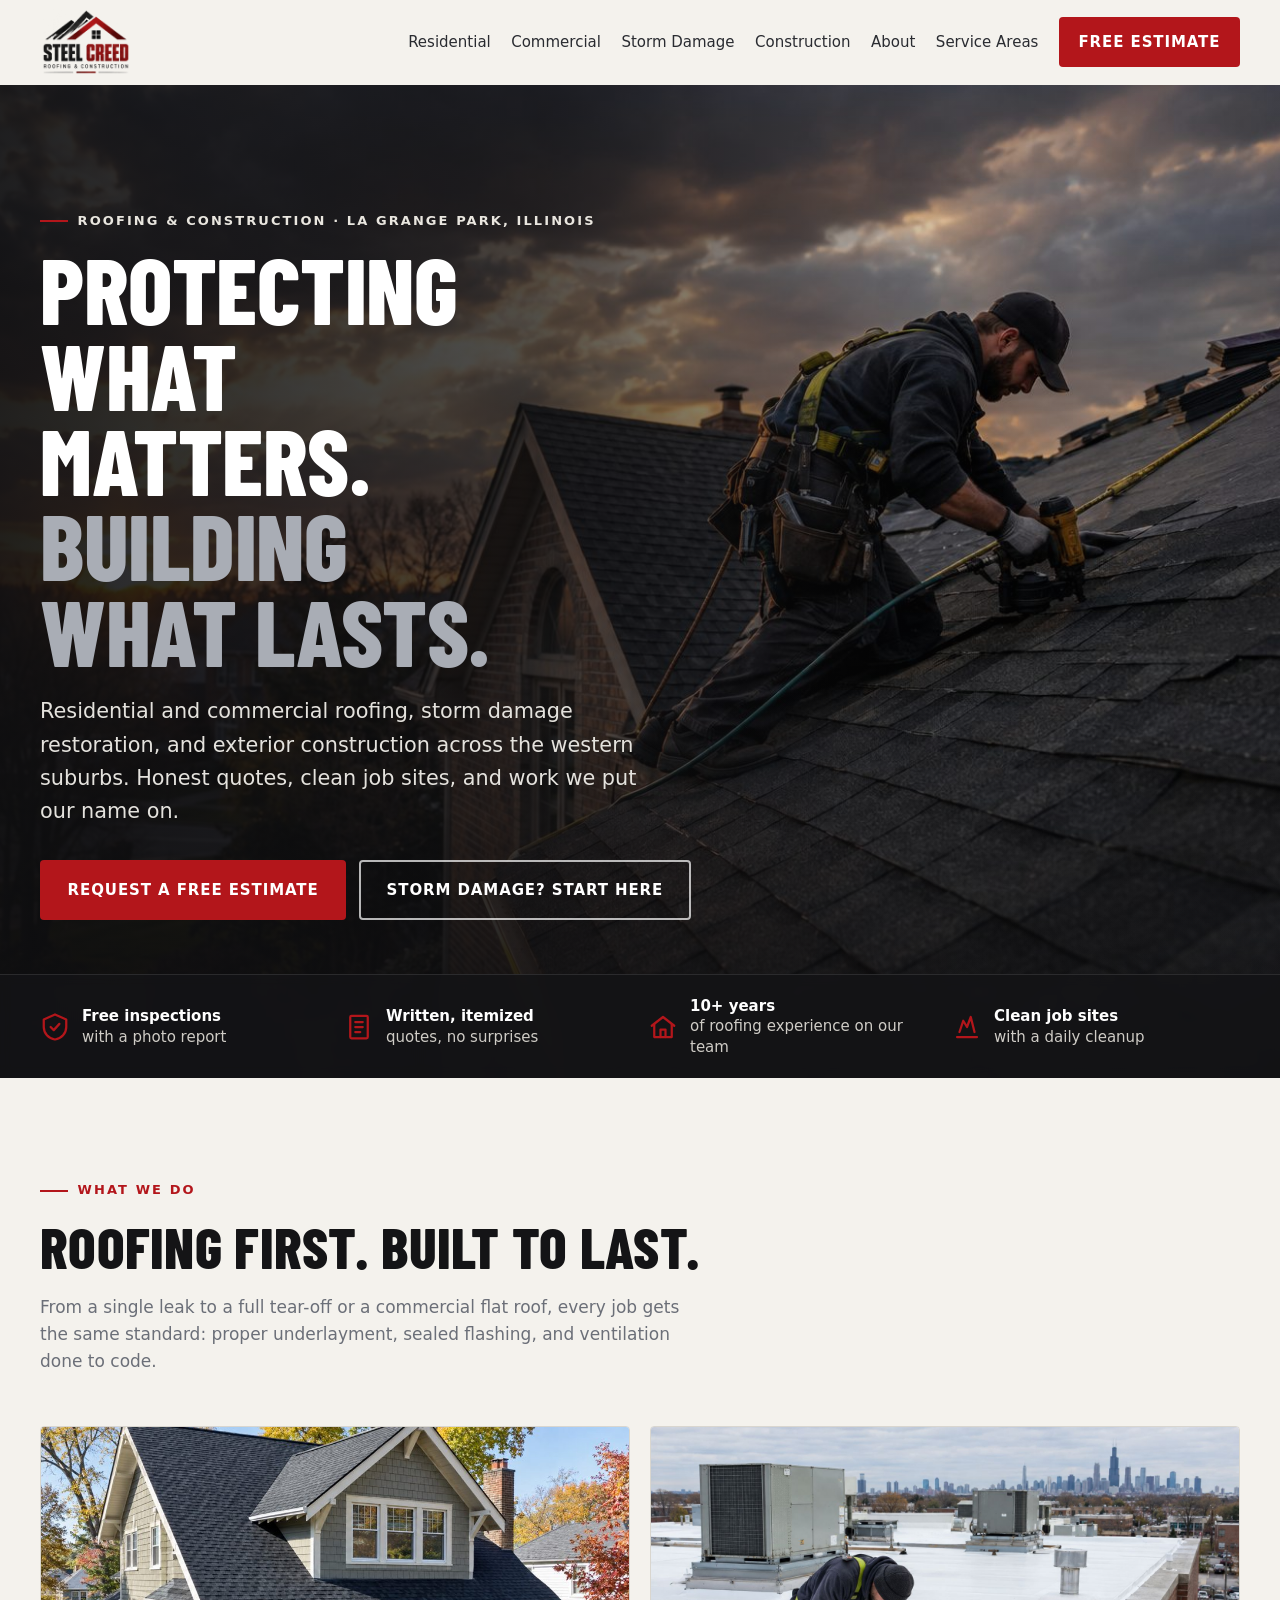
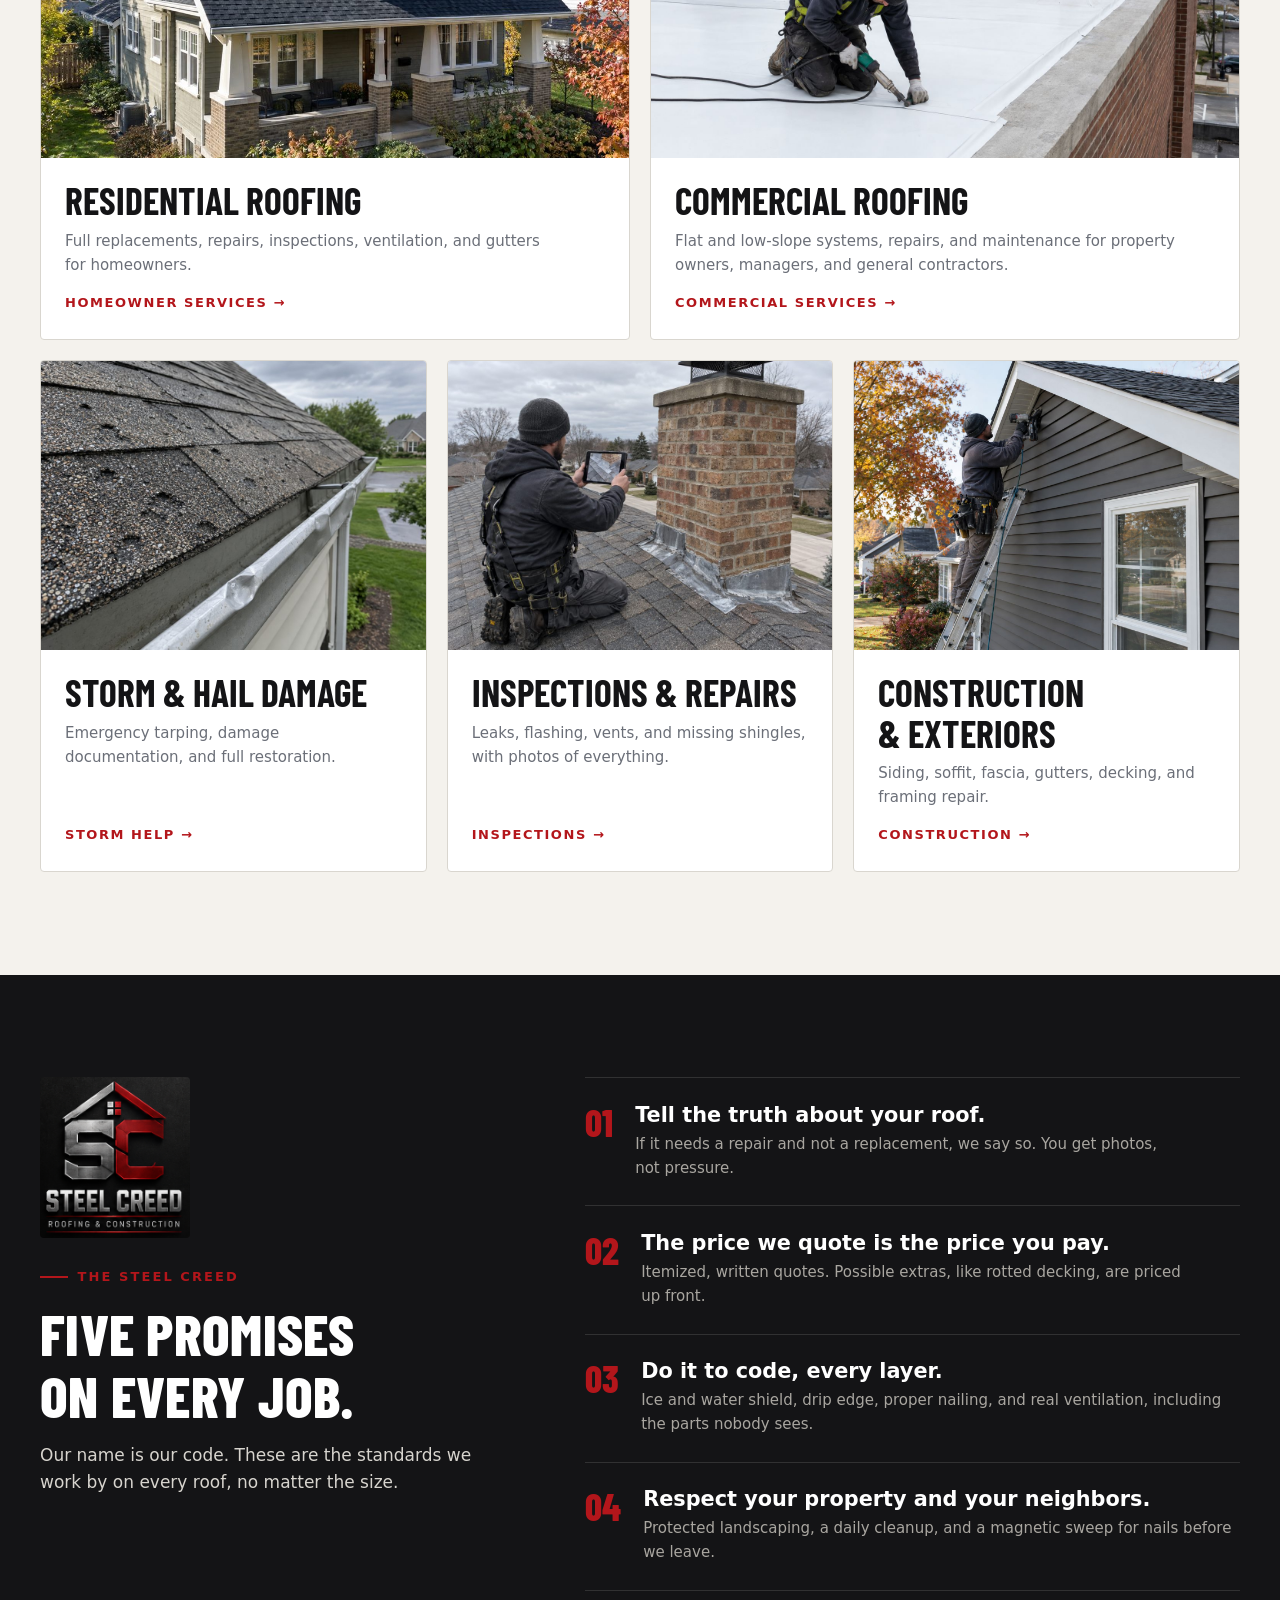
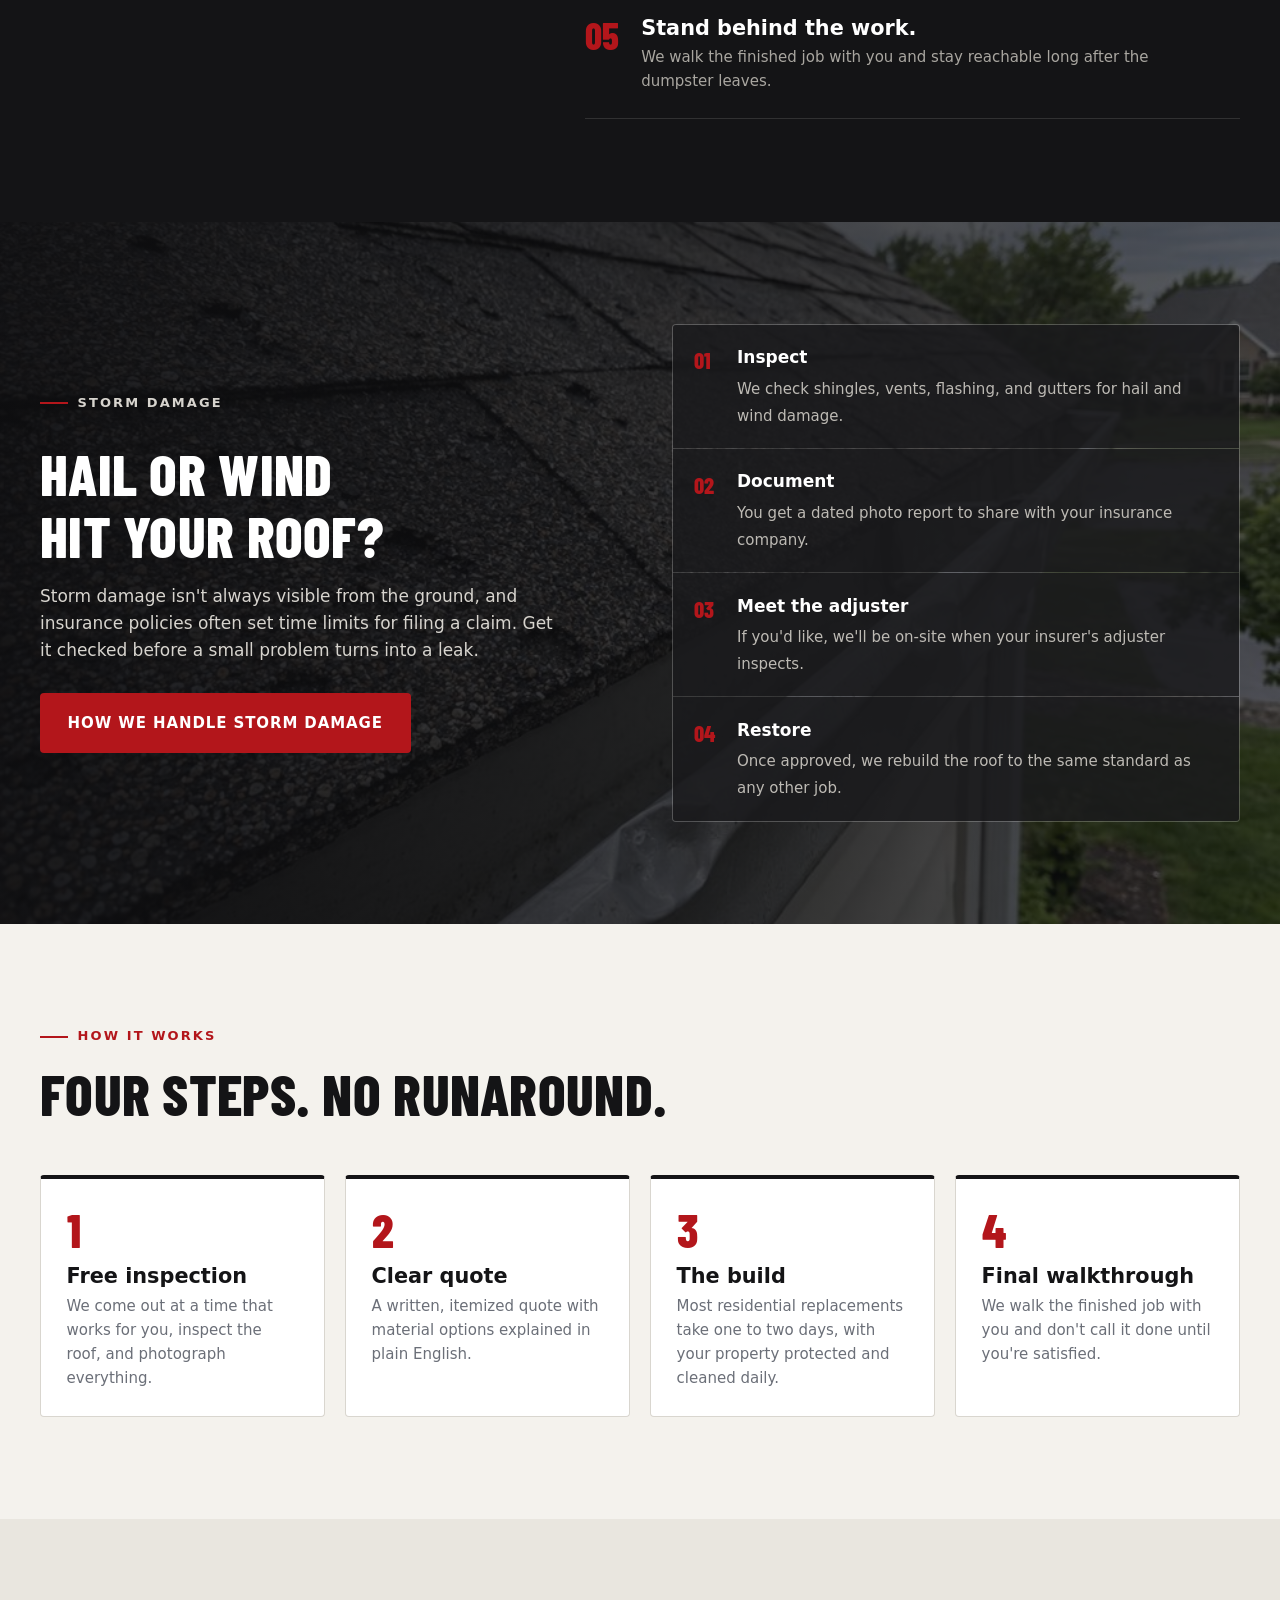
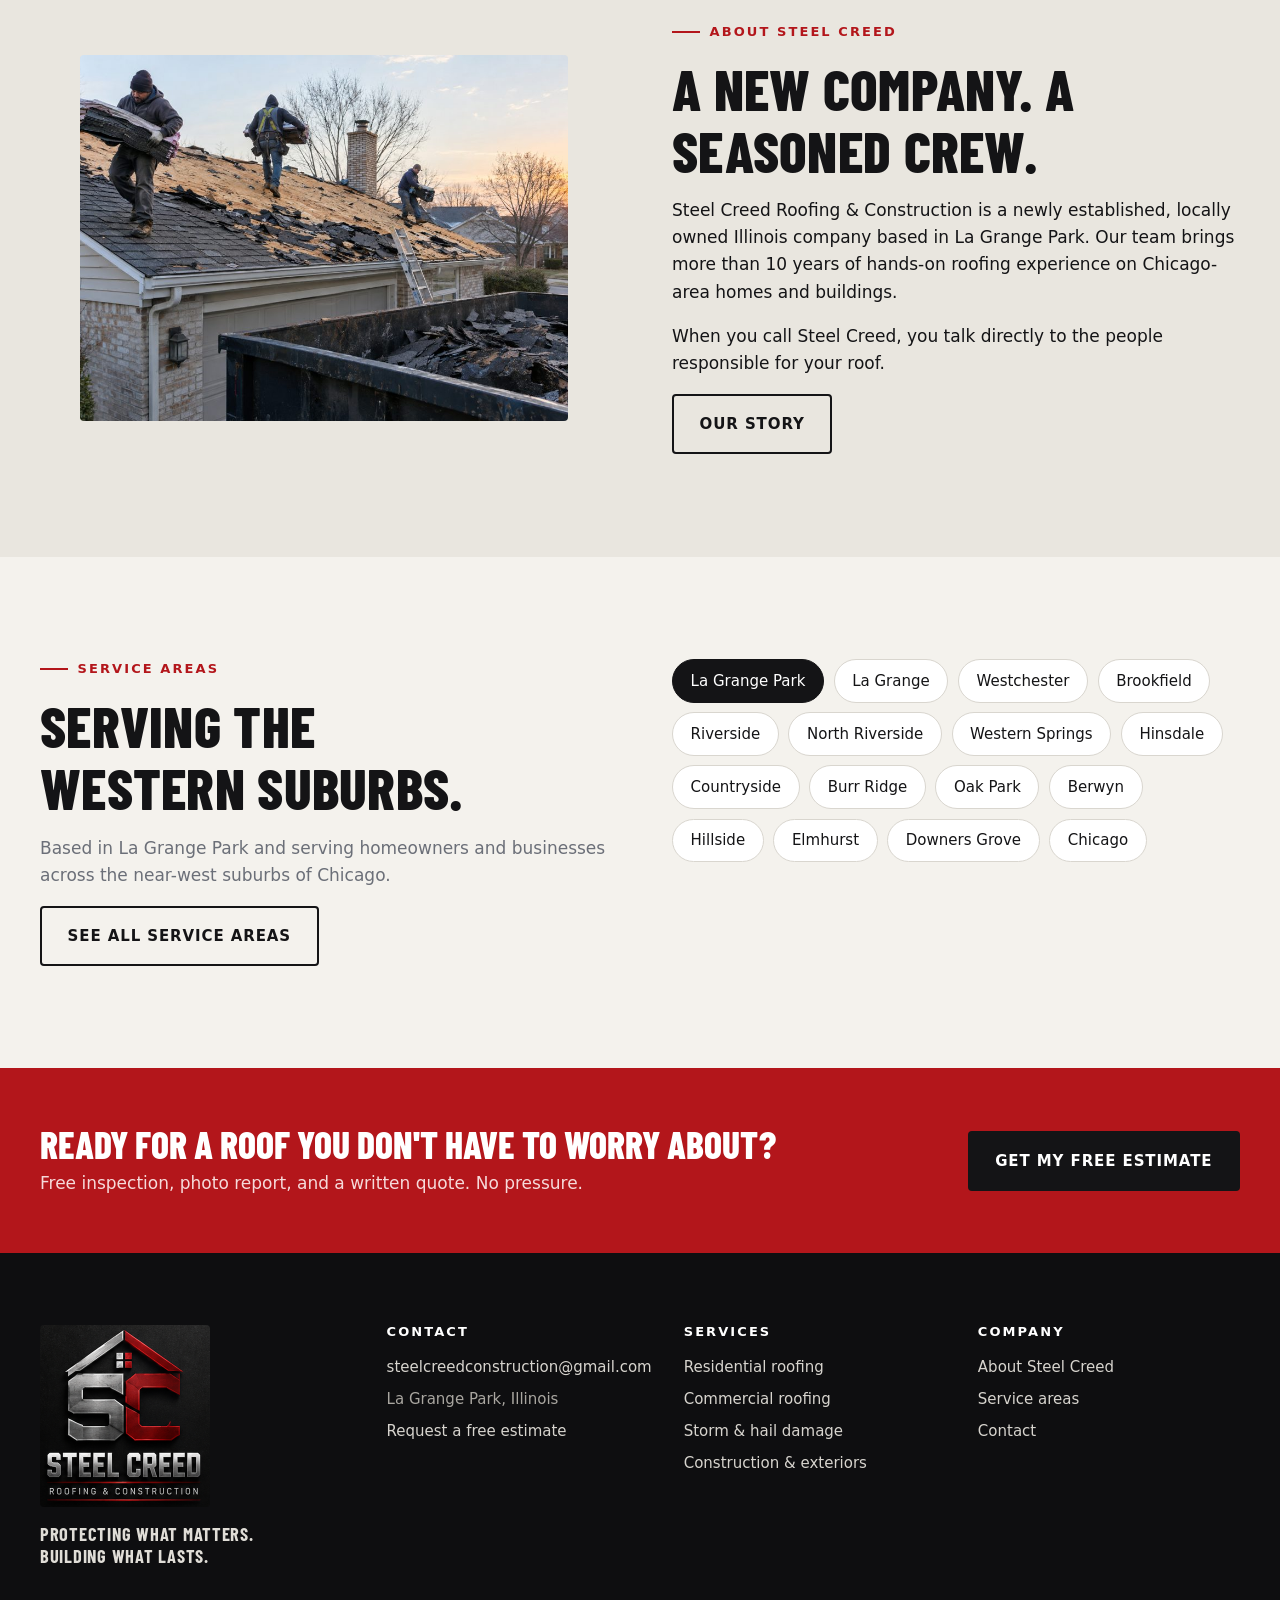
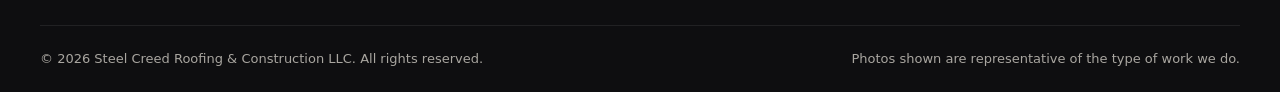
==== index.html @ a3588612 "Steel Creed multi-page site" ====
<!doctype html>
<html lang="en">
<head>
<meta charset="utf-8">
<meta name="viewport" content="width=device-width, initial-scale=1">
<title>Steel Creed Roofing & Construction | La Grange Park, IL Roofing</title>
<meta name="description" content="Residential and commercial roofing, storm damage, and exterior construction for La Grange Park and the Chicago western suburbs. Free inspections and written estimates.">
<meta property="og:title" content="Steel Creed Roofing & Construction | La Grange Park, IL Roofing">
<meta property="og:description" content="Residential and commercial roofing, storm damage, and exterior construction for La Grange Park and the Chicago western suburbs. Free inspections and written estimates.">
<meta property="og:image" content="assets/hero.jpg">
<meta name="theme-color" content="#141416">
<link rel="icon" href="assets/favicon.png">
<link rel="preconnect" href="https://fonts.googleapis.com">
<link rel="preconnect" href="https://fonts.gstatic.com" crossorigin>
<link href="https://fonts.googleapis.com/css2?family=Barlow+Condensed:wght@600;700;800&display=swap" rel="stylesheet">
<link href="https://api.fontshare.com/v2/css?f[]=satoshi@400,500,700&display=swap" rel="stylesheet">
<link rel="stylesheet" href="styles.css">
<script type="application/ld+json">
{"@context":"https://schema.org","@type":"RoofingContractor","name":"Steel Creed Roofing & Construction","slogan":"Protecting What Matters. Building What Lasts.","email":"steelcreedconstruction@gmail.com","address":{"@type":"PostalAddress","addressLocality":"La Grange Park","addressRegion":"IL","addressCountry":"US"},"areaServed":["La Grange Park", "La Grange", "Westchester", "Brookfield", "Riverside", "North Riverside", "Western Springs", "Hinsdale", "Countryside", "Burr Ridge", "Oak Park", "Berwyn", "Hillside", "Elmhurst", "Downers Grove", "Chicago"]}
</script>
</head>
<body class="no-js">
<a class="skip" href="#main">Skip to content</a>
<header class="header">
  <div class="container header__inner">
    <a href="index.html" class="brand" aria-label="Steel Creed Roofing & Construction home">
      <img src="assets/logo-wordmark.png" alt="Steel Creed Roofing & Construction" width="400" height="296">
    </a>
    <nav class="nav" aria-label="Main">
      <button class="nav__toggle" aria-expanded="false" aria-controls="nav-list" aria-label="Open menu"><span></span><span></span><span></span></button>
      <ul id="nav-list" class="nav__list">
        <li><a href="residential.html">Residential</a></li>
        <li><a href="commercial.html">Commercial</a></li>
        <li><a href="storm-damage.html">Storm Damage</a></li>
        <li><a href="construction.html">Construction</a></li>
        <li><a href="about.html">About</a></li>
        <li><a href="service-areas.html">Service Areas</a></li>
        <li><a href="contact.html" class="btn btn--red btn--sm">Free Estimate</a></li>
      </ul>
    </nav>
  </div>
</header>
<main id="main">

  <section class="hero" aria-labelledby="hero-title">
    <img class="hero__bg" src="assets/hero.jpg" alt="Roofer installing charcoal architectural shingles on a brick suburban home at sunset" width="1920" height="1280" fetchpriority="high">
    <div class="hero__shade" aria-hidden="true"></div>
    <div class="container hero__content">
      <p class="eyebrow eyebrow--light">Roofing & Construction &middot; La Grange Park, Illinois</p>
      <h1 id="hero-title" class="hero__title">Protecting what matters. <span>Building what lasts.</span></h1>
      <p class="hero__lede">Residential and commercial roofing, storm damage restoration, and exterior construction across the western suburbs. Honest quotes, clean job sites, and work we put our name on.</p>
      <div class="hero__actions">
        <a href="contact.html" class="btn btn--red">Request a Free Estimate</a>
        <a href="storm-damage.html" class="btn btn--ghost">Storm Damage? Start Here</a>
      </div>
    </div>
    <div class="trustbar">
      <div class="container trustbar__inner">
        <div class="trust"><svg aria-hidden="true" viewBox="0 0 24 24"><path d="M12 2 3 6v6c0 5 3.8 9.3 9 10 5.2-.7 9-5 9-10V6l-9-4Z"/><path d="m8.5 12 2.5 2.5 4.5-5"/></svg><span><strong>Free inspections</strong>with a photo report</span></div>
        <div class="trust"><svg aria-hidden="true" viewBox="0 0 24 24"><rect x="5" y="3" width="14" height="18" rx="1"/><path d="M9 8h6M9 12h6M9 16h4"/></svg><span><strong>Written, itemized</strong>quotes, no surprises</span></div>
        <div class="trust"><svg aria-hidden="true" viewBox="0 0 24 24"><path d="M3 11 12 4l9 7"/><path d="M5 10v10h14V10"/><path d="M10 20v-6h4v6"/></svg><span><strong>10+ years</strong>of roofing experience on our team</span></div>
        <div class="trust"><svg aria-hidden="true" viewBox="0 0 24 24"><path d="M4 20h16"/><path d="m6 16 3-9 3 5 3-8 3 12"/></svg><span><strong>Clean job sites</strong>with a daily cleanup</span></div>
      </div>
    </div>
  </section>

  <section class="section" aria-labelledby="services-title">
    <div class="container">
      <div class="section__head">
        <p class="eyebrow">What we do</p>
        <h2 id="services-title" class="h2">Roofing first. Built to last.</h2>
        <p class="section__lede">From a single leak to a full tear-off or a commercial flat roof, every job gets the same standard: proper underlayment, sealed flashing, and ventilation done to code.</p>
      </div>
      <div class="services">
        <a class="card card--feature reveal" href="residential.html">
          <img src="assets/replacement.jpg" alt="Completed black shingle roof on a two-story craftsman home" loading="lazy" width="1000" height="750">
          <div class="card__body"><h3>Residential Roofing</h3><p>Full replacements, repairs, inspections, ventilation, and gutters for homeowners.</p><span class="card__more">Homeowner services &rarr;</span></div>
        </a>
        <a class="card card--feature reveal" href="commercial.html">
          <img src="assets/commercial.jpg" alt="Roofer heat-welding a white membrane on a commercial flat roof" loading="lazy" width="1920" height="1080">
          <div class="card__body"><h3>Commercial Roofing</h3><p>Flat and low-slope systems, repairs, and maintenance for property owners, managers, and general contractors.</p><span class="card__more">Commercial services &rarr;</span></div>
        </a>
        <a class="card reveal" href="storm-damage.html">
          <img src="assets/storm.jpg" alt="Hail-damaged shingles and dented gutter after a storm" loading="lazy" width="1000" height="750">
          <div class="card__body"><h3>Storm & Hail Damage</h3><p>Emergency tarping, damage documentation, and full restoration.</p><span class="card__more">Storm help &rarr;</span></div>
        </a>
        <a class="card reveal" href="residential.html#inspections">
          <img src="assets/inspection.jpg" alt="Roofer documenting chimney flashing with a tablet" loading="lazy" width="1000" height="750">
          <div class="card__body"><h3>Inspections & Repairs</h3><p>Leaks, flashing, vents, and missing shingles, with photos of everything.</p><span class="card__more">Inspections &rarr;</span></div>
        </a>
        <a class="card reveal" href="construction.html">
          <img src="assets/siding.jpg" alt="Contractor installing gray siding and white fascia" loading="lazy" width="1000" height="750">
          <div class="card__body"><h3>Construction & Exteriors</h3><p>Siding, soffit, fascia, gutters, decking, and framing repair.</p><span class="card__more">Construction &rarr;</span></div>
        </a>
      </div>
    </div>
  </section>

  <section class="section section--dark" aria-labelledby="creed-title">
    <div class="container creed">
      <div class="creed__intro">
        <img src="assets/logo-badge.png" alt="" class="creed__badge" width="340" height="364" loading="lazy">
        <p class="eyebrow">The Steel Creed</p>
        <h2 id="creed-title" class="h2">Five promises on every job.</h2>
        <p>Our name is our code. These are the standards we work by on every roof, no matter the size.</p>
      </div>
      <ol class="creed__list">
        <li class="reveal"><span class="creed__num">01</span><div><h3>Tell the truth about your roof.</h3><p>If it needs a repair and not a replacement, we say so. You get photos, not pressure.</p></div></li>
        <li class="reveal"><span class="creed__num">02</span><div><h3>The price we quote is the price you pay.</h3><p>Itemized, written quotes. Possible extras, like rotted decking, are priced up front.</p></div></li>
        <li class="reveal"><span class="creed__num">03</span><div><h3>Do it to code, every layer.</h3><p>Ice and water shield, drip edge, proper nailing, and real ventilation, including the parts nobody sees.</p></div></li>
        <li class="reveal"><span class="creed__num">04</span><div><h3>Respect your property and your neighbors.</h3><p>Protected landscaping, a daily cleanup, and a magnetic sweep for nails before we leave.</p></div></li>
        <li class="reveal"><span class="creed__num">05</span><div><h3>Stand behind the work.</h3><p>We walk the finished job with you and stay reachable long after the dumpster leaves.</p></div></li>
      </ol>
    </div>
  </section>

  <section class="banner" aria-labelledby="storm-title">
    <img class="banner__bg" src="assets/storm.jpg" alt="" loading="lazy">
    <div class="banner__shade" aria-hidden="true"></div>
    <div class="container banner__inner">
      <div class="banner__copy">
        <p class="eyebrow eyebrow--light">Storm damage</p>
        <h2 id="storm-title" class="h2 h2--light">Hail or wind hit your roof?</h2>
        <p>Storm damage isn't always visible from the ground, and insurance policies often set time limits for filing a claim. Get it checked before a small problem turns into a leak.</p>
        <a href="storm-damage.html" class="btn btn--red">How We Handle Storm Damage</a>
      </div>
      <ol class="steps">
        <li><strong>Inspect</strong><span>We check shingles, vents, flashing, and gutters for hail and wind damage.</span></li>
        <li><strong>Document</strong><span>You get a dated photo report to share with your insurance company.</span></li>
        <li><strong>Meet the adjuster</strong><span>If you'd like, we'll be on-site when your insurer's adjuster inspects.</span></li>
        <li><strong>Restore</strong><span>Once approved, we rebuild the roof to the same standard as any other job.</span></li>
      </ol>
    </div>
  </section>

  <section class="section" aria-labelledby="process-title">
    <div class="container">
      <div class="section__head">
        <p class="eyebrow">How it works</p>
        <h2 id="process-title" class="h2">Four steps. No runaround.</h2>
      </div>
      <ol class="process">
        <li class="reveal"><span class="process__n">1</span><h3>Free inspection</h3><p>We come out at a time that works for you, inspect the roof, and photograph everything.</p></li>
        <li class="reveal"><span class="process__n">2</span><h3>Clear quote</h3><p>A written, itemized quote with material options explained in plain English.</p></li>
        <li class="reveal"><span class="process__n">3</span><h3>The build</h3><p>Most residential replacements take one to two days, with your property protected and cleaned daily.</p></li>
        <li class="reveal"><span class="process__n">4</span><h3>Final walkthrough</h3><p>We walk the finished job with you and don't call it done until you're satisfied.</p></li>
      </ol>
    </div>
  </section>

  <section class="section section--steel" aria-labelledby="about-title">
    <div class="container split">
      <figure class="figure reveal"><img src="assets/crew.jpg" alt="Roofing crew carrying shingle bundles during a tear-off" loading="lazy" width="1000" height="750"></figure>
      <div>
        <p class="eyebrow">About Steel Creed</p>
        <h2 id="about-title" class="h2">A new company. A seasoned crew.</h2>
        <p>Steel Creed Roofing & Construction is a newly established, locally owned Illinois company based in La Grange Park. Our team brings more than 10 years of hands-on roofing experience on Chicago-area homes and buildings.</p>
        <p>When you call Steel Creed, you talk directly to the people responsible for your roof.</p>
        <a href="about.html" class="btn btn--outline">Our Story</a>
      </div>
    </div>
  </section>

  <section class="section" aria-labelledby="area-title">
    <div class="container split split--top">
      <div>
        <p class="eyebrow">Service areas</p>
        <h2 id="area-title" class="h2">Serving the western suburbs.</h2>
        <p class="section__lede">Based in La Grange Park and serving homeowners and businesses across the near-west suburbs of Chicago.</p>
        <a href="service-areas.html" class="btn btn--outline">See All Service Areas</a>
      </div>
      <ul class="towns"><li>La Grange Park</li><li>La Grange</li><li>Westchester</li><li>Brookfield</li><li>Riverside</li><li>North Riverside</li><li>Western Springs</li><li>Hinsdale</li><li>Countryside</li><li>Burr Ridge</li><li>Oak Park</li><li>Berwyn</li><li>Hillside</li><li>Elmhurst</li><li>Downers Grove</li><li>Chicago</li></ul>
    </div>
  </section>

  <section class="ctaband">
    <div class="container ctaband__inner">
      <div><h2>Ready for a roof you don't have to worry about?</h2><p>Free inspection, photo report, and a written quote. No pressure.</p></div>
      <a href="contact.html" class="btn btn--dark">Get My Free Estimate</a>
    </div>
  </section>
</main>
<footer class="footer">
  <div class="container footer__inner">
    <div class="footer__brand">
      <img src="assets/logo-badge.png" alt="Steel Creed Roofing & Construction" width="340" height="364" loading="lazy">
      <p>Protecting what matters.<br>Building what lasts.</p>
    </div>
    <div>
      <h3>Contact</h3>
      <ul>
        <li><a href="mailto:steelcreedconstruction@gmail.com">steelcreedconstruction@gmail.com</a></li>
        <li>La Grange Park, Illinois</li>
        <li><a href="contact.html">Request a free estimate</a></li>
      </ul>
    </div>
    <div>
      <h3>Services</h3>
      <ul>
        <li><a href="residential.html">Residential roofing</a></li>
        <li><a href="commercial.html">Commercial roofing</a></li>
        <li><a href="storm-damage.html">Storm & hail damage</a></li>
        <li><a href="construction.html">Construction & exteriors</a></li>
      </ul>
    </div>
    <div>
      <h3>Company</h3>
      <ul>
        <li><a href="about.html">About Steel Creed</a></li>
        <li><a href="service-areas.html">Service areas</a></li>
        <li><a href="contact.html">Contact</a></li>
      </ul>
    </div>
  </div>
  <div class="container footer__legal">
    <p>&copy; 2026 Steel Creed Roofing & Construction LLC. All rights reserved.</p>
    <p>Photos shown are representative of the type of work we do.</p>
  </div>
</footer>
<div class="mobilebar" aria-label="Quick contact">
  <a href="mailto:steelcreedconstruction@gmail.com" class="mobilebar__email">Email Us</a>
  <a href="contact.html" class="mobilebar__cta">Free Estimate</a>
</div>
<script src="app.js" defer></script>
</body>
</html>
---- styles.css ----
:root{
  --ink:#141416; --char:#1c1d20; --steel:#2a2c31; --steel-2:#3a3d44; --mid:#6b6f78;
  --line:#d9d6cf; --paper:#f4f2ed; --white:#ffffff; --metal:#a9adb5;
  --red:#b3161b; --red-d:#8f1014;
  --font-display:'Barlow Condensed','Arial Narrow',sans-serif;
  --font-body:'Satoshi','Inter',system-ui,sans-serif;
  --text-xs:clamp(.75rem,.72rem + .15vw,.8125rem);
  --text-sm:clamp(.875rem,.85rem + .15vw,.9375rem);
  --text-base:clamp(1rem,.97rem + .15vw,1.0625rem);
  --text-lg:clamp(1.125rem,1.05rem + .35vw,1.3rem);
  --text-xl:clamp(1.6rem,1.3rem + 1.3vw,2.4rem);
  --text-2xl:clamp(2.2rem,1.6rem + 2.6vw,3.6rem);
  --text-hero:clamp(2.9rem,1.8rem + 5vw,6rem);
  --pad:clamp(3.5rem,8vw,7rem);
  --radius:4px;
  --ease:cubic-bezier(.16,1,.3,1);
}
*,*::before,*::after{box-sizing:border-box}
html{scroll-behavior:smooth;-webkit-text-size-adjust:100%}
@media (prefers-reduced-motion:reduce){html{scroll-behavior:auto}*{transition:none!important;animation:none!important}}
body{margin:0;font-family:var(--font-body);font-size:var(--text-base);line-height:1.6;color:var(--ink);background:var(--paper);-webkit-font-smoothing:antialiased}
img{max-width:100%;display:block;height:auto}
a{color:inherit}
h1,h2,h3{margin:0;line-height:1.08;text-wrap:balance}
p{margin:0 0 1em;text-wrap:pretty}
ul,ol{margin:0;padding:0;list-style:none}
.container{width:min(1200px,100% - 2.5rem);margin-inline:auto}
.skip{position:absolute;left:-999px;top:0;background:var(--red);color:#fff;padding:.6rem 1rem;z-index:100}
.skip:focus{left:1rem}
:focus-visible{outline:3px solid var(--red);outline-offset:3px}

/* Type */
.eyebrow{font-family:var(--font-body);font-size:var(--text-xs);font-weight:700;letter-spacing:.16em;text-transform:uppercase;color:var(--red);margin-bottom:.9rem;display:flex;align-items:center;gap:.6rem}
.eyebrow::before{content:"";width:28px;height:2px;background:currentColor}
.eyebrow--light{color:#e9e6df}
.eyebrow--light::before{background:var(--red)}
.h2{font-family:var(--font-display);font-weight:800;font-size:var(--text-2xl);text-transform:uppercase;letter-spacing:.005em;margin-bottom:1rem}
.h2--light{color:#fff}
h3{font-size:var(--text-lg);font-weight:700}

/* Buttons */
.btn{display:inline-flex;align-items:center;justify-content:center;gap:.5rem;font-family:var(--font-body);font-weight:700;font-size:var(--text-sm);letter-spacing:.06em;text-transform:uppercase;text-decoration:none;padding:1rem 1.6rem;border-radius:var(--radius);border:2px solid transparent;cursor:pointer;transition:background .25s var(--ease),color .25s var(--ease),border-color .25s var(--ease),transform .25s var(--ease)}
.btn:hover{transform:translateY(-1px)}
.btn--red{background:var(--red);color:#fff}
.btn--red:hover{background:var(--red-d)}
.btn--ghost{border-color:rgba(255,255,255,.7);color:#fff}
.btn--ghost:hover{background:#fff;color:var(--ink)}
.btn--dark{background:var(--ink);color:#fff}
.btn--dark:hover{background:var(--steel)}
.btn--outline{border-color:var(--ink);color:var(--ink)}
.btn--outline:hover{background:var(--ink);color:#fff}
.btn--sm{padding:.7rem 1.1rem}
.btn--block{width:100%}

/* Header */
.header{position:sticky;top:0;z-index:50;background:rgba(244,242,237,.94);backdrop-filter:blur(10px);border-bottom:1px solid transparent;transition:box-shadow .3s var(--ease),border-color .3s}
.header.is-scrolled{border-color:var(--line);box-shadow:0 6px 24px rgba(0,0,0,.06)}
.header__inner{display:flex;align-items:center;justify-content:space-between;height:84px;gap:1rem}
.brand img{height:68px;width:auto}
.nav__list{display:flex;align-items:center;gap:clamp(.8rem,1.6vw,1.6rem)}
.nav__list a:not(.btn){font-size:var(--text-sm);font-weight:500;text-decoration:none;color:var(--steel);position:relative;padding:.4rem 0}
.nav__list a:not(.btn)::after{content:"";position:absolute;left:0;right:0;bottom:0;height:2px;background:var(--red);transform:scaleX(0);transform-origin:left;transition:transform .3s var(--ease)}
.nav__list a:not(.btn):hover::after,.nav__list a[aria-current="page"]::after{transform:scaleX(1)}
.nav__list a[aria-current="page"]{color:var(--ink);font-weight:700}
.nav__toggle{display:none;background:none;border:0;width:44px;height:44px;cursor:pointer;padding:10px}
.nav__toggle span{display:block;height:2px;background:var(--ink);margin:6px 0;transition:transform .3s var(--ease),opacity .2s}
@media (max-width:1060px){
  .nav__toggle{display:block}
  .nav__list{position:fixed;inset:84px 0 auto 0;flex-direction:column;align-items:stretch;gap:0;background:var(--paper);border-bottom:1px solid var(--line);padding:.5rem 1.25rem 1.25rem;transform:translateY(-8px);opacity:0;visibility:hidden;transition:opacity .25s,transform .25s var(--ease),visibility .25s;max-height:calc(100vh - 84px);overflow:auto}
  .nav.is-open .nav__list{opacity:1;visibility:visible;transform:none}
  .nav__list li{border-bottom:1px solid var(--line)}
  .nav__list li:last-child{border:0;padding-top:1rem}
  .nav__list a:not(.btn){display:block;padding:1rem 0;font-size:var(--text-base)}
  .nav__list a:not(.btn)::after{display:none}
  .nav__list .btn{width:100%}
  .nav.is-open .nav__toggle span:nth-child(1){transform:translateY(8px) rotate(45deg)}
  .nav.is-open .nav__toggle span:nth-child(2){opacity:0}
  .nav.is-open .nav__toggle span:nth-child(3){transform:translateY(-8px) rotate(-45deg)}
}
@media (max-width:520px){.header__inner{height:72px}.brand img{height:56px}.nav__list{inset:72px 0 auto 0}}

/* Hero */
.hero{position:relative;color:#fff;min-height:min(88vh,860px);display:flex;flex-direction:column;justify-content:flex-end;overflow:hidden;background:var(--ink)}
.hero__bg{position:absolute;inset:0;width:100%;height:100%;object-fit:cover;object-position:62% 40%}
.hero__shade{position:absolute;inset:0;background:linear-gradient(90deg,rgba(14,14,16,.92) 0%,rgba(14,14,16,.72) 42%,rgba(14,14,16,.15) 75%),linear-gradient(0deg,rgba(14,14,16,.85) 0%,transparent 40%)}
.hero__content{position:relative;padding-block:clamp(6rem,14vh,9rem) clamp(2.5rem,6vh,4rem)}
.hero__title{font-family:var(--font-display);font-weight:800;font-size:var(--text-hero);text-transform:uppercase;line-height:.92;letter-spacing:-.005em;max-width:12ch;margin-bottom:1.4rem}
.hero__title span{color:var(--metal);display:block}
.hero__title em{font-style:normal;color:#fff}
.hero__lede{font-size:var(--text-lg);max-width:46ch;color:#e4e2dd;margin-bottom:2rem}
.hero__actions{display:flex;flex-wrap:wrap;gap:.8rem}
.hero--page{min-height:auto}
.hero--page .hero__content{padding-block:clamp(5rem,12vh,8rem) clamp(3rem,7vh,4.5rem)}
.hero--page .hero__title{font-size:var(--text-2xl);max-width:18ch;line-height:1}
.hero--page .hero__lede{font-size:var(--text-base);max-width:56ch}
.trustbar{position:relative;background:rgba(20,20,22,.88);border-top:1px solid rgba(255,255,255,.1);backdrop-filter:blur(6px)}
.trustbar__inner{display:grid;grid-template-columns:repeat(4,1fr);gap:1rem;padding-block:1.3rem}
.trust{display:flex;align-items:center;gap:.75rem;font-size:var(--text-sm);color:#cfccc6;line-height:1.35}
.trust strong{color:#fff;display:block}
.trust svg{flex:none;width:30px;height:30px;fill:none;stroke:var(--red);stroke-width:1.8;stroke-linecap:round;stroke-linejoin:round}
@media (max-width:900px){.trustbar__inner{grid-template-columns:repeat(2,1fr)}}
@media (max-width:480px){.trustbar__inner{grid-template-columns:1fr;gap:.8rem}}

/* Sections */
.section{padding-block:var(--pad)}
.section--dark{background:var(--ink);color:#d7d4ce}
.section--dark .h2{color:#fff}
.section--steel{background:#e9e6df}
.section--white{background:#fff}
.section__head{max-width:720px;margin-bottom:clamp(2rem,4vw,3.5rem)}
.section__lede{color:var(--mid);font-size:var(--text-base);max-width:60ch}
.section--dark .section__lede{color:#a9a6a0}
.split{display:grid;grid-template-columns:1fr 1fr;gap:clamp(2rem,5vw,5rem);align-items:center}
.split--top{align-items:start}
@media (max-width:860px){.split{grid-template-columns:1fr}}

/* Service cards */
.services{display:grid;grid-template-columns:repeat(6,1fr);gap:1.25rem}
.card{grid-column:span 2;background:#fff;border:1px solid var(--line);border-radius:var(--radius);overflow:hidden;display:flex;flex-direction:column;text-decoration:none;color:inherit;transition:transform .35s var(--ease),box-shadow .35s var(--ease)}
.card--feature{grid-column:span 3}
a.card:hover{transform:translateY(-4px);box-shadow:0 18px 40px rgba(0,0,0,.1)}
.card img{aspect-ratio:4/3;object-fit:cover;width:100%}
.card--feature img{aspect-ratio:16/9}
.card__body{padding:1.4rem 1.5rem 1.6rem;display:flex;flex-direction:column;flex:1}
.card__body h3{font-family:var(--font-display);font-size:var(--text-xl);text-transform:uppercase;font-weight:700;margin-bottom:.5rem}
.card__body p{color:var(--mid);font-size:var(--text-sm);margin-bottom:1rem}
.card__more{margin-top:auto;font-size:var(--text-xs);font-weight:700;letter-spacing:.12em;text-transform:uppercase;color:var(--red)}
@media (max-width:960px){.card,.card--feature{grid-column:span 3}}
@media (max-width:600px){.services{grid-template-columns:1fr}.card,.card--feature{grid-column:auto}}

/* Creed */
.creed{display:grid;grid-template-columns:5fr 7fr;gap:clamp(2rem,6vw,6rem);align-items:start}
.creed__intro{position:sticky;top:120px}
.creed__badge{width:150px;margin-bottom:1.8rem;border-radius:var(--radius)}
.creed__list li{display:grid;grid-template-columns:auto 1fr;gap:1.4rem;padding-block:1.6rem;border-top:1px solid rgba(255,255,255,.12)}
.creed__list li:last-child{border-bottom:1px solid rgba(255,255,255,.12)}
.creed__num{font-family:var(--font-display);font-weight:800;font-size:var(--text-xl);color:var(--red);line-height:1}
.creed__list h3{color:#fff;margin-bottom:.35rem}
.creed__list p{margin:0;color:#a9a6a0;font-size:var(--text-sm)}
@media (max-width:860px){.creed{grid-template-columns:1fr}.creed__intro{position:static}}

/* Banner (storm/full-bleed) */
.banner{position:relative;color:#fff;overflow:hidden;background:var(--ink)}
.banner__bg{position:absolute;inset:0;width:100%;height:100%;object-fit:cover}
.banner__shade{position:absolute;inset:0;background:linear-gradient(90deg,rgba(14,14,16,.95),rgba(14,14,16,.78) 55%,rgba(14,14,16,.6))}
.banner__inner{position:relative;padding-block:var(--pad);display:grid;grid-template-columns:1fr 1fr;gap:clamp(2rem,5vw,5rem);align-items:center}
.banner__copy p{color:#d7d4ce;max-width:48ch;margin-bottom:1.8rem}
.steps{counter-reset:s;display:grid;gap:1px;background:rgba(255,255,255,.12);border:1px solid rgba(255,255,255,.12);border-radius:var(--radius);overflow:hidden}
.steps li{counter-increment:s;background:rgba(20,20,22,.82);padding:1.2rem 1.4rem 1.2rem 4rem;position:relative}
.steps li::before{content:counter(s,decimal-leading-zero);position:absolute;left:1.3rem;top:1.15rem;font-family:var(--font-display);font-weight:800;font-size:1.4rem;color:var(--red)}
.steps strong{display:block;color:#fff;margin-bottom:.2rem}
.steps span{color:#bdbab4;font-size:var(--text-sm)}
@media (max-width:860px){.banner__inner{grid-template-columns:1fr}}

/* Process */
.process{display:grid;grid-template-columns:repeat(4,1fr);gap:1.25rem;counter-reset:p}
.process li{background:#fff;border:1px solid var(--line);border-top:4px solid var(--ink);border-radius:var(--radius);padding:1.6rem}
.process li:hover{border-top-color:var(--red)}
.process__n{font-family:var(--font-display);font-weight:800;font-size:3rem;line-height:1;color:var(--red);display:block;margin-bottom:.8rem}
.process h3{margin-bottom:.4rem}
.process p{color:var(--mid);font-size:var(--text-sm);margin:0}
@media (max-width:960px){.process{grid-template-columns:repeat(2,1fr)}}
@media (max-width:520px){.process{grid-template-columns:1fr}}

/* Media figure */
.figure img{border-radius:var(--radius);aspect-ratio:4/3;object-fit:cover;width:100%}
.figure--tall img{aspect-ratio:4/5}

/* Lists */
.checklist li{position:relative;padding-left:1.9rem;margin-bottom:.7rem}
.checklist li::before{content:"";position:absolute;left:0;top:.45em;width:14px;height:8px;border-left:3px solid var(--red);border-bottom:3px solid var(--red);transform:rotate(-45deg)}
.section--dark .checklist li{color:#e0ddd7}

.featlist{display:grid;grid-template-columns:repeat(2,1fr);gap:1.25rem}
.featlist li{background:#fff;border:1px solid var(--line);border-left:4px solid var(--red);border-radius:var(--radius);padding:1.4rem 1.5rem}
.featlist h3{margin-bottom:.35rem}
.featlist p{margin:0;color:var(--mid);font-size:var(--text-sm)}
.section--steel .featlist li{background:#f7f5f1}
@media (max-width:700px){.featlist{grid-template-columns:1fr}}

/* Towns */
.towns{display:flex;flex-wrap:wrap;gap:.6rem}
.towns li{background:#fff;border:1px solid var(--line);border-radius:999px;padding:.55rem 1.1rem;font-size:var(--text-sm);font-weight:500}
.towns li:first-child{background:var(--ink);color:#fff;border-color:var(--ink)}

/* FAQ */
.faq__list{max-width:860px}
details{border-top:1px solid #cfcbc2}
details:last-child{border-bottom:1px solid #cfcbc2}
summary{list-style:none;cursor:pointer;padding:1.3rem 3rem 1.3rem 0;font-weight:700;font-size:var(--text-lg);position:relative}
summary::-webkit-details-marker{display:none}
summary::after{content:"";position:absolute;right:.4rem;top:50%;width:12px;height:12px;border-right:2.5px solid var(--red);border-bottom:2.5px solid var(--red);transform:translateY(-70%) rotate(45deg);transition:transform .3s var(--ease)}
details[open] summary::after{transform:translateY(-30%) rotate(-135deg)}
details p{color:#4a4d54;padding-bottom:1.3rem;max-width:70ch;margin:0}

/* CTA band */
.ctaband{background:var(--red);color:#fff}
.ctaband__inner{display:flex;align-items:center;justify-content:space-between;gap:2rem;padding-block:clamp(2.5rem,5vw,3.5rem);flex-wrap:wrap}
.ctaband h2{font-family:var(--font-display);font-weight:800;text-transform:uppercase;font-size:var(--text-xl)}
.ctaband p{margin:.3rem 0 0;color:#f6dada}
.ctaband .btn--dark:hover{background:#000}

/* Estimate */
.estimate{display:grid;grid-template-columns:5fr 7fr;gap:clamp(2rem,5vw,5rem);align-items:start}
.estimate__points{margin:1.5rem 0}
.estimate__email{font-size:var(--text-sm);color:#a9a6a0}
.estimate__email a{color:#fff}
.form{background:#fff;color:var(--ink);border-radius:var(--radius);padding:clamp(1.4rem,3vw,2.4rem);display:grid;gap:1.1rem;box-shadow:0 30px 60px rgba(0,0,0,.25)}
.form__row{display:grid;grid-template-columns:1fr 1fr;gap:1.1rem}
.form label{display:grid;gap:.4rem;font-size:var(--text-sm);font-weight:700}
.form input,.form select,.form textarea{font:inherit;font-weight:400;font-size:var(--text-base);padding:.8rem .9rem;border:1.5px solid #cfcbc2;border-radius:var(--radius);background:#fbfaf8;color:var(--ink);width:100%}
.form input:focus,.form select:focus,.form textarea:focus{outline:none;border-color:var(--ink);background:#fff}
.form [aria-invalid="true"]{border-color:var(--red)}
.form__error{color:var(--red);font-size:var(--text-sm);margin:0;font-weight:500}
.form__success{background:#f1f6f0;border-left:4px solid #2f7a3a;padding:1rem 1.2rem;border-radius:var(--radius)}
.form__success h3{margin-bottom:.3rem}
.form__success p{margin:0;font-size:var(--text-sm)}
.form__note{font-size:var(--text-xs);color:var(--mid);margin:0}
@media (max-width:860px){.estimate{grid-template-columns:1fr}}
@media (max-width:560px){.form__row{grid-template-columns:1fr}}

/* Footer */
.footer{background:#0e0e10;color:#a9a6a0;padding-top:clamp(3rem,6vw,4.5rem);font-size:var(--text-sm)}
.footer__inner{display:grid;grid-template-columns:1.2fr 1fr 1fr 1fr;gap:2rem;padding-bottom:2.5rem}
.footer__brand img{width:170px;border-radius:var(--radius)}
.footer__brand p{margin-top:1rem;font-family:var(--font-display);font-weight:700;text-transform:uppercase;letter-spacing:.04em;color:#e0ddd7;font-size:1.15rem;line-height:1.2}
.footer h3{color:#fff;font-size:var(--text-xs);letter-spacing:.16em;text-transform:uppercase;margin-bottom:1rem}
.footer li{margin-bottom:.5rem}
.footer a{text-decoration:none;color:#d7d4ce}
.footer a:hover{color:#fff;text-decoration:underline}
.footer__legal{border-top:1px solid rgba(255,255,255,.08);padding-block:1.4rem;display:flex;justify-content:space-between;gap:1rem;flex-wrap:wrap;font-size:var(--text-xs)}
.footer__legal p{margin:0}
@media (max-width:860px){.footer__inner{grid-template-columns:1fr 1fr}}
@media (max-width:520px){.footer__inner{grid-template-columns:1fr}}

/* Mobile sticky bar */
.mobilebar{display:none}
@media (max-width:760px){
  body{padding-bottom:64px}
  .mobilebar{display:grid;grid-template-columns:1fr 1.4fr;position:fixed;left:0;right:0;bottom:0;z-index:60;height:64px;box-shadow:0 -6px 20px rgba(0,0,0,.18)}
  .mobilebar a{display:flex;align-items:center;justify-content:center;font-weight:700;font-size:var(--text-sm);letter-spacing:.06em;text-transform:uppercase;text-decoration:none}
  .mobilebar__email{background:var(--ink);color:#fff}
  .mobilebar__cta{background:var(--red);color:#fff}
}

/* Reveal */
.reveal{opacity:0;transform:translateY(18px);transition:opacity .7s var(--ease),transform .7s var(--ease)}
.reveal.is-in{opacity:1;transform:none}
.no-js .reveal{opacity:1;transform:none}

.featlist--3{grid-template-columns:repeat(3,1fr)}
@media (max-width:960px){.featlist--3{grid-template-columns:repeat(2,1fr)}}
@media (max-width:560px){.featlist--3{grid-template-columns:1fr}}
.section--first{padding-top:clamp(3rem,7vw,5.5rem)}
.section--dark .checklist li{color:#e0ddd7}
.estimate .h2{color:#fff}
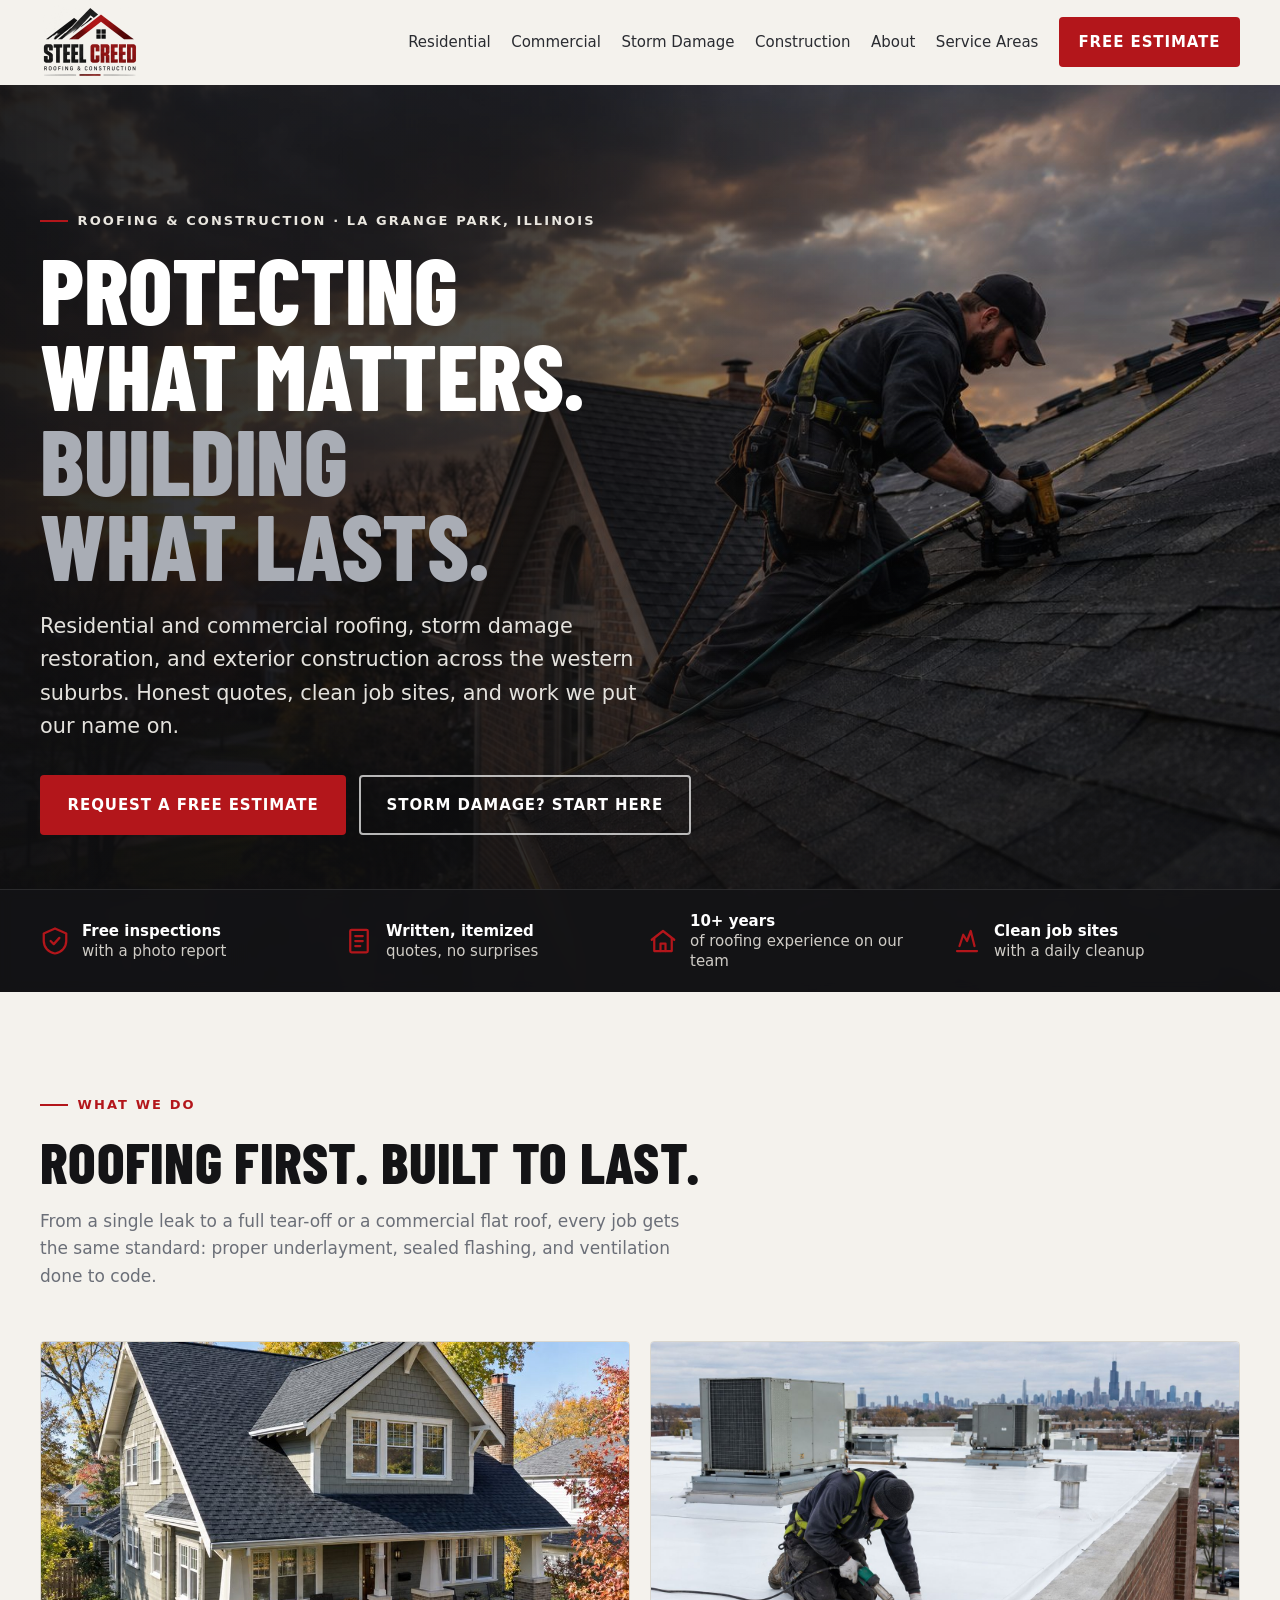
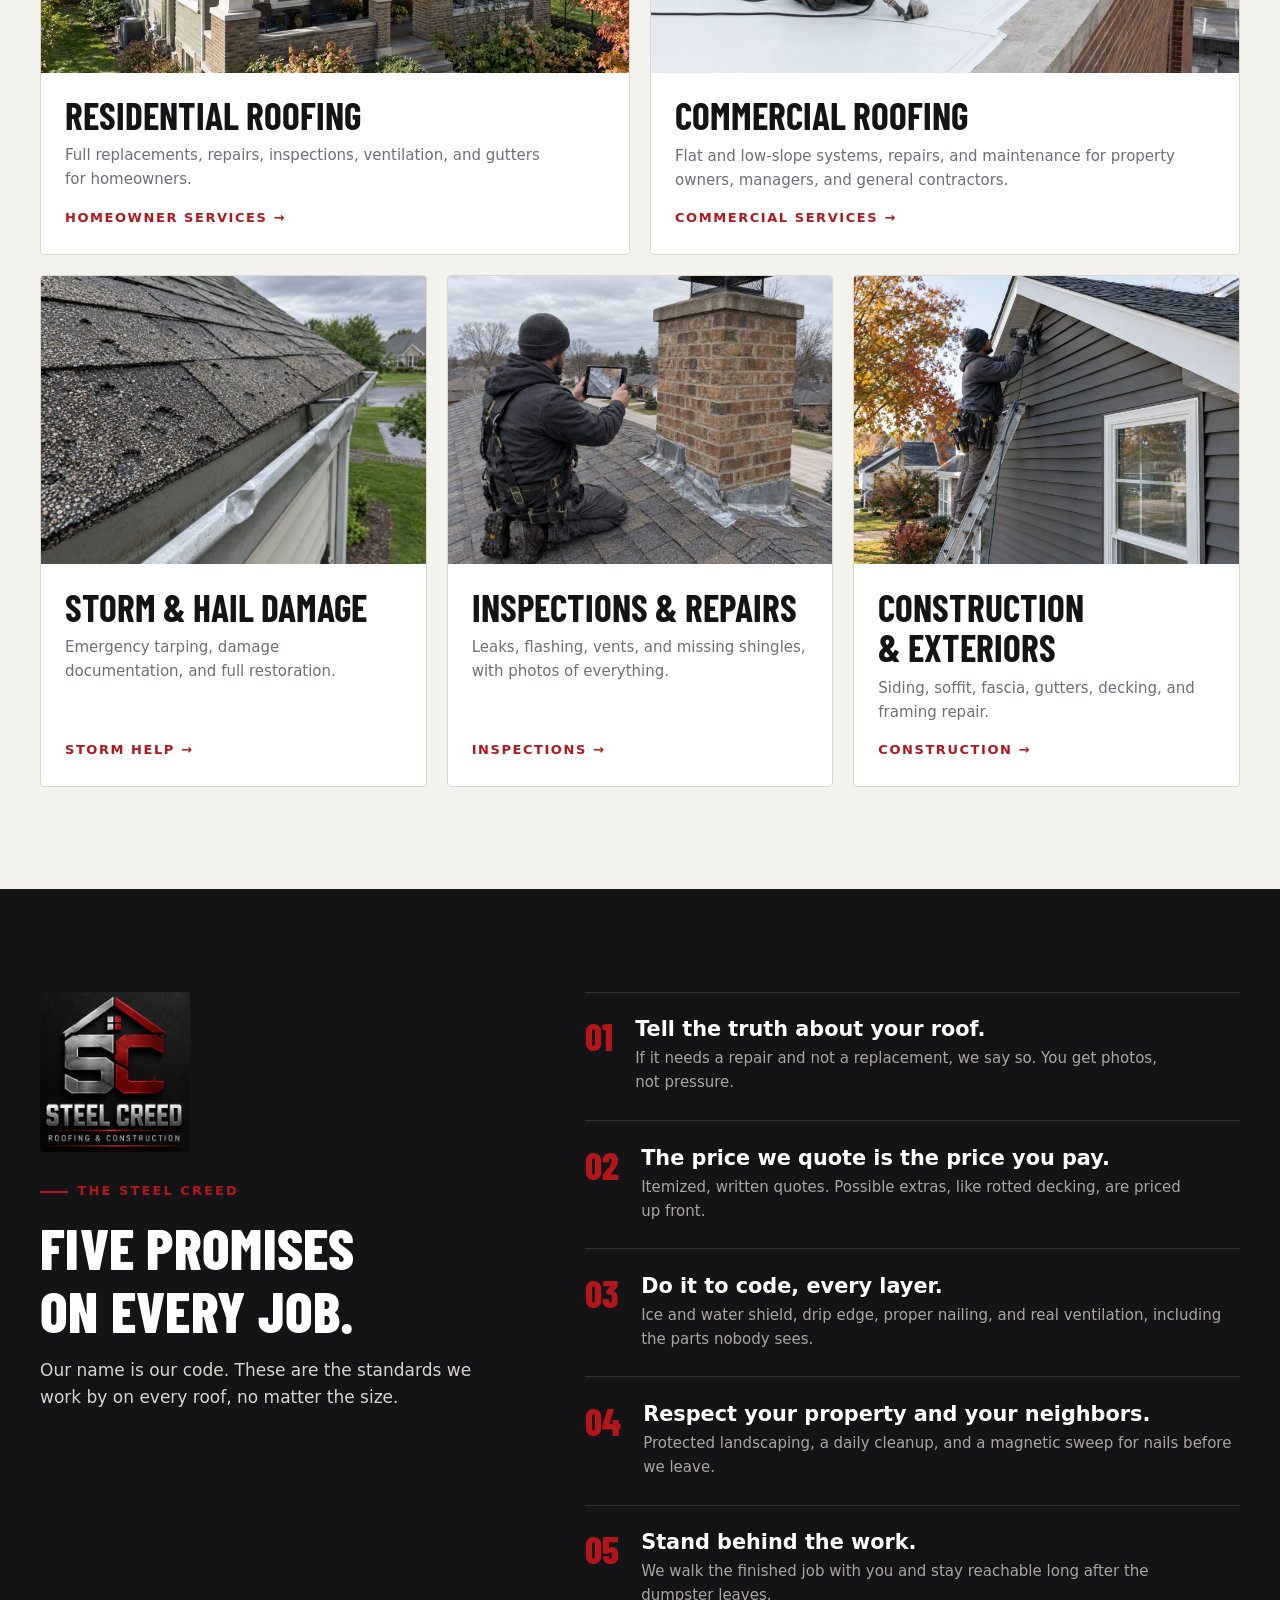
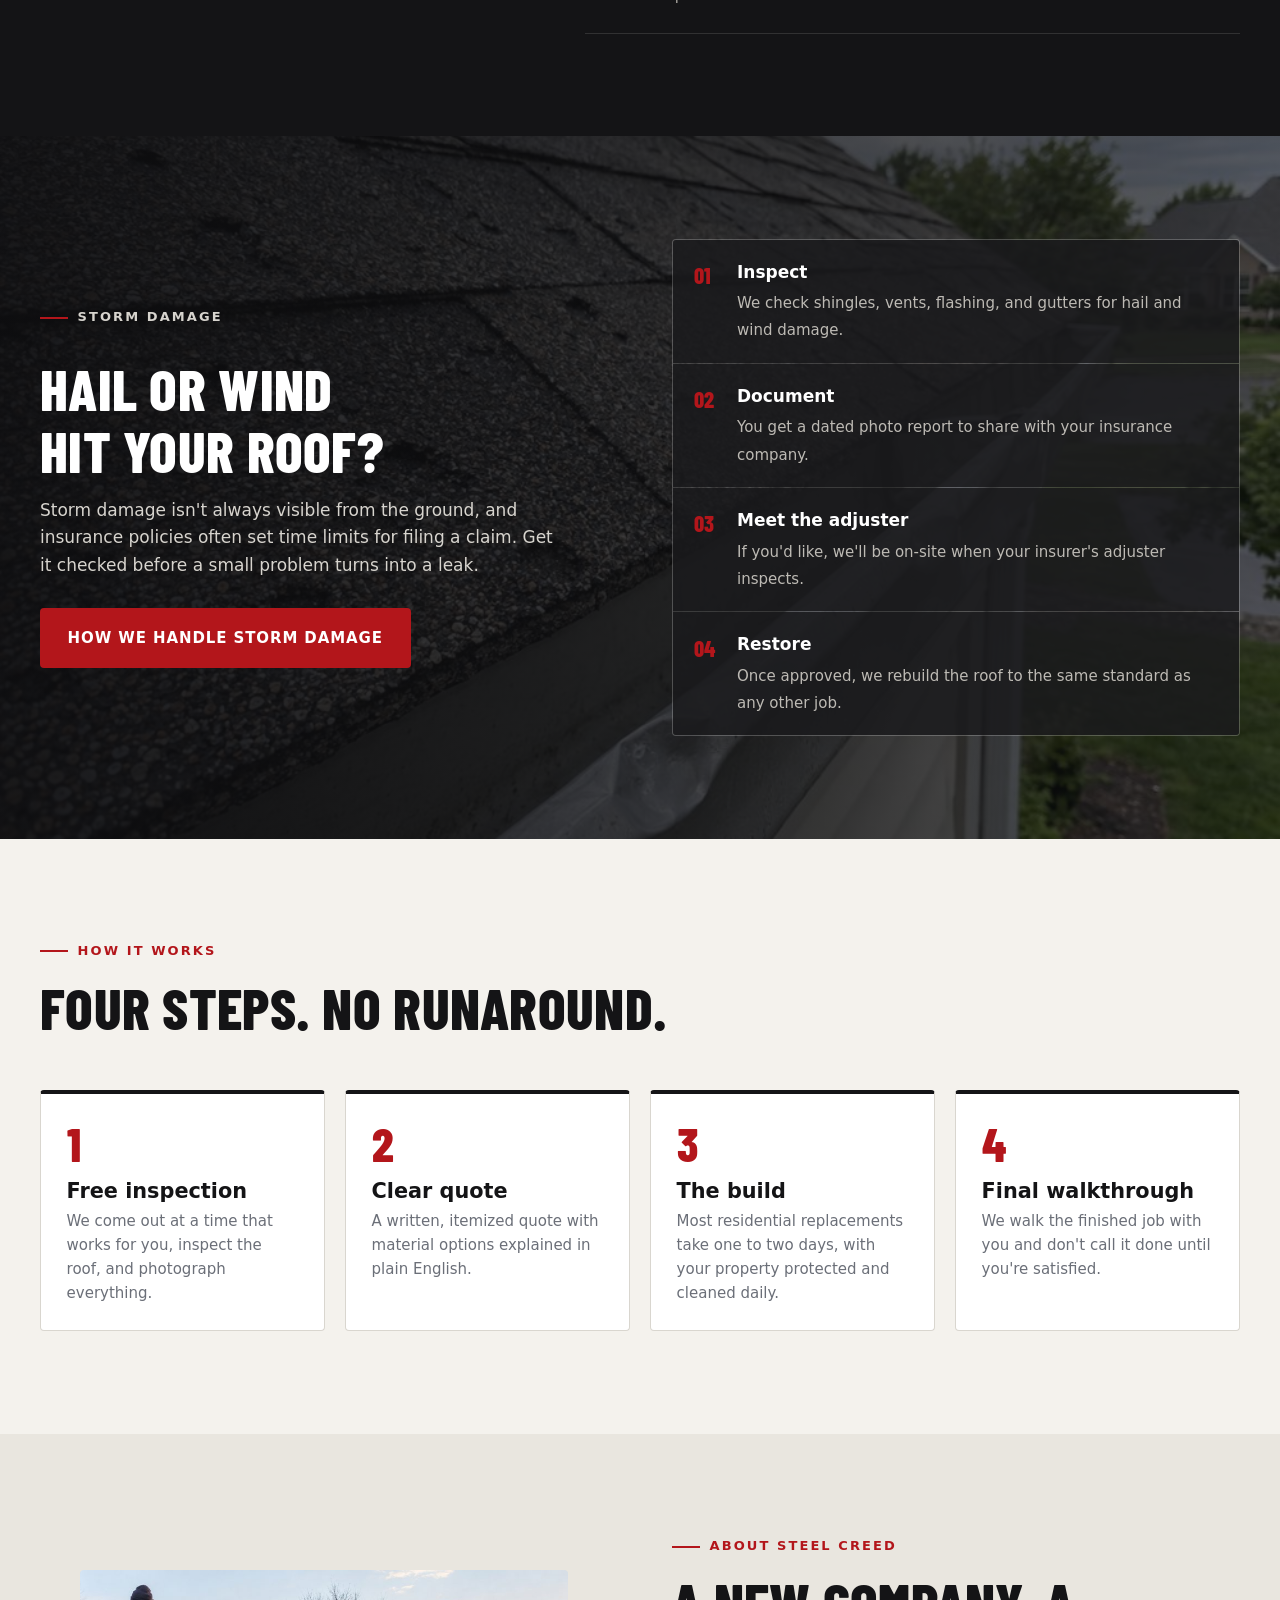
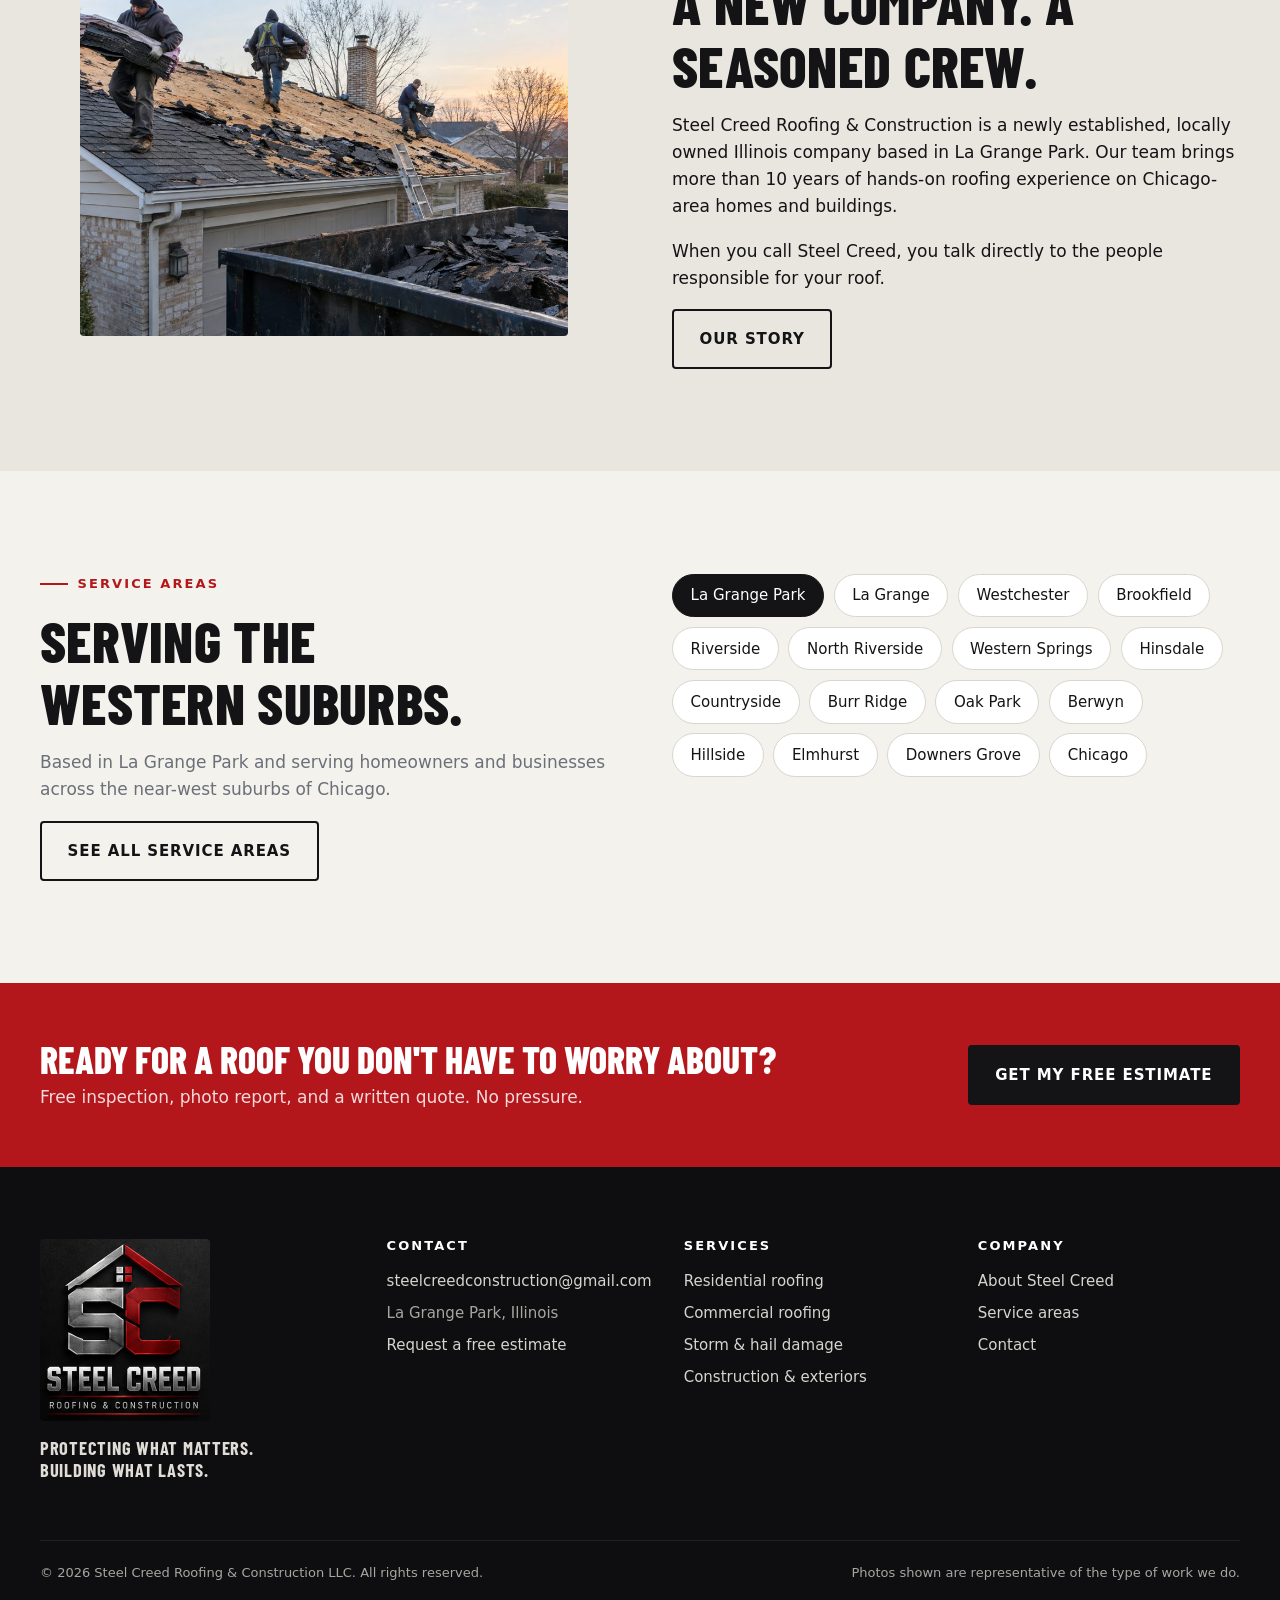
==== commit f30984b4: "Final QA fixes" ====
--- a/index.html
+++ b/index.html
@@ -47,7 +47,7 @@
     <div class="hero__shade" aria-hidden="true"></div>
     <div class="container hero__content">
       <p class="eyebrow eyebrow--light">Roofing & Construction &middot; La Grange Park, Illinois</p>
-      <h1 id="hero-title" class="hero__title">Protecting what matters. <span>Building what lasts.</span></h1>
+      <h1 id="hero-title" class="hero__title">Protecting<br>what matters. <span>Building<br>what lasts.</span></h1>
       <p class="hero__lede">Residential and commercial roofing, storm damage restoration, and exterior construction across the western suburbs. Honest quotes, clean job sites, and work we put our name on.</p>
       <div class="hero__actions">
         <a href="contact.html" class="btn btn--red">Request a Free Estimate</a>
--- a/styles.css
+++ b/styles.css
@@ -56,7 +56,7 @@
 .header{position:sticky;top:0;z-index:50;background:rgba(244,242,237,.94);backdrop-filter:blur(10px);border-bottom:1px solid transparent;transition:box-shadow .3s var(--ease),border-color .3s}
 .header.is-scrolled{border-color:var(--line);box-shadow:0 6px 24px rgba(0,0,0,.06)}
 .header__inner{display:flex;align-items:center;justify-content:space-between;height:84px;gap:1rem}
-.brand img{height:68px;width:auto}
+.brand img{height:74px;width:auto}
 .nav__list{display:flex;align-items:center;gap:clamp(.8rem,1.6vw,1.6rem)}
 .nav__list a:not(.btn){font-size:var(--text-sm);font-weight:500;text-decoration:none;color:var(--steel);position:relative;padding:.4rem 0}
 .nav__list a:not(.btn)::after{content:"";position:absolute;left:0;right:0;bottom:0;height:2px;background:var(--red);transform:scaleX(0);transform-origin:left;transition:transform .3s var(--ease)}
@@ -84,7 +84,7 @@
 .hero__bg{position:absolute;inset:0;width:100%;height:100%;object-fit:cover;object-position:62% 40%}
 .hero__shade{position:absolute;inset:0;background:linear-gradient(90deg,rgba(14,14,16,.92) 0%,rgba(14,14,16,.72) 42%,rgba(14,14,16,.15) 75%),linear-gradient(0deg,rgba(14,14,16,.85) 0%,transparent 40%)}
 .hero__content{position:relative;padding-block:clamp(6rem,14vh,9rem) clamp(2.5rem,6vh,4rem)}
-.hero__title{font-family:var(--font-display);font-weight:800;font-size:var(--text-hero);text-transform:uppercase;line-height:.92;letter-spacing:-.005em;max-width:12ch;margin-bottom:1.4rem}
+.hero__title{font-family:var(--font-display);font-weight:800;font-size:var(--text-hero);text-transform:uppercase;line-height:.92;letter-spacing:-.005em;margin-bottom:1.4rem}
 .hero__title span{color:var(--metal);display:block}
 .hero__title em{font-style:normal;color:#fff}
 .hero__lede{font-size:var(--text-lg);max-width:46ch;color:#e4e2dd;margin-bottom:2rem}
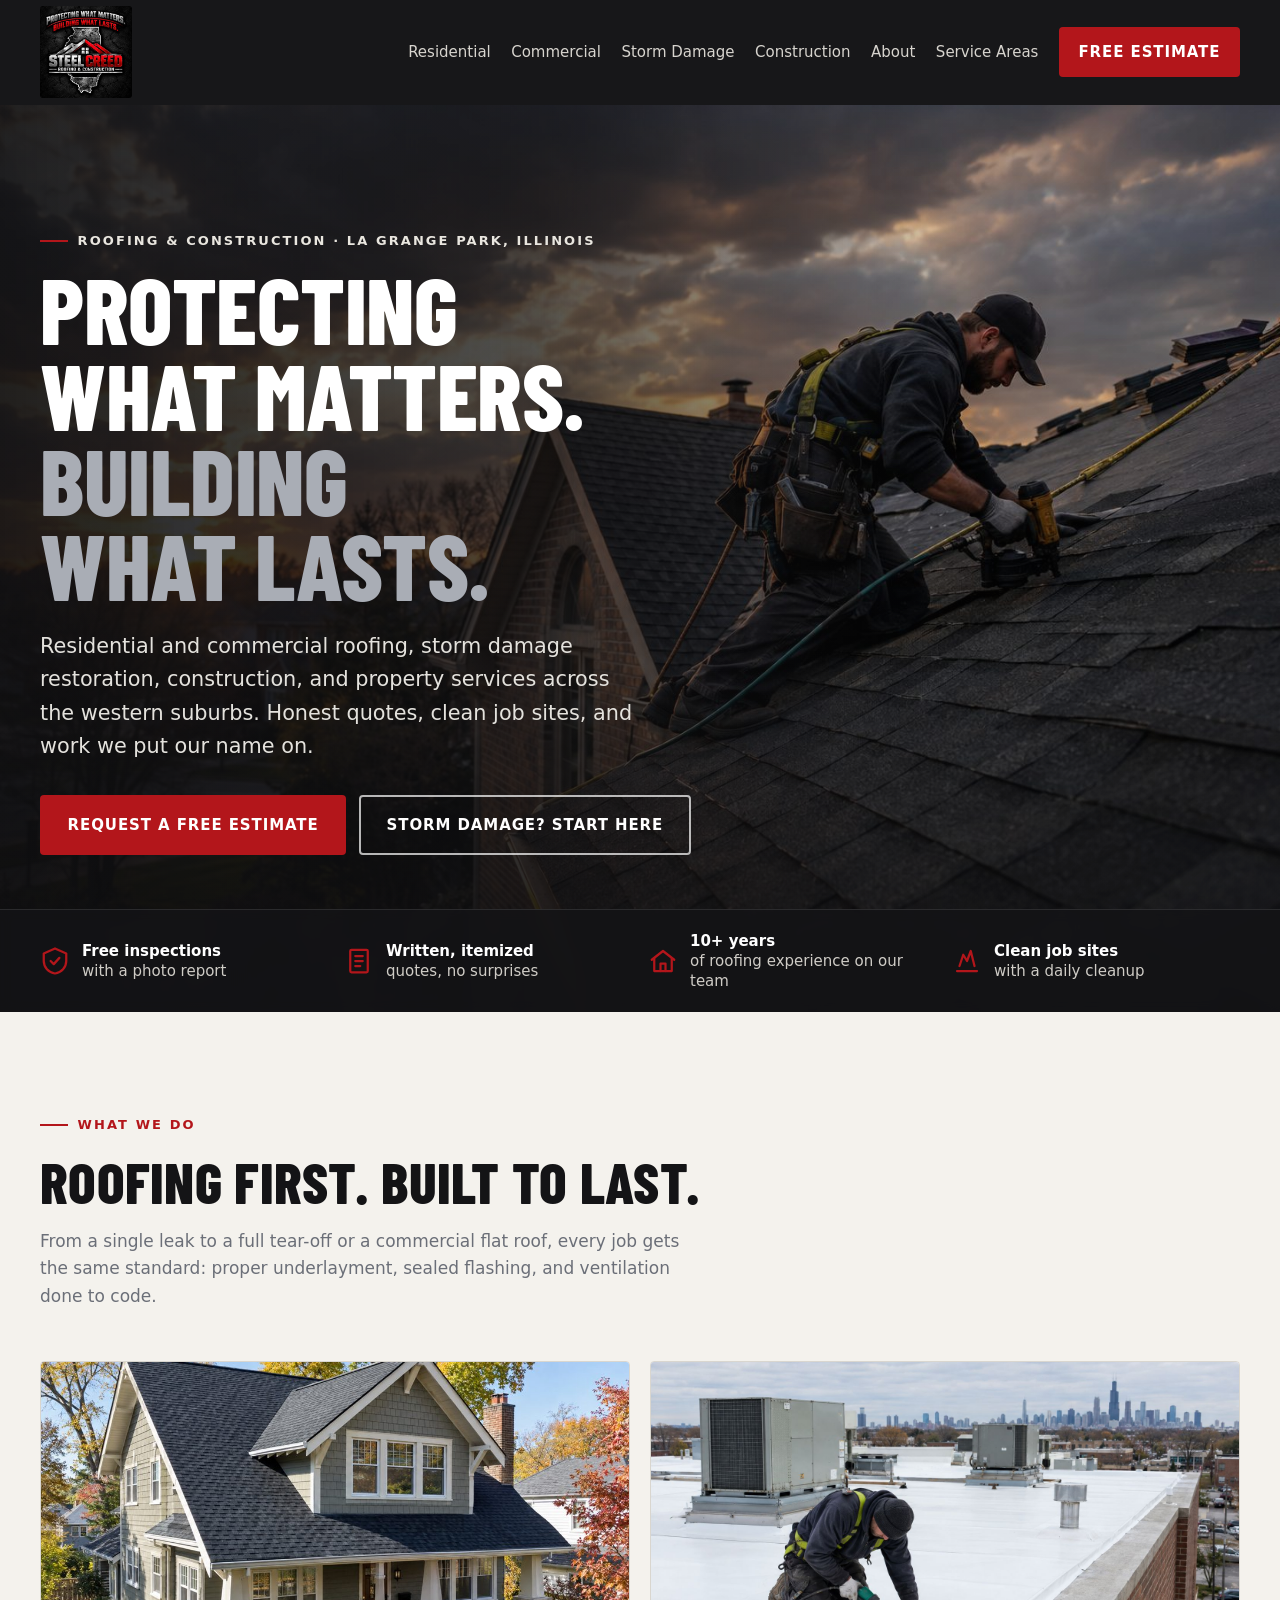
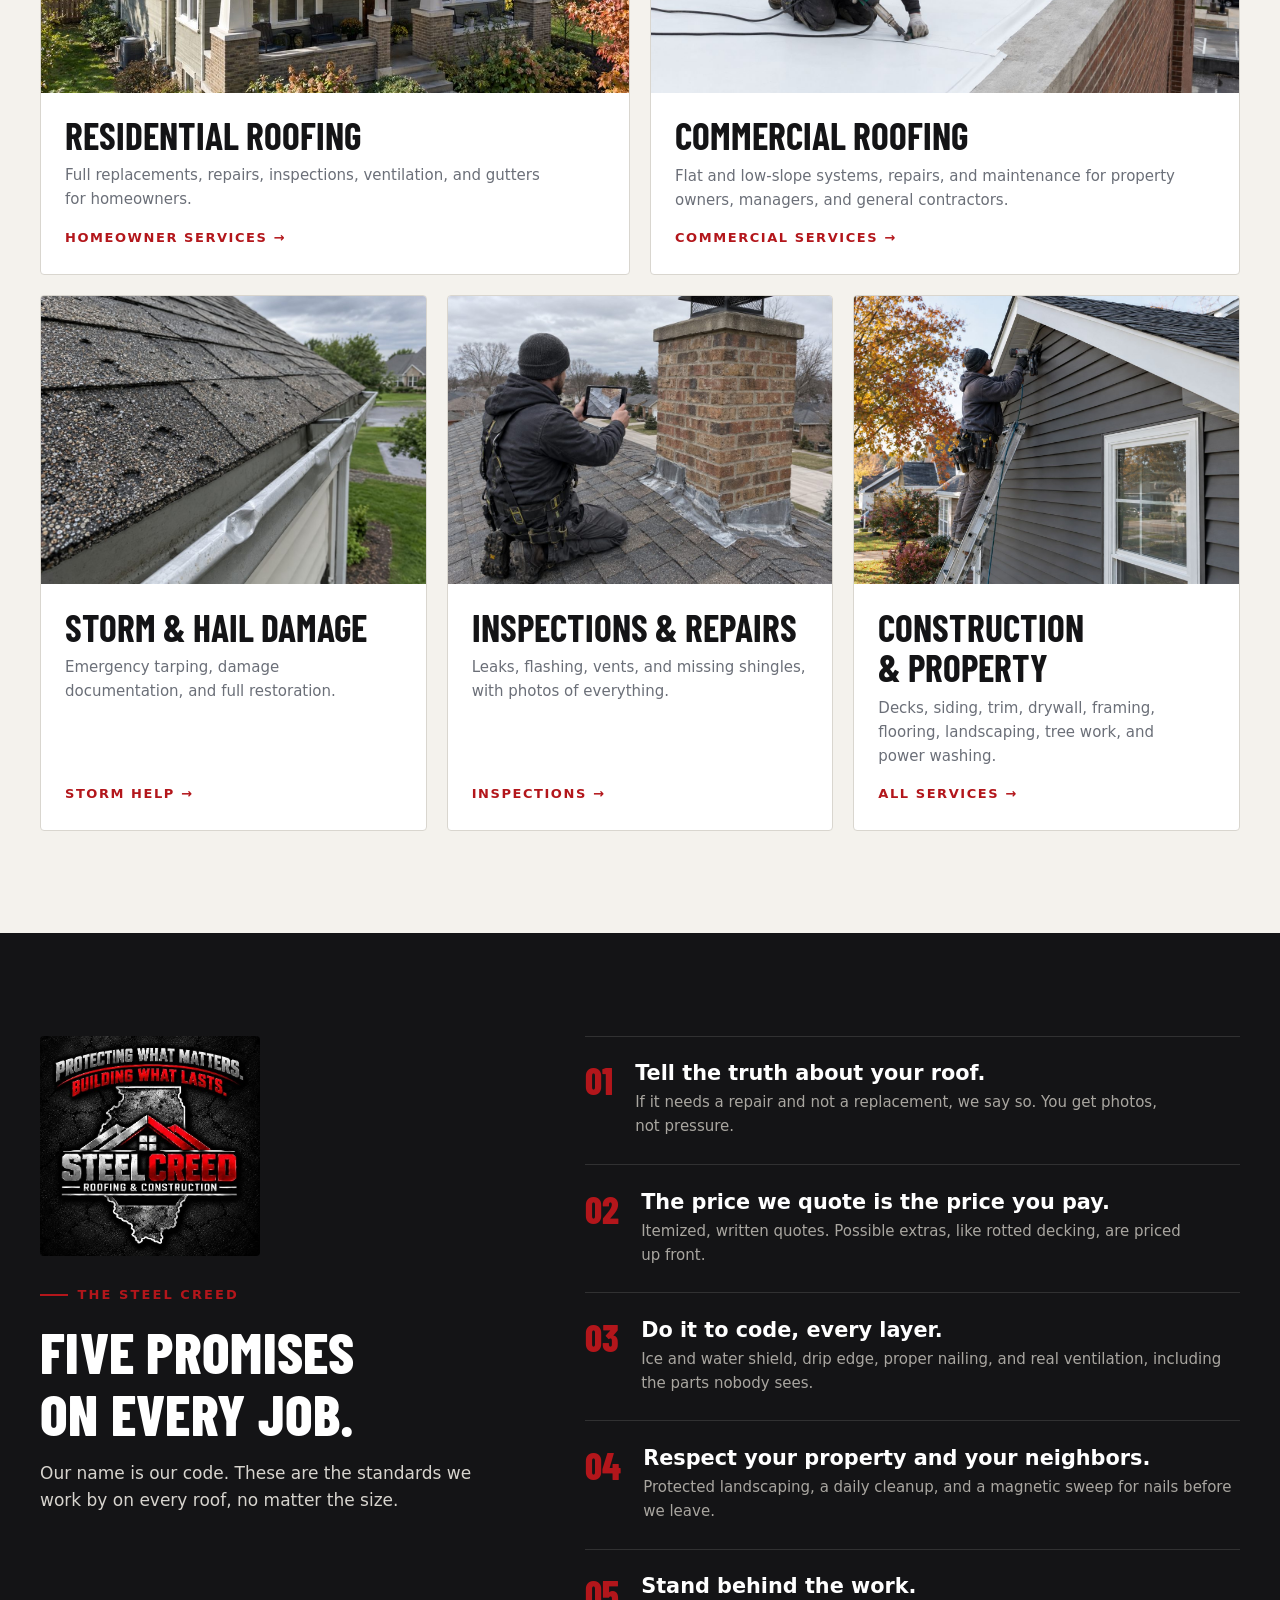
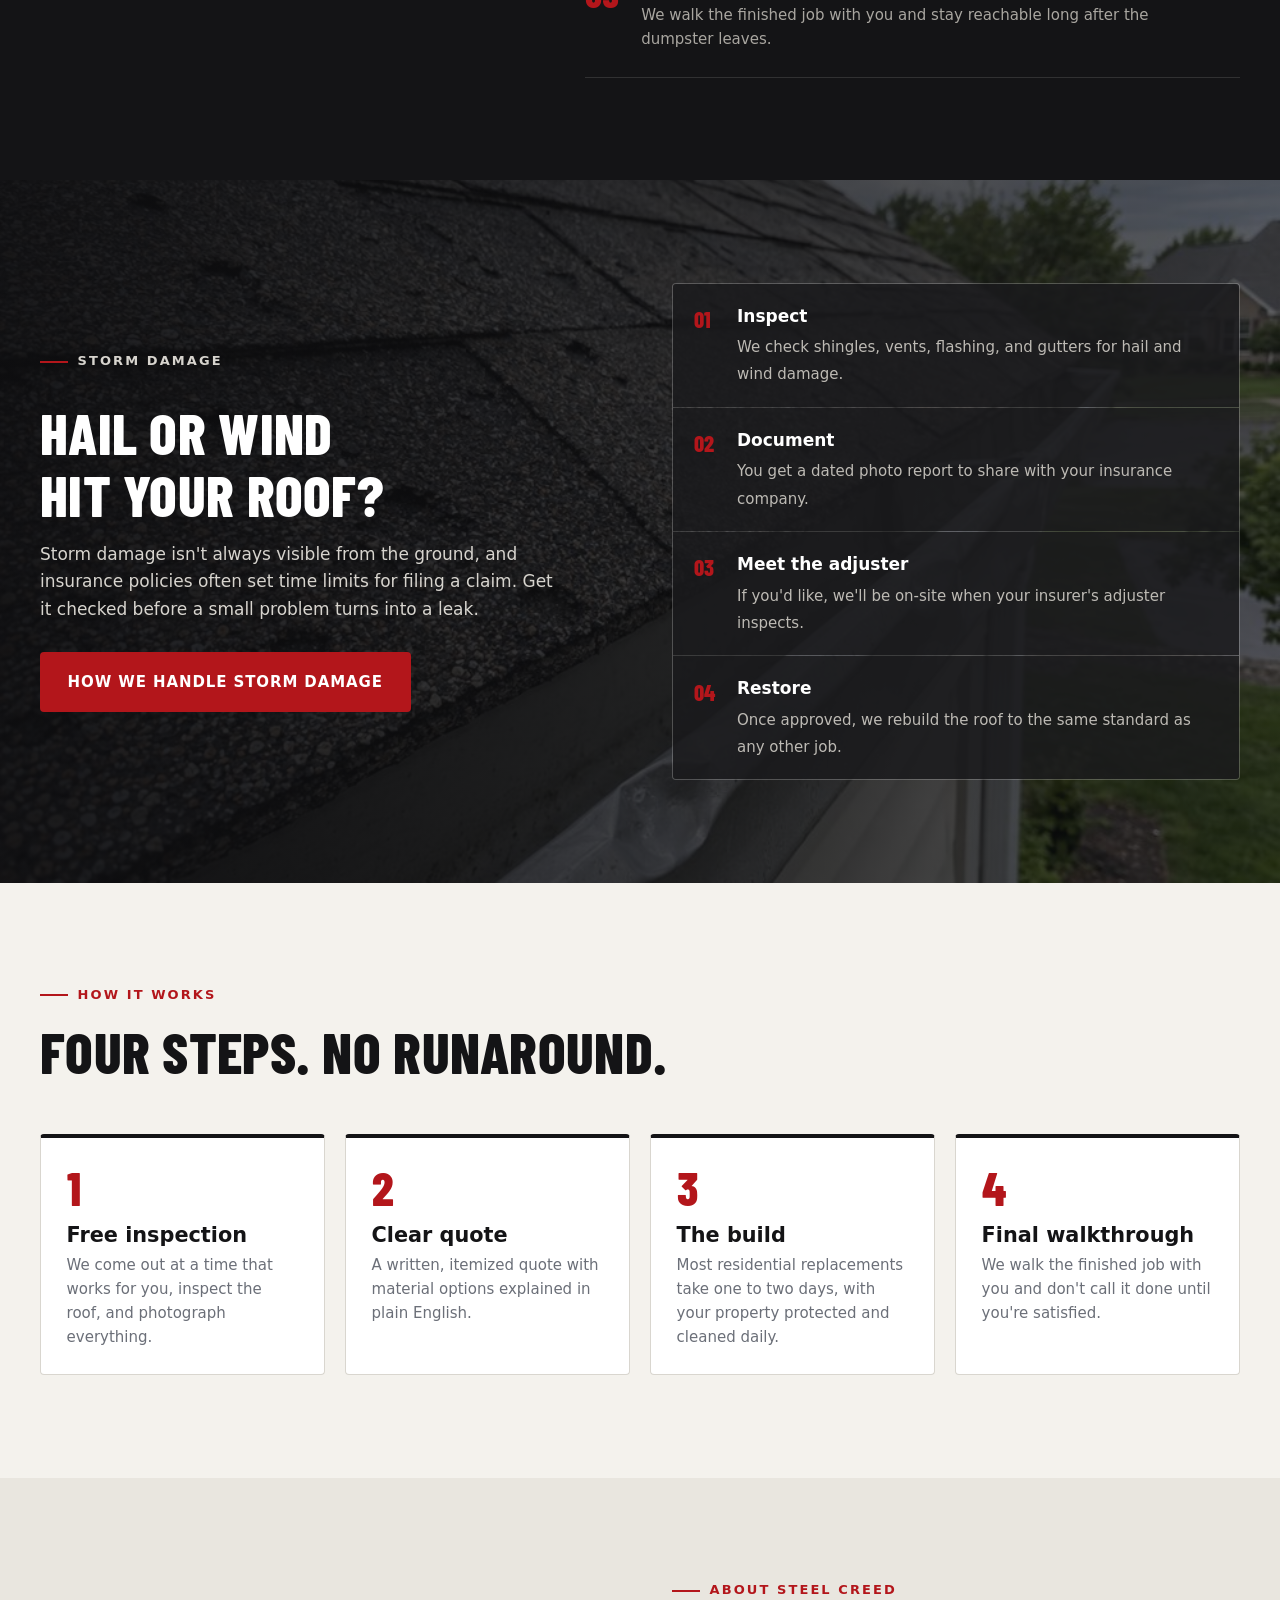
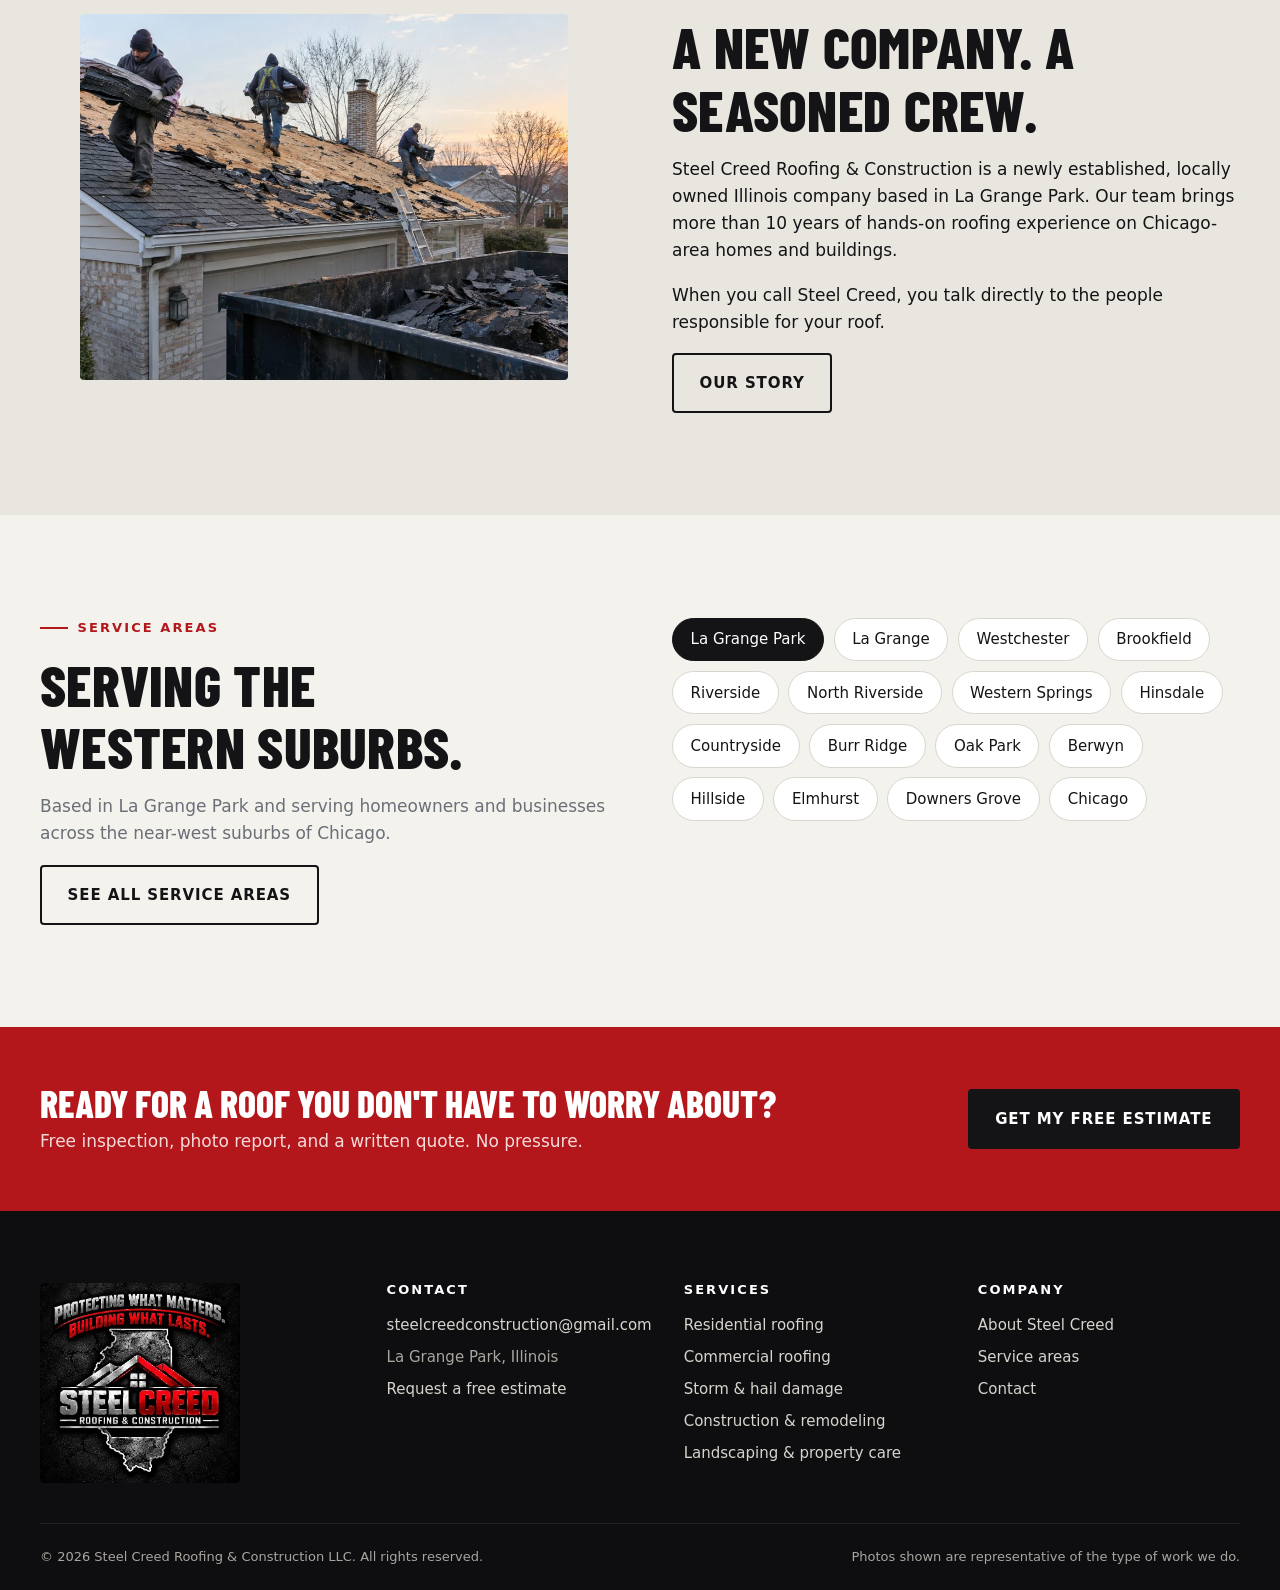
==== commit 5f0ac6ae: "Final logo + full service list" ====
--- a/index.html
+++ b/index.html
@@ -24,7 +24,7 @@
 <header class="header">
   <div class="container header__inner">
     <a href="index.html" class="brand" aria-label="Steel Creed Roofing & Construction home">
-      <img src="assets/logo-wordmark.png" alt="Steel Creed Roofing & Construction" width="400" height="296">
+      <img src="assets/steel-creed-logo-final.jpg" alt="Steel Creed Roofing & Construction logo" width="627" height="627">
     </a>
     <nav class="nav" aria-label="Main">
       <button class="nav__toggle" aria-expanded="false" aria-controls="nav-list" aria-label="Open menu"><span></span><span></span><span></span></button>
@@ -48,7 +48,7 @@
     <div class="container hero__content">
       <p class="eyebrow eyebrow--light">Roofing & Construction &middot; La Grange Park, Illinois</p>
       <h1 id="hero-title" class="hero__title">Protecting<br>what matters. <span>Building<br>what lasts.</span></h1>
-      <p class="hero__lede">Residential and commercial roofing, storm damage restoration, and exterior construction across the western suburbs. Honest quotes, clean job sites, and work we put our name on.</p>
+      <p class="hero__lede">Residential and commercial roofing, storm damage restoration, construction, and property services across the western suburbs. Honest quotes, clean job sites, and work we put our name on.</p>
       <div class="hero__actions">
         <a href="contact.html" class="btn btn--red">Request a Free Estimate</a>
         <a href="storm-damage.html" class="btn btn--ghost">Storm Damage? Start Here</a>
@@ -90,7 +90,7 @@
         </a>
         <a class="card reveal" href="construction.html">
           <img src="assets/siding.jpg" alt="Contractor installing gray siding and white fascia" loading="lazy" width="1000" height="750">
-          <div class="card__body"><h3>Construction & Exteriors</h3><p>Siding, soffit, fascia, gutters, decking, and framing repair.</p><span class="card__more">Construction &rarr;</span></div>
+          <div class="card__body"><h3>Construction & Property</h3><p>Decks, siding, trim, drywall, framing, flooring, landscaping, tree work, and power washing.</p><span class="card__more">All services &rarr;</span></div>
         </a>
       </div>
     </div>
@@ -99,7 +99,7 @@
   <section class="section section--dark" aria-labelledby="creed-title">
     <div class="container creed">
       <div class="creed__intro">
-        <img src="assets/logo-badge.png" alt="" class="creed__badge" width="340" height="364" loading="lazy">
+        <img src="assets/steel-creed-logo-final.jpg" alt="" class="creed__badge" width="627" height="627" loading="lazy">
         <p class="eyebrow">The Steel Creed</p>
         <h2 id="creed-title" class="h2">Five promises on every job.</h2>
         <p>Our name is our code. These are the standards we work by on every roof, no matter the size.</p>
@@ -183,8 +183,7 @@
 <footer class="footer">
   <div class="container footer__inner">
     <div class="footer__brand">
-      <img src="assets/logo-badge.png" alt="Steel Creed Roofing & Construction" width="340" height="364" loading="lazy">
-      <p>Protecting what matters.<br>Building what lasts.</p>
+      <img src="assets/steel-creed-logo-final.jpg" alt="Steel Creed Roofing & Construction logo: Protecting What Matters. Building What Lasts." width="627" height="627" loading="lazy">
     </div>
     <div>
       <h3>Contact</h3>
@@ -200,7 +199,8 @@
         <li><a href="residential.html">Residential roofing</a></li>
         <li><a href="commercial.html">Commercial roofing</a></li>
         <li><a href="storm-damage.html">Storm & hail damage</a></li>
-        <li><a href="construction.html">Construction & exteriors</a></li>
+        <li><a href="construction.html">Construction & remodeling</a></li>
+        <li><a href="construction.html#property">Landscaping & property care</a></li>
       </ul>
     </div>
     <div>
--- a/styles.css
+++ b/styles.css
@@ -53,22 +53,22 @@
 .btn--block{width:100%}
 
 /* Header */
-.header{position:sticky;top:0;z-index:50;background:rgba(244,242,237,.94);backdrop-filter:blur(10px);border-bottom:1px solid transparent;transition:box-shadow .3s var(--ease),border-color .3s}
-.header.is-scrolled{border-color:var(--line);box-shadow:0 6px 24px rgba(0,0,0,.06)}
-.header__inner{display:flex;align-items:center;justify-content:space-between;height:84px;gap:1rem}
-.brand img{height:74px;width:auto}
+.header{position:sticky;top:0;z-index:50;background:rgba(14,14,16,.96);backdrop-filter:blur(10px);border-bottom:1px solid transparent;transition:box-shadow .3s var(--ease),border-color .3s}
+.header.is-scrolled{border-color:rgba(255,255,255,.08);box-shadow:0 6px 24px rgba(0,0,0,.35)}
+.header__inner{display:flex;align-items:center;justify-content:space-between;height:104px;gap:1rem}
+.brand img{height:92px;width:auto;border-radius:3px}
 .nav__list{display:flex;align-items:center;gap:clamp(.8rem,1.6vw,1.6rem)}
-.nav__list a:not(.btn){font-size:var(--text-sm);font-weight:500;text-decoration:none;color:var(--steel);position:relative;padding:.4rem 0}
+.nav__list a:not(.btn){font-size:var(--text-sm);font-weight:500;text-decoration:none;color:#d7d4ce;position:relative;padding:.4rem 0}
 .nav__list a:not(.btn)::after{content:"";position:absolute;left:0;right:0;bottom:0;height:2px;background:var(--red);transform:scaleX(0);transform-origin:left;transition:transform .3s var(--ease)}
 .nav__list a:not(.btn):hover::after,.nav__list a[aria-current="page"]::after{transform:scaleX(1)}
-.nav__list a[aria-current="page"]{color:var(--ink);font-weight:700}
+.nav__list a[aria-current="page"],.nav__list a:not(.btn):hover{color:#fff}.nav__list a[aria-current="page"]{font-weight:700}
 .nav__toggle{display:none;background:none;border:0;width:44px;height:44px;cursor:pointer;padding:10px}
-.nav__toggle span{display:block;height:2px;background:var(--ink);margin:6px 0;transition:transform .3s var(--ease),opacity .2s}
+.nav__toggle span{display:block;height:2px;background:#fff;margin:6px 0;transition:transform .3s var(--ease),opacity .2s}
 @media (max-width:1060px){
   .nav__toggle{display:block}
-  .nav__list{position:fixed;inset:84px 0 auto 0;flex-direction:column;align-items:stretch;gap:0;background:var(--paper);border-bottom:1px solid var(--line);padding:.5rem 1.25rem 1.25rem;transform:translateY(-8px);opacity:0;visibility:hidden;transition:opacity .25s,transform .25s var(--ease),visibility .25s;max-height:calc(100vh - 84px);overflow:auto}
+  .nav__list{position:fixed;inset:104px 0 auto 0;flex-direction:column;align-items:stretch;gap:0;background:#0e0e10;border-bottom:1px solid rgba(255,255,255,.1);padding:.5rem 1.25rem 1.25rem;transform:translateY(-8px);opacity:0;visibility:hidden;transition:opacity .25s,transform .25s var(--ease),visibility .25s;max-height:calc(100vh - 104px);overflow:auto}
   .nav.is-open .nav__list{opacity:1;visibility:visible;transform:none}
-  .nav__list li{border-bottom:1px solid var(--line)}
+  .nav__list li{border-bottom:1px solid rgba(255,255,255,.1)}
   .nav__list li:last-child{border:0;padding-top:1rem}
   .nav__list a:not(.btn){display:block;padding:1rem 0;font-size:var(--text-base)}
   .nav__list a:not(.btn)::after{display:none}
@@ -77,7 +77,7 @@
   .nav.is-open .nav__toggle span:nth-child(2){opacity:0}
   .nav.is-open .nav__toggle span:nth-child(3){transform:translateY(-8px) rotate(-45deg)}
 }
-@media (max-width:520px){.header__inner{height:72px}.brand img{height:56px}.nav__list{inset:72px 0 auto 0}}
+@media (max-width:520px){.header__inner{height:84px}.brand img{height:74px}.nav__list{inset:84px 0 auto 0;max-height:calc(100vh - 84px)}}
 
 /* Hero */
 .hero{position:relative;color:#fff;min-height:min(88vh,860px);display:flex;flex-direction:column;justify-content:flex-end;overflow:hidden;background:var(--ink)}
@@ -131,7 +131,7 @@
 /* Creed */
 .creed{display:grid;grid-template-columns:5fr 7fr;gap:clamp(2rem,6vw,6rem);align-items:start}
 .creed__intro{position:sticky;top:120px}
-.creed__badge{width:150px;margin-bottom:1.8rem;border-radius:var(--radius)}
+.creed__badge{width:220px;margin-bottom:1.8rem;border-radius:var(--radius)}
 .creed__list li{display:grid;grid-template-columns:auto 1fr;gap:1.4rem;padding-block:1.6rem;border-top:1px solid rgba(255,255,255,.12)}
 .creed__list li:last-child{border-bottom:1px solid rgba(255,255,255,.12)}
 .creed__num{font-family:var(--font-display);font-weight:800;font-size:var(--text-xl);color:var(--red);line-height:1}
@@ -222,7 +222,7 @@
 /* Footer */
 .footer{background:#0e0e10;color:#a9a6a0;padding-top:clamp(3rem,6vw,4.5rem);font-size:var(--text-sm)}
 .footer__inner{display:grid;grid-template-columns:1.2fr 1fr 1fr 1fr;gap:2rem;padding-bottom:2.5rem}
-.footer__brand img{width:170px;border-radius:var(--radius)}
+.footer__brand img{width:200px;border-radius:var(--radius)}
 .footer__brand p{margin-top:1rem;font-family:var(--font-display);font-weight:700;text-transform:uppercase;letter-spacing:.04em;color:#e0ddd7;font-size:1.15rem;line-height:1.2}
 .footer h3{color:#fff;font-size:var(--text-xs);letter-spacing:.16em;text-transform:uppercase;margin-bottom:1rem}
 .footer li{margin-bottom:.5rem}
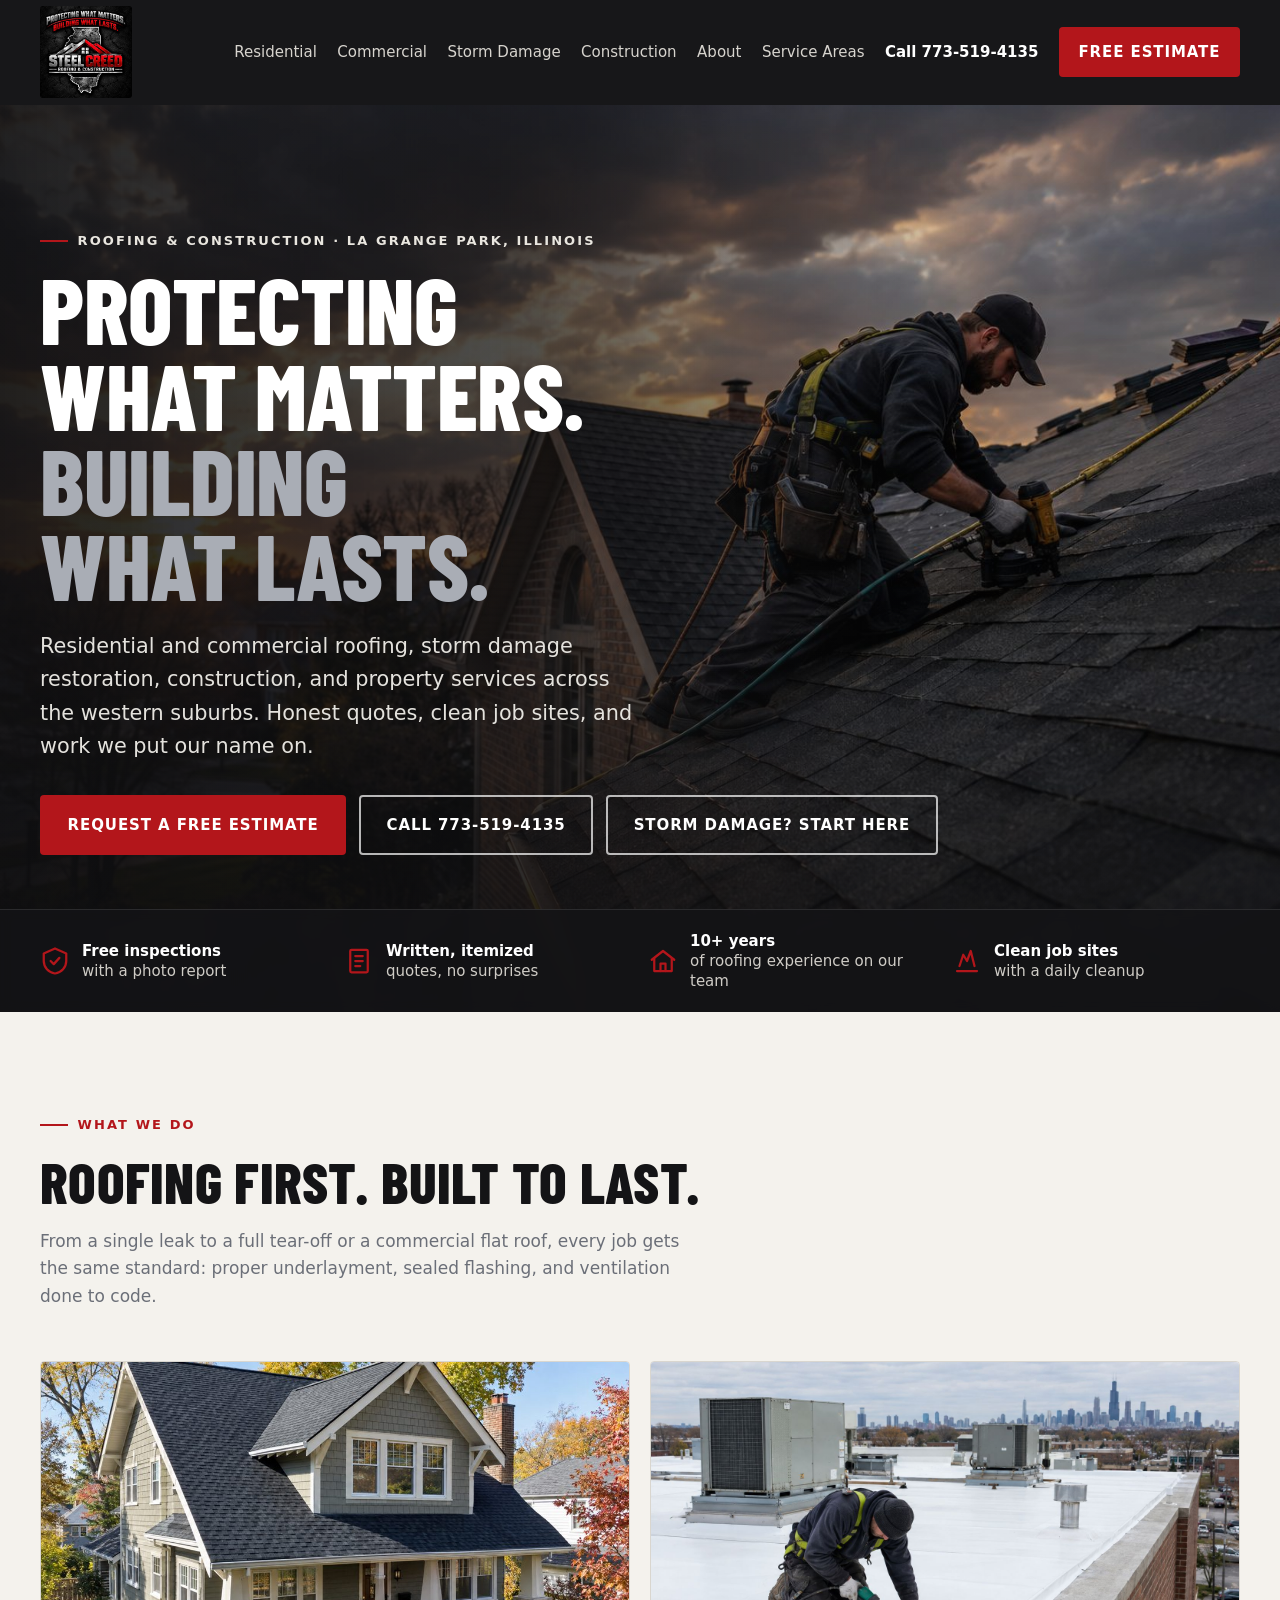
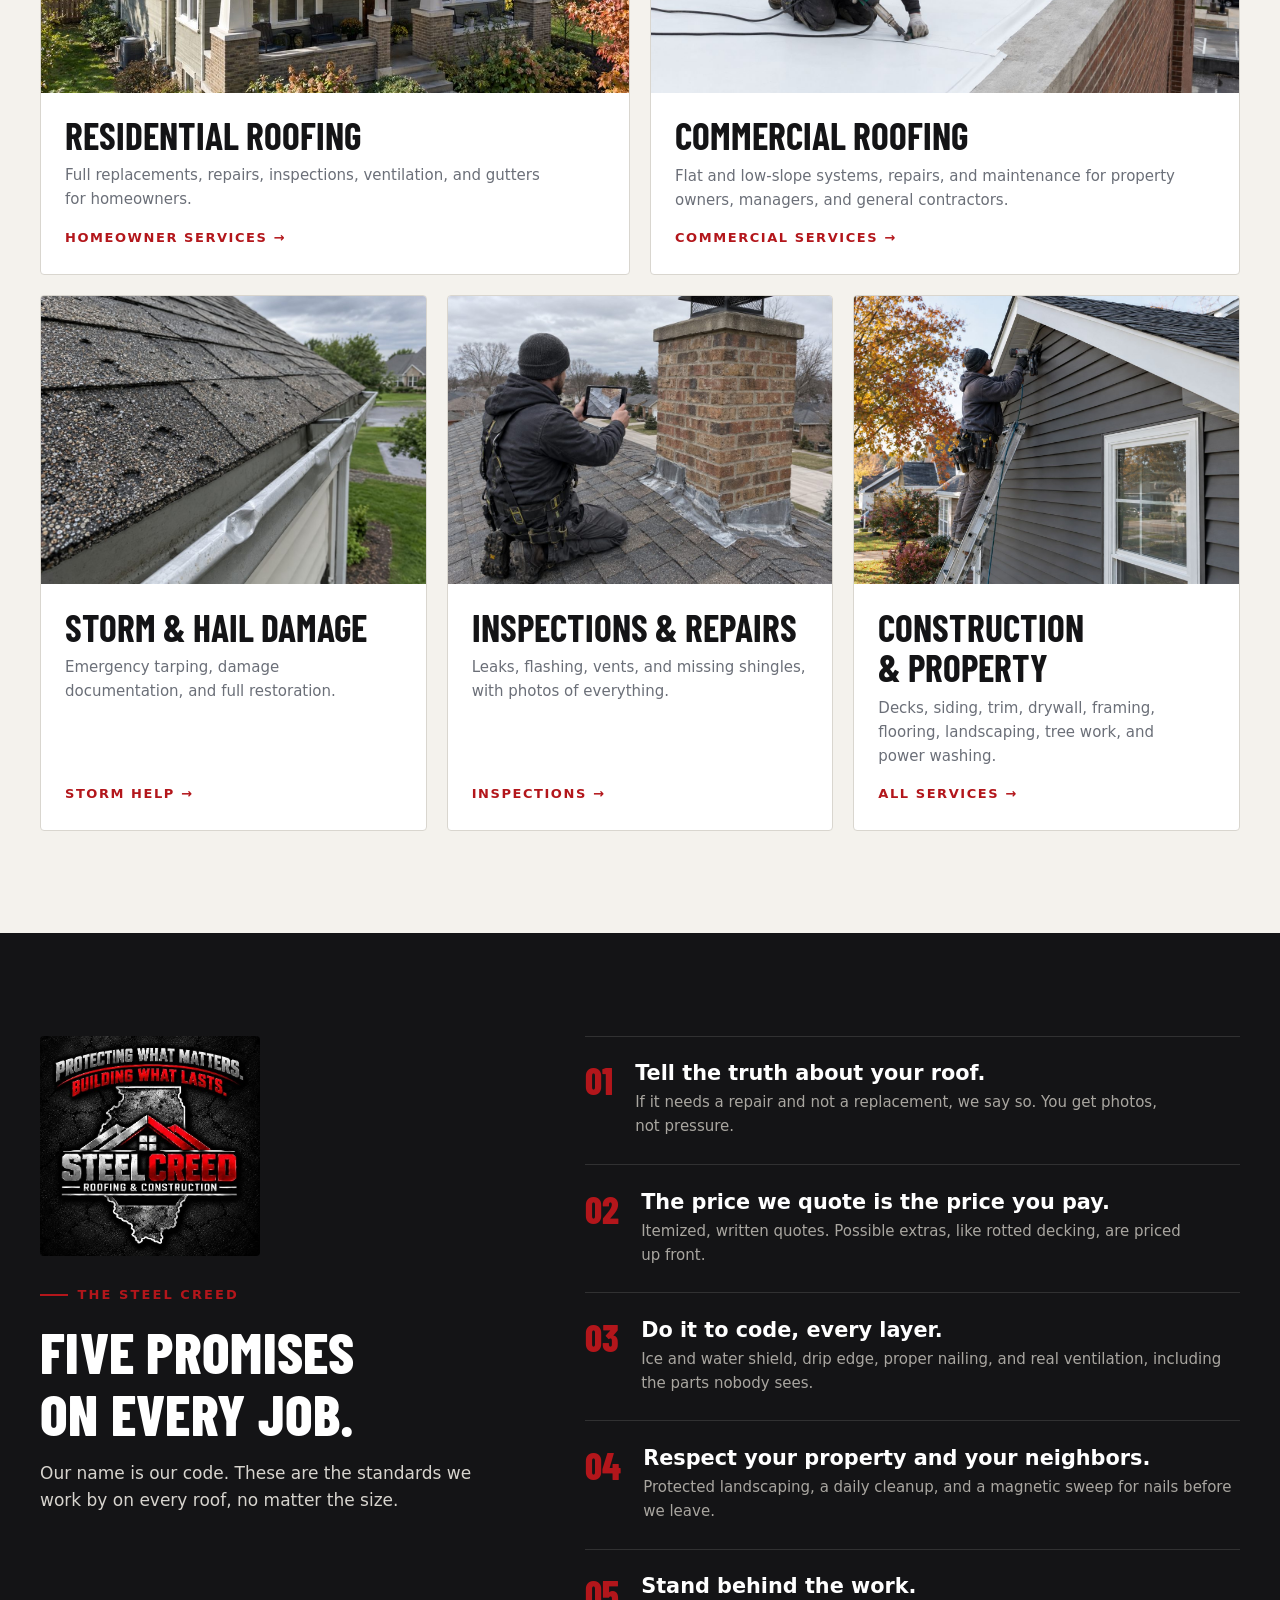
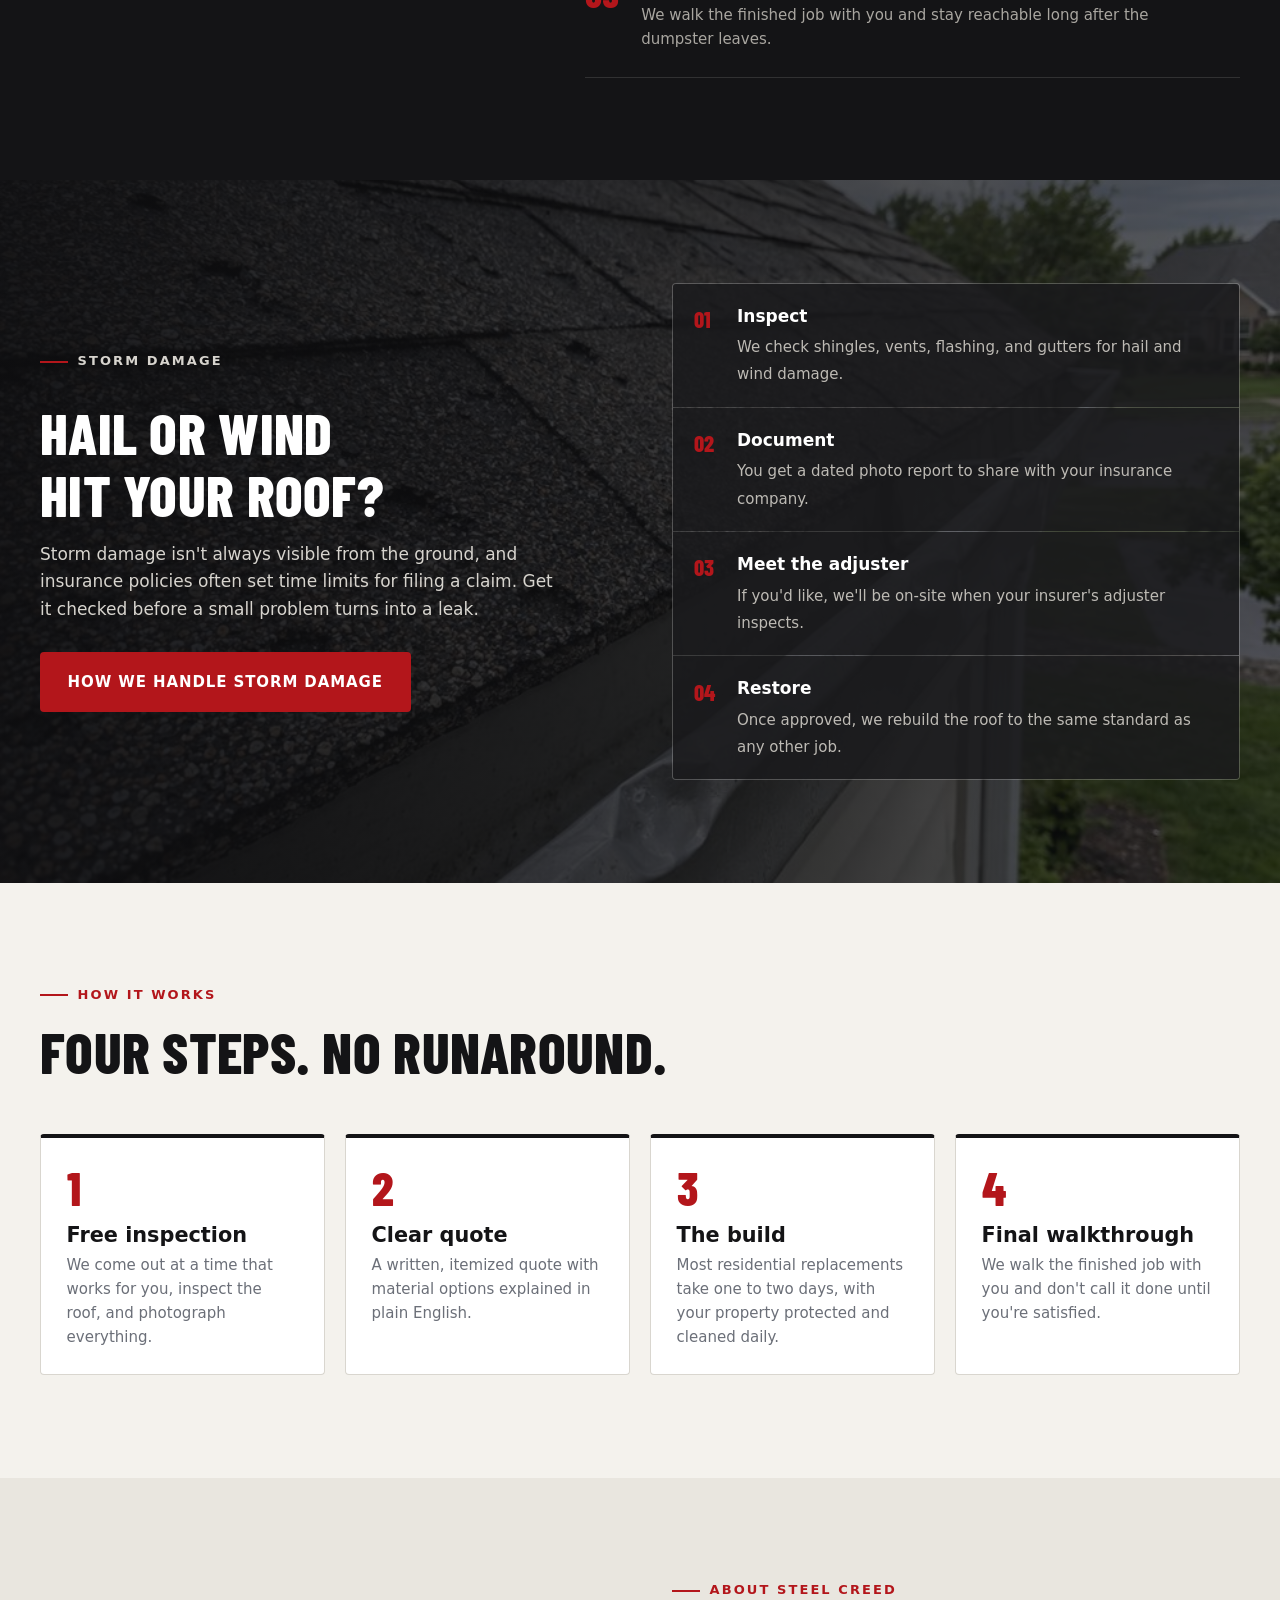
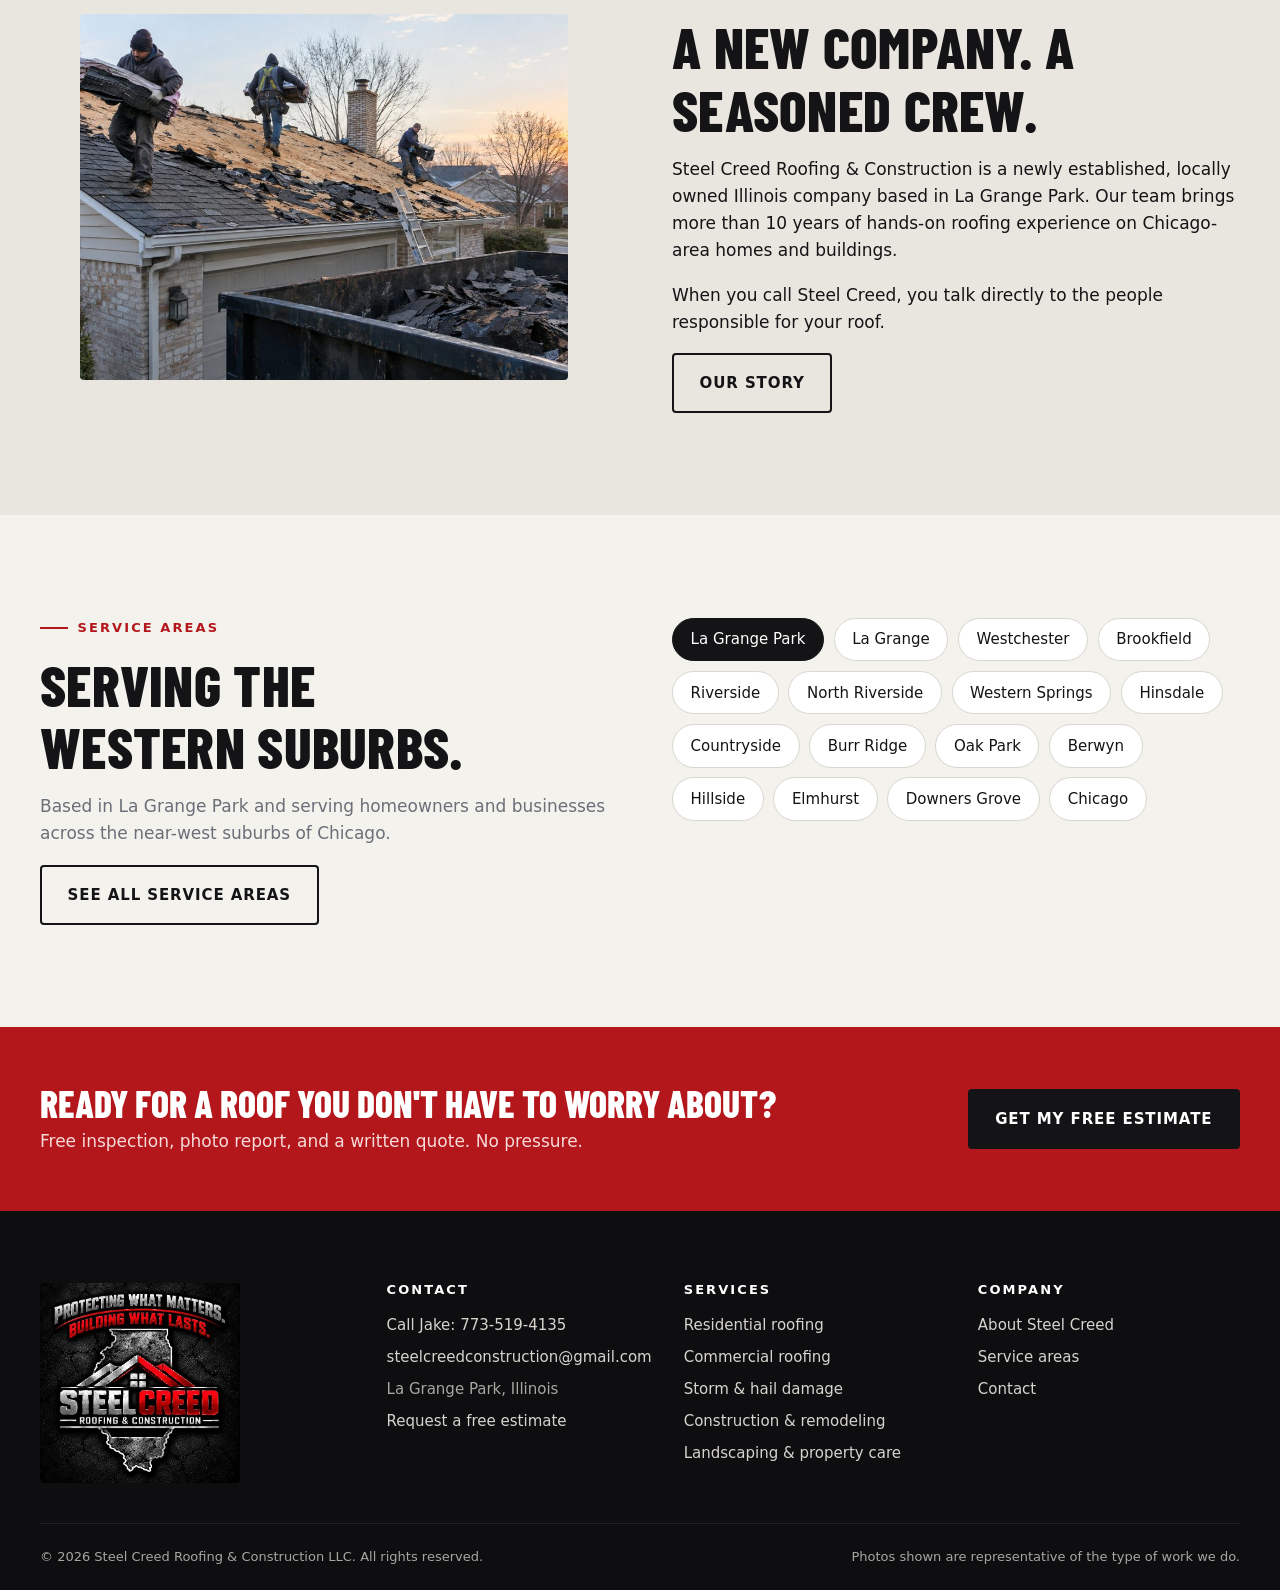
==== commit 6324d05d: "Add Jake's phone number (Call Now)" ====
--- a/index.html
+++ b/index.html
@@ -16,7 +16,7 @@
 <link href="https://api.fontshare.com/v2/css?f[]=satoshi@400,500,700&display=swap" rel="stylesheet">
 <link rel="stylesheet" href="styles.css">
 <script type="application/ld+json">
-{"@context":"https://schema.org","@type":"RoofingContractor","name":"Steel Creed Roofing & Construction","slogan":"Protecting What Matters. Building What Lasts.","email":"steelcreedconstruction@gmail.com","address":{"@type":"PostalAddress","addressLocality":"La Grange Park","addressRegion":"IL","addressCountry":"US"},"areaServed":["La Grange Park", "La Grange", "Westchester", "Brookfield", "Riverside", "North Riverside", "Western Springs", "Hinsdale", "Countryside", "Burr Ridge", "Oak Park", "Berwyn", "Hillside", "Elmhurst", "Downers Grove", "Chicago"]}
+{"@context":"https://schema.org","@type":"RoofingContractor","name":"Steel Creed Roofing & Construction","slogan":"Protecting What Matters. Building What Lasts.","email":"steelcreedconstruction@gmail.com","telephone":"+17735194135","address":{"@type":"PostalAddress","addressLocality":"La Grange Park","addressRegion":"IL","addressCountry":"US"},"areaServed":["La Grange Park", "La Grange", "Westchester", "Brookfield", "Riverside", "North Riverside", "Western Springs", "Hinsdale", "Countryside", "Burr Ridge", "Oak Park", "Berwyn", "Hillside", "Elmhurst", "Downers Grove", "Chicago"]}
 </script>
 </head>
 <body class="no-js">
@@ -35,6 +35,7 @@
         <li><a href="construction.html">Construction</a></li>
         <li><a href="about.html">About</a></li>
         <li><a href="service-areas.html">Service Areas</a></li>
+        <li><a href="tel:+17735194135" class="nav__phone">Call 773-519-4135</a></li>
         <li><a href="contact.html" class="btn btn--red btn--sm">Free Estimate</a></li>
       </ul>
     </nav>
@@ -51,6 +52,7 @@
       <p class="hero__lede">Residential and commercial roofing, storm damage restoration, construction, and property services across the western suburbs. Honest quotes, clean job sites, and work we put our name on.</p>
       <div class="hero__actions">
         <a href="contact.html" class="btn btn--red">Request a Free Estimate</a>
+        <a href="tel:+17735194135" class="btn btn--ghost">Call 773-519-4135</a>
         <a href="storm-damage.html" class="btn btn--ghost">Storm Damage? Start Here</a>
       </div>
     </div>
@@ -188,6 +190,7 @@
     <div>
       <h3>Contact</h3>
       <ul>
+        <li><a href="tel:+17735194135">Call Jake: 773-519-4135</a></li>
         <li><a href="mailto:steelcreedconstruction@gmail.com">steelcreedconstruction@gmail.com</a></li>
         <li>La Grange Park, Illinois</li>
         <li><a href="contact.html">Request a free estimate</a></li>
@@ -218,7 +221,7 @@
   </div>
 </footer>
 <div class="mobilebar" aria-label="Quick contact">
-  <a href="mailto:steelcreedconstruction@gmail.com" class="mobilebar__email">Email Us</a>
+  <a href="tel:+17735194135" class="mobilebar__email">Call Now</a>
   <a href="contact.html" class="mobilebar__cta">Free Estimate</a>
 </div>
 <script src="app.js" defer></script>
--- a/styles.css
+++ b/styles.css
@@ -254,3 +254,4 @@
 .section--first{padding-top:clamp(3rem,7vw,5.5rem)}
 .section--dark .checklist li{color:#e0ddd7}
 .estimate .h2{color:#fff}
+.nav__list a.nav__phone{color:#fff;font-weight:700;white-space:nowrap}
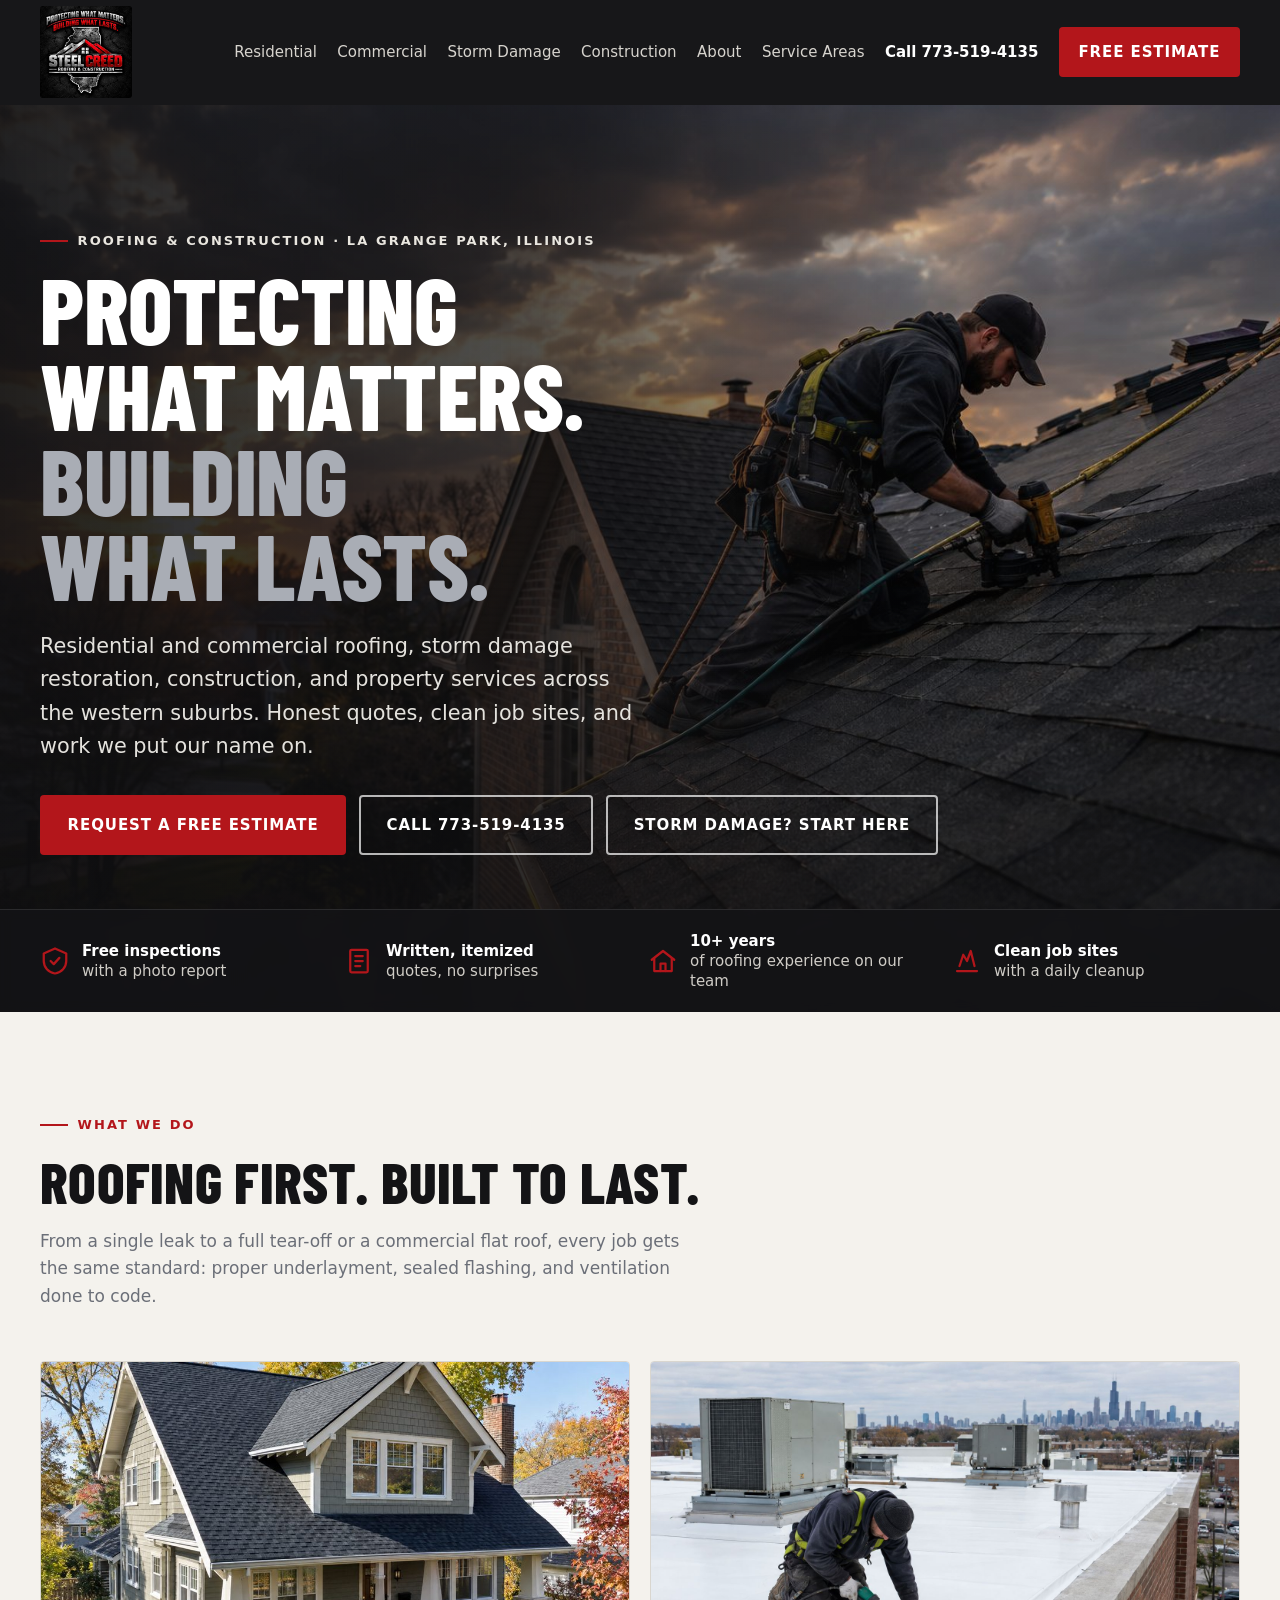
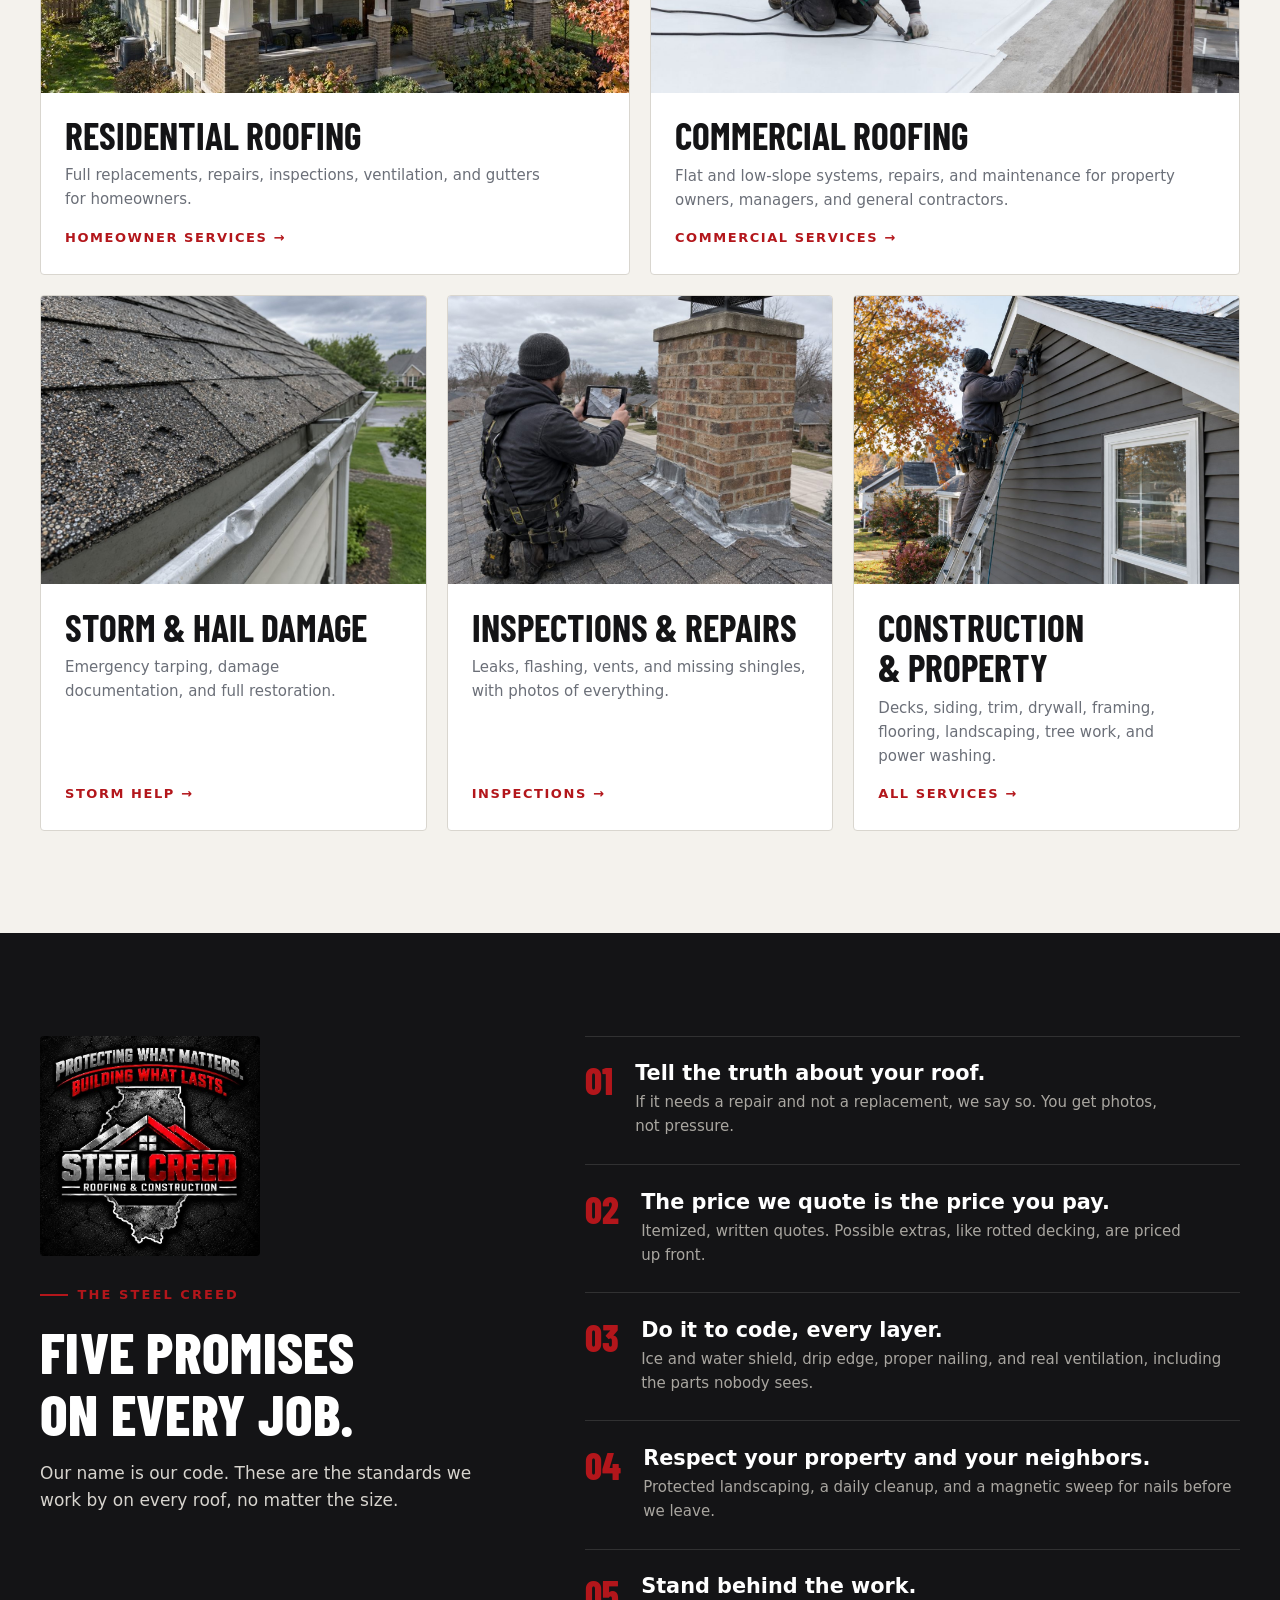
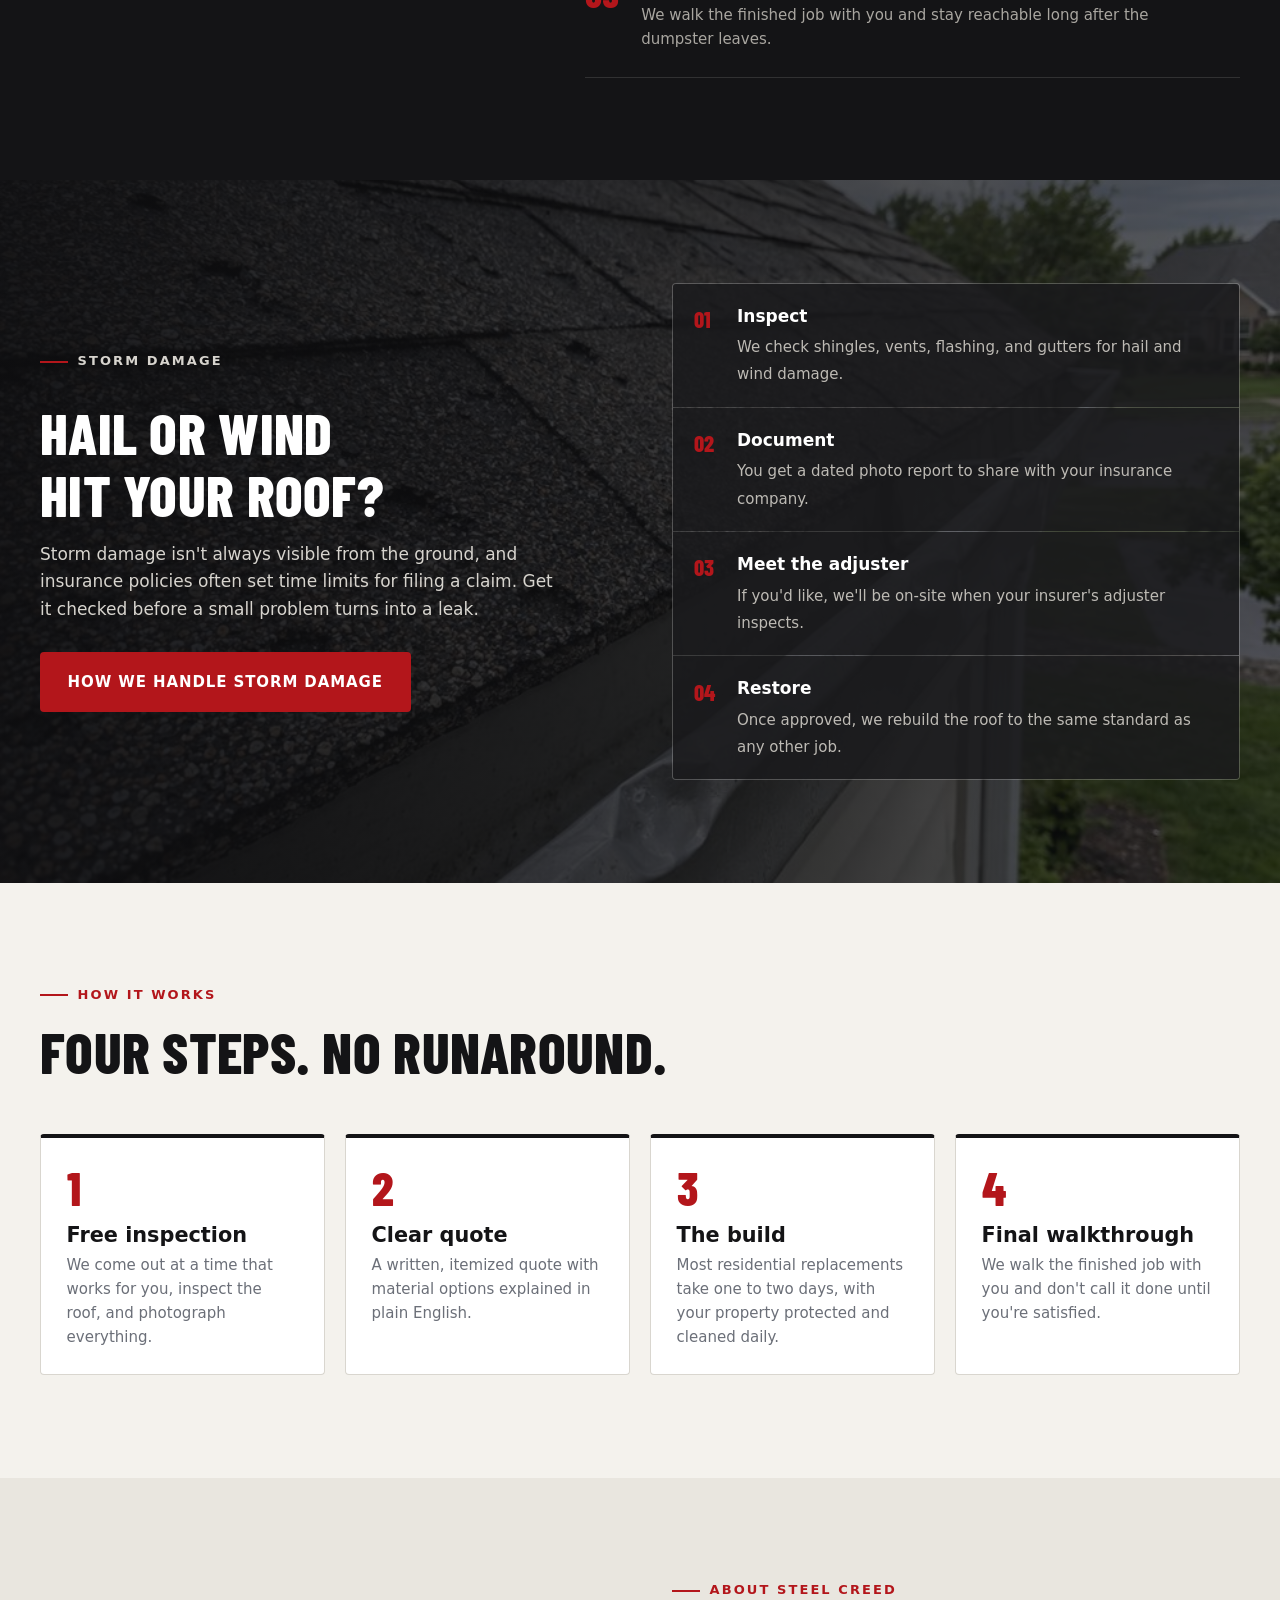
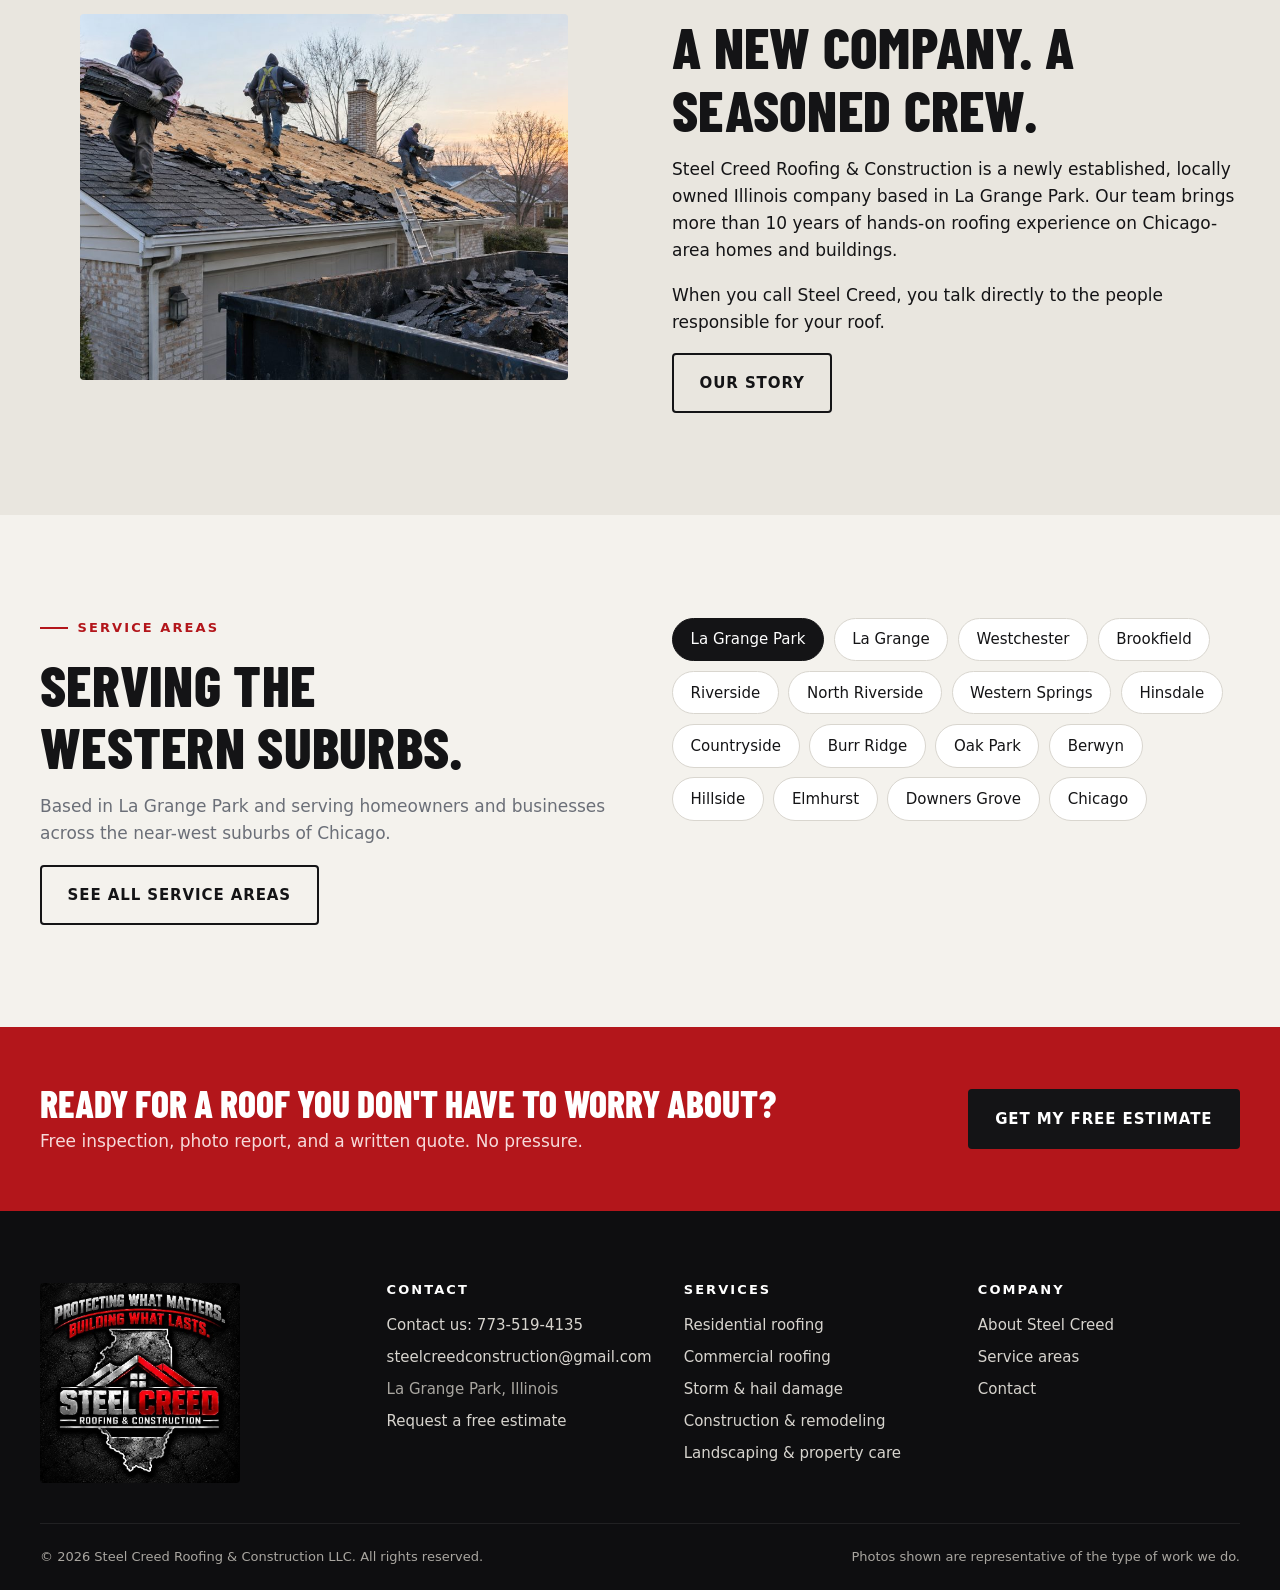
==== commit 8b807963: "Replace Jake's name with Contact us" ====
--- a/index.html
+++ b/index.html
@@ -190,7 +190,7 @@
     <div>
       <h3>Contact</h3>
       <ul>
-        <li><a href="tel:+17735194135">Call Jake: 773-519-4135</a></li>
+        <li><a href="tel:+17735194135">Contact us: 773-519-4135</a></li>
         <li><a href="mailto:steelcreedconstruction@gmail.com">steelcreedconstruction@gmail.com</a></li>
         <li>La Grange Park, Illinois</li>
         <li><a href="contact.html">Request a free estimate</a></li>
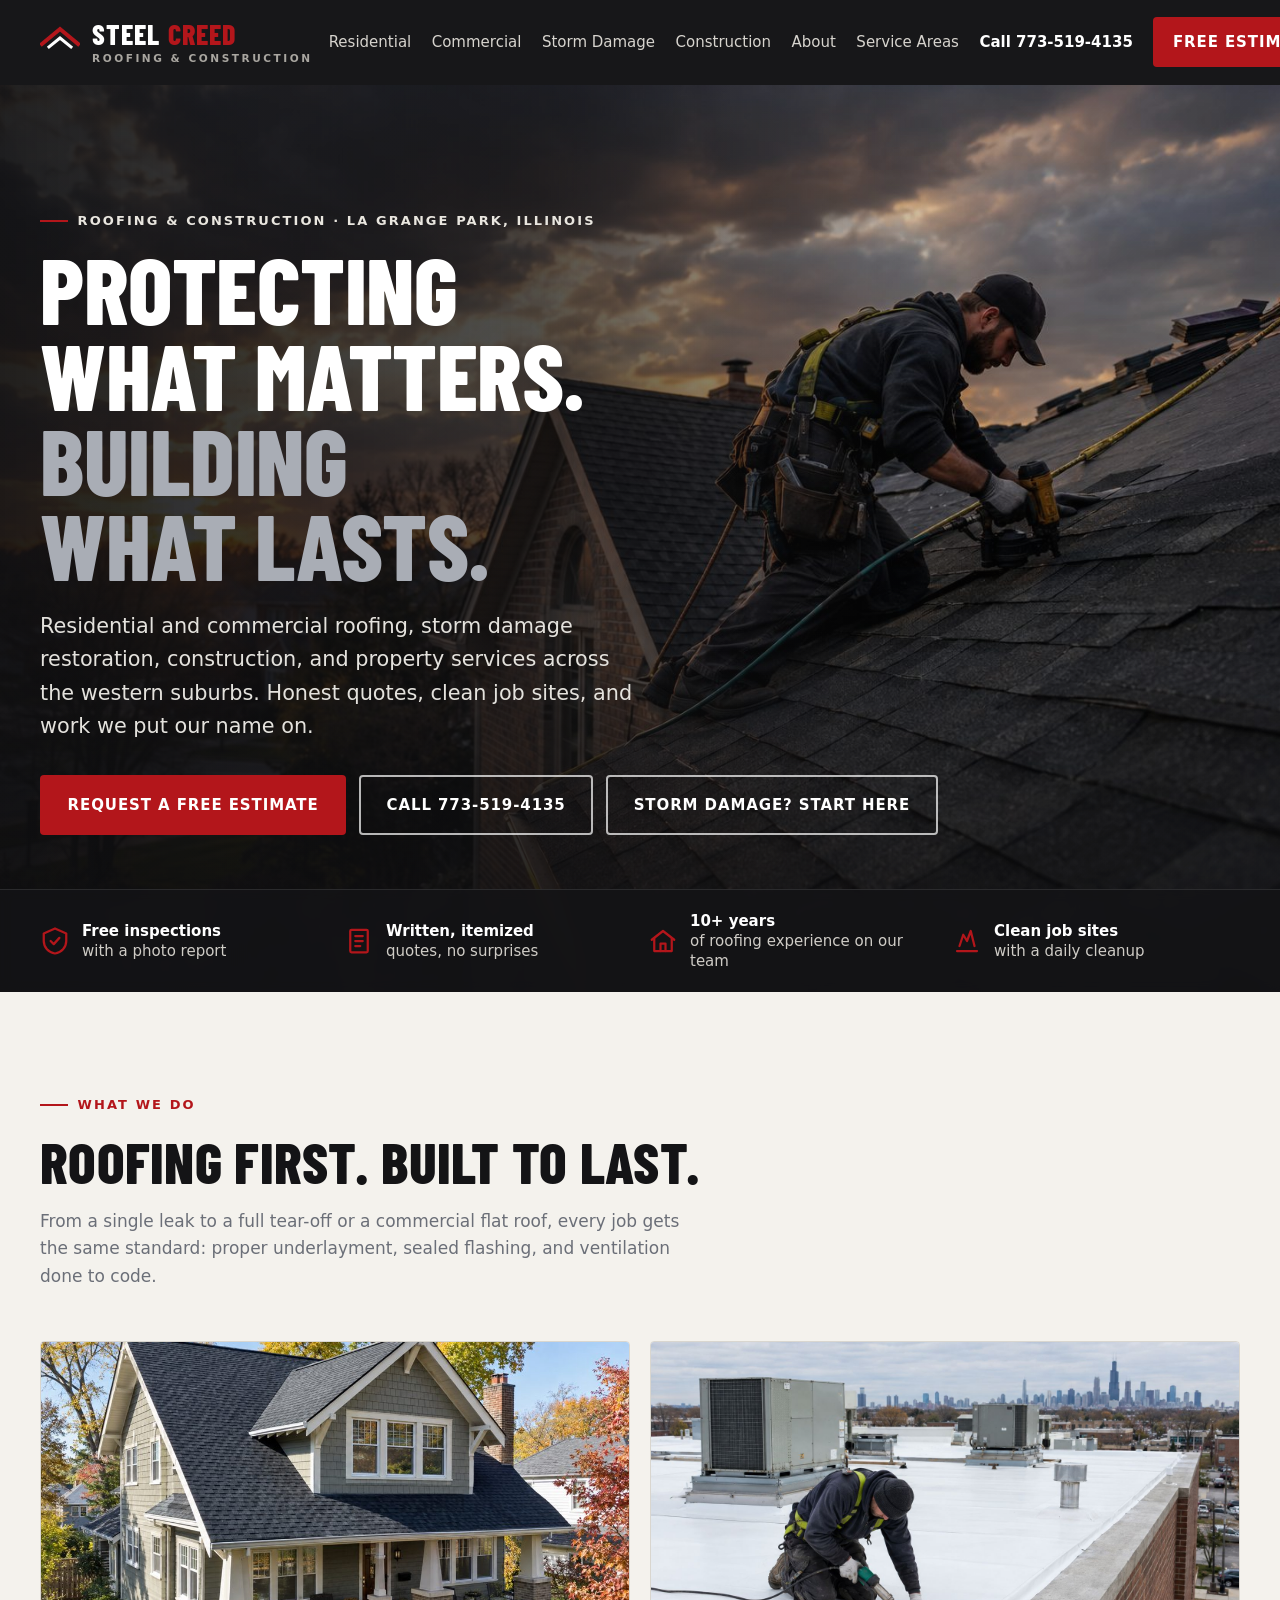
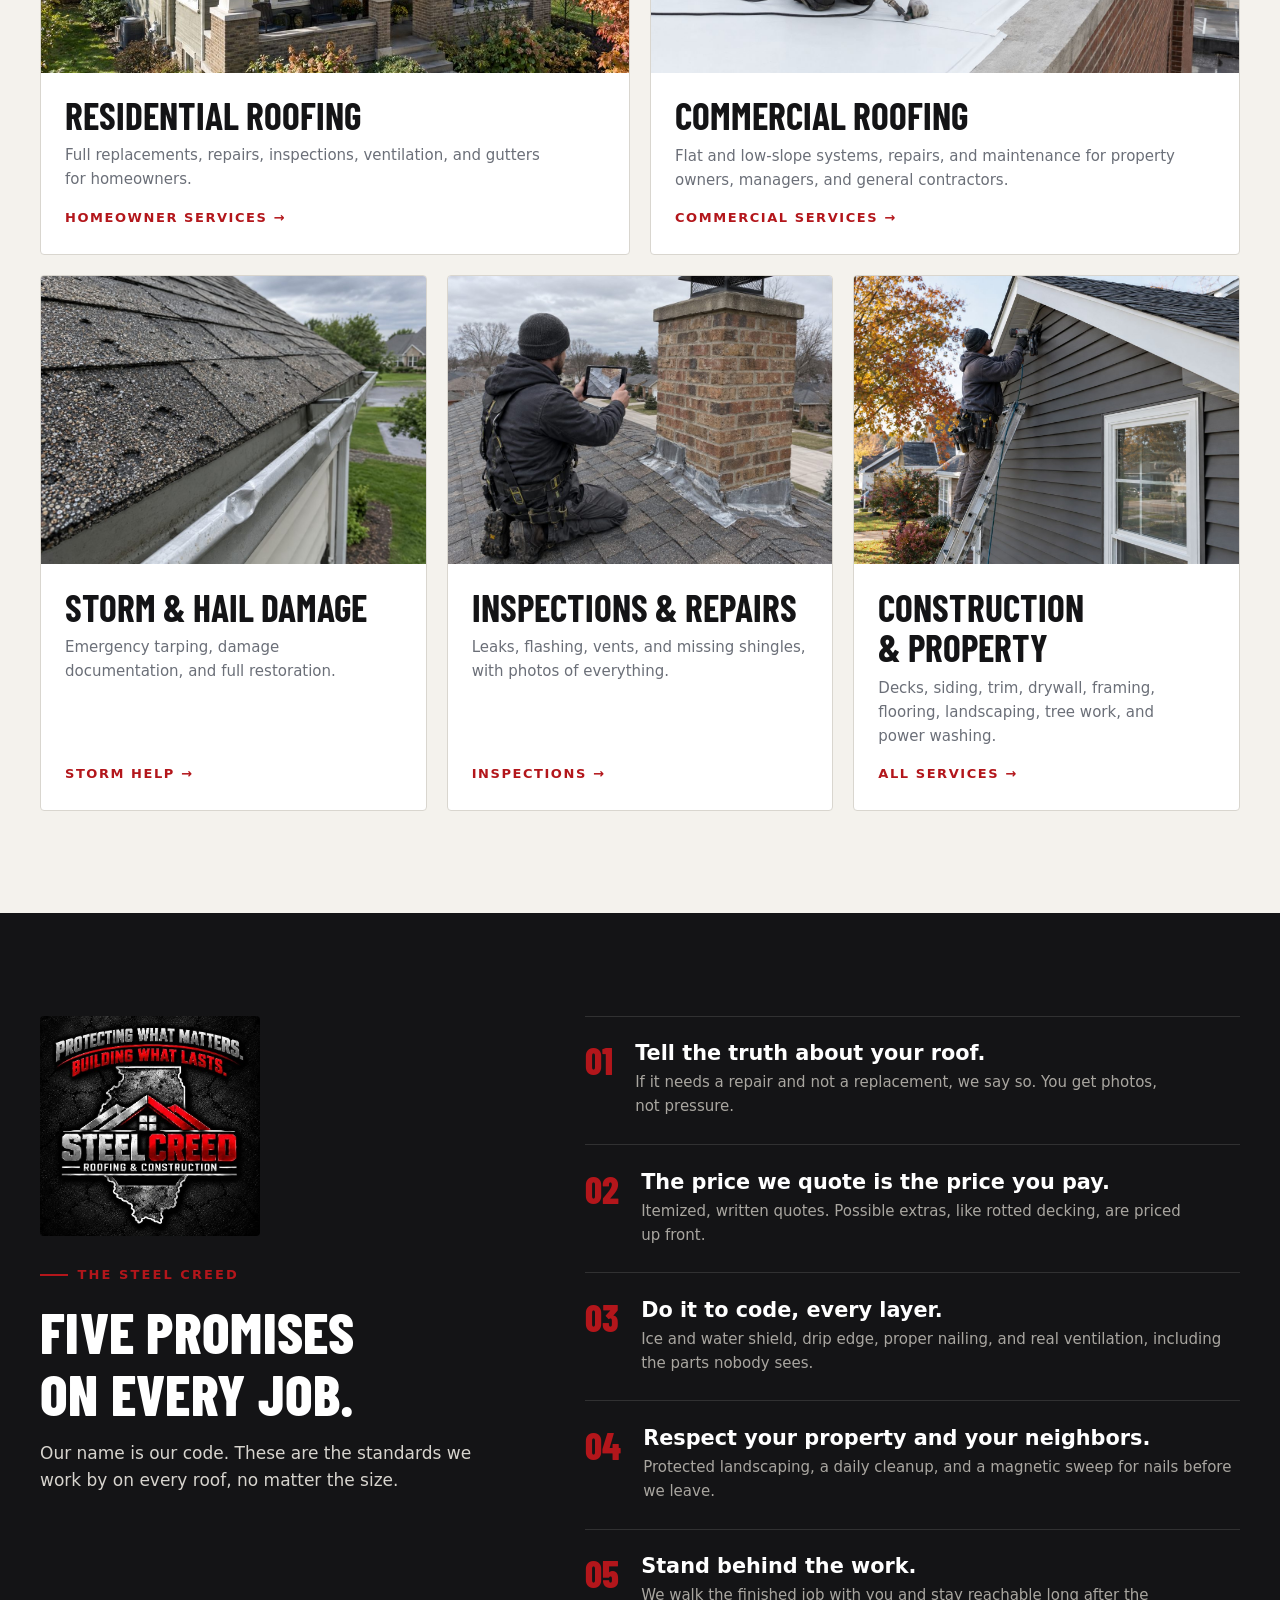
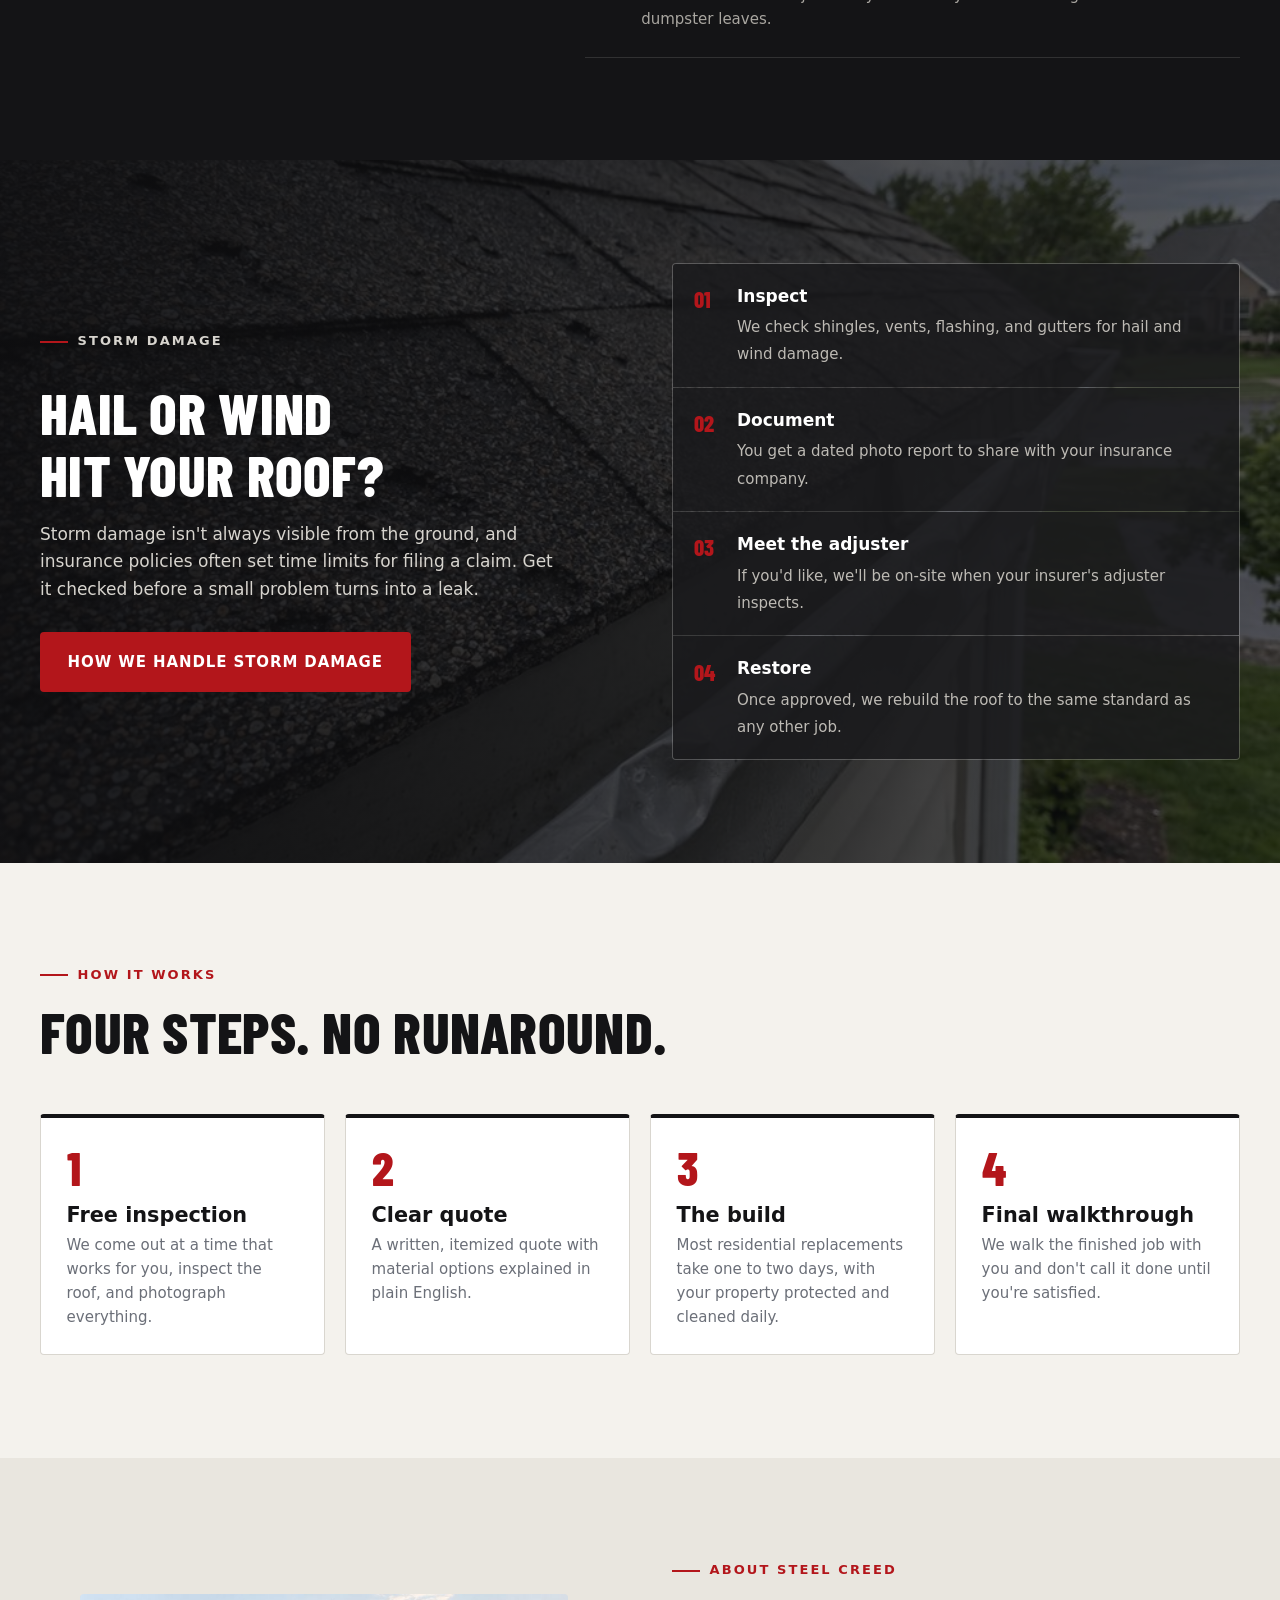
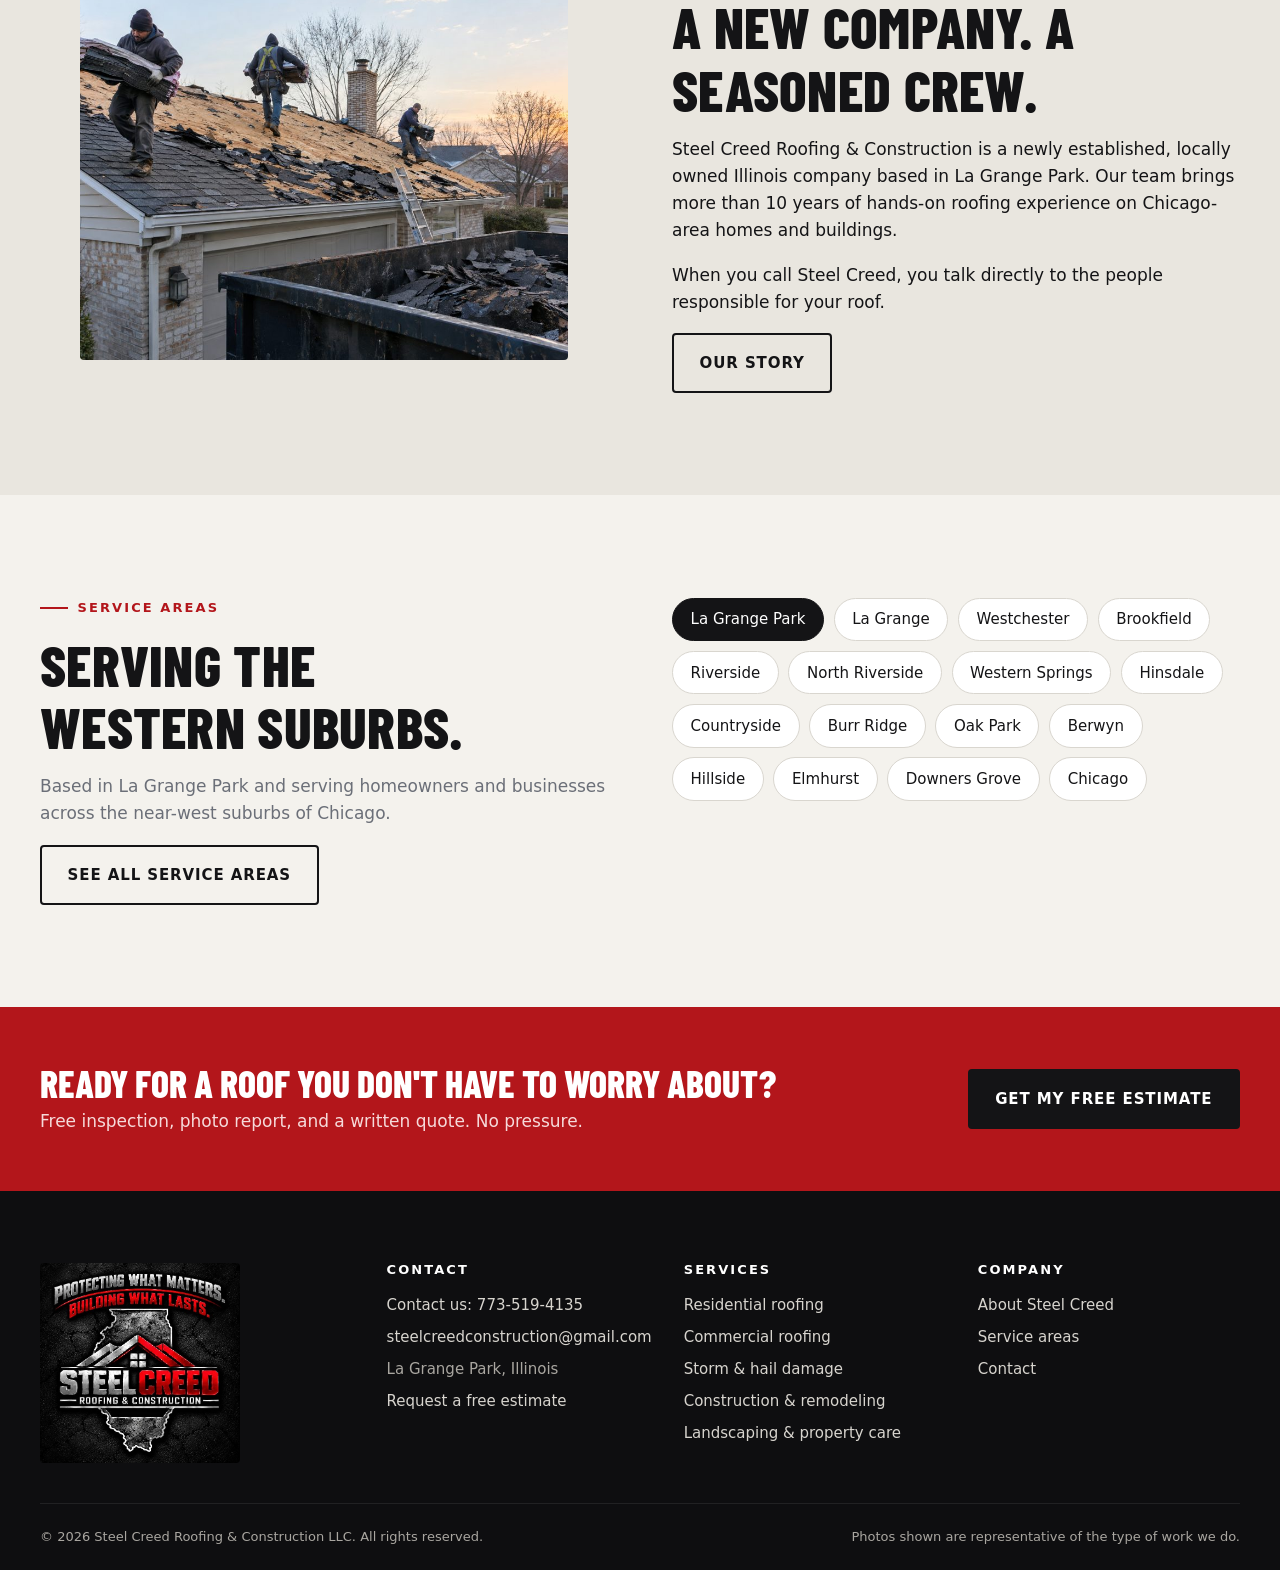
==== commit e4bc91f6: "Clean text wordmark in header" ====
--- a/index.html
+++ b/index.html
@@ -24,7 +24,8 @@
 <header class="header">
   <div class="container header__inner">
     <a href="index.html" class="brand" aria-label="Steel Creed Roofing & Construction home">
-      <img src="assets/steel-creed-logo-final.jpg" alt="Steel Creed Roofing & Construction logo" width="627" height="627">
+      <svg class="brand__mark" viewBox="0 0 40 32" aria-hidden="true"><path d="M2 18 20 3l18 15" fill="none" stroke="currentColor" stroke-width="4" stroke-linecap="square"/><path d="M9 21 20 12l11 9" fill="none" stroke="#fff" stroke-width="3" stroke-linecap="square"/></svg>
+      <span class="brand__text"><span class="brand__name">Steel <b>Creed</b></span><span class="brand__sub">Roofing &amp; Construction</span></span>
     </a>
     <nav class="nav" aria-label="Main">
       <button class="nav__toggle" aria-expanded="false" aria-controls="nav-list" aria-label="Open menu"><span></span><span></span><span></span></button>
--- a/styles.css
+++ b/styles.css
@@ -55,8 +55,8 @@
 /* Header */
 .header{position:sticky;top:0;z-index:50;background:rgba(14,14,16,.96);backdrop-filter:blur(10px);border-bottom:1px solid transparent;transition:box-shadow .3s var(--ease),border-color .3s}
 .header.is-scrolled{border-color:rgba(255,255,255,.08);box-shadow:0 6px 24px rgba(0,0,0,.35)}
-.header__inner{display:flex;align-items:center;justify-content:space-between;height:104px;gap:1rem}
-.brand img{height:92px;width:auto;border-radius:3px}
+.header__inner{display:flex;align-items:center;justify-content:space-between;height:84px;gap:1rem}
+.brand{display:flex;align-items:center;gap:.75rem;text-decoration:none;color:#fff}.brand__mark{width:40px;height:32px;color:var(--red);flex:none}.brand__text{display:flex;flex-direction:column;line-height:1}.brand__name{font-family:var(--font-display);font-weight:800;font-size:1.75rem;text-transform:uppercase;letter-spacing:.04em}.brand__name b{color:var(--red);font-weight:800}.brand__sub{font-size:.66rem;font-weight:700;letter-spacing:.24em;text-transform:uppercase;color:#a9a6a0;margin-top:.3rem;white-space:nowrap}
 .nav__list{display:flex;align-items:center;gap:clamp(.8rem,1.6vw,1.6rem)}
 .nav__list a:not(.btn){font-size:var(--text-sm);font-weight:500;text-decoration:none;color:#d7d4ce;position:relative;padding:.4rem 0}
 .nav__list a:not(.btn)::after{content:"";position:absolute;left:0;right:0;bottom:0;height:2px;background:var(--red);transform:scaleX(0);transform-origin:left;transition:transform .3s var(--ease)}
@@ -64,9 +64,9 @@
 .nav__list a[aria-current="page"],.nav__list a:not(.btn):hover{color:#fff}.nav__list a[aria-current="page"]{font-weight:700}
 .nav__toggle{display:none;background:none;border:0;width:44px;height:44px;cursor:pointer;padding:10px}
 .nav__toggle span{display:block;height:2px;background:#fff;margin:6px 0;transition:transform .3s var(--ease),opacity .2s}
-@media (max-width:1060px){
+@media (max-width:1220px){
   .nav__toggle{display:block}
-  .nav__list{position:fixed;inset:104px 0 auto 0;flex-direction:column;align-items:stretch;gap:0;background:#0e0e10;border-bottom:1px solid rgba(255,255,255,.1);padding:.5rem 1.25rem 1.25rem;transform:translateY(-8px);opacity:0;visibility:hidden;transition:opacity .25s,transform .25s var(--ease),visibility .25s;max-height:calc(100vh - 104px);overflow:auto}
+  .nav__list{position:fixed;inset:84px 0 auto 0;flex-direction:column;align-items:stretch;gap:0;background:#0e0e10;border-bottom:1px solid rgba(255,255,255,.1);padding:.5rem 1.25rem 1.25rem;transform:translateY(-8px);opacity:0;visibility:hidden;transition:opacity .25s,transform .25s var(--ease),visibility .25s;max-height:calc(100vh - 84px);overflow:auto}
   .nav.is-open .nav__list{opacity:1;visibility:visible;transform:none}
   .nav__list li{border-bottom:1px solid rgba(255,255,255,.1)}
   .nav__list li:last-child{border:0;padding-top:1rem}
@@ -77,7 +77,7 @@
   .nav.is-open .nav__toggle span:nth-child(2){opacity:0}
   .nav.is-open .nav__toggle span:nth-child(3){transform:translateY(-8px) rotate(-45deg)}
 }
-@media (max-width:520px){.header__inner{height:84px}.brand img{height:74px}.nav__list{inset:84px 0 auto 0;max-height:calc(100vh - 84px)}}
+@media (max-width:520px){.header__inner{height:72px}.brand__name{font-size:1.45rem}.brand__sub{font-size:.58rem;letter-spacing:.2em}.brand__mark{width:32px;height:26px}.nav__list{inset:72px 0 auto 0;max-height:calc(100vh - 72px)}}
 
 /* Hero */
 .hero{position:relative;color:#fff;min-height:min(88vh,860px);display:flex;flex-direction:column;justify-content:flex-end;overflow:hidden;background:var(--ink)}
@@ -255,3 +255,4 @@
 .section--dark .checklist li{color:#e0ddd7}
 .estimate .h2{color:#fff}
 .nav__list a.nav__phone{color:#fff;font-weight:700;white-space:nowrap}
+.nav__list a{white-space:nowrap}
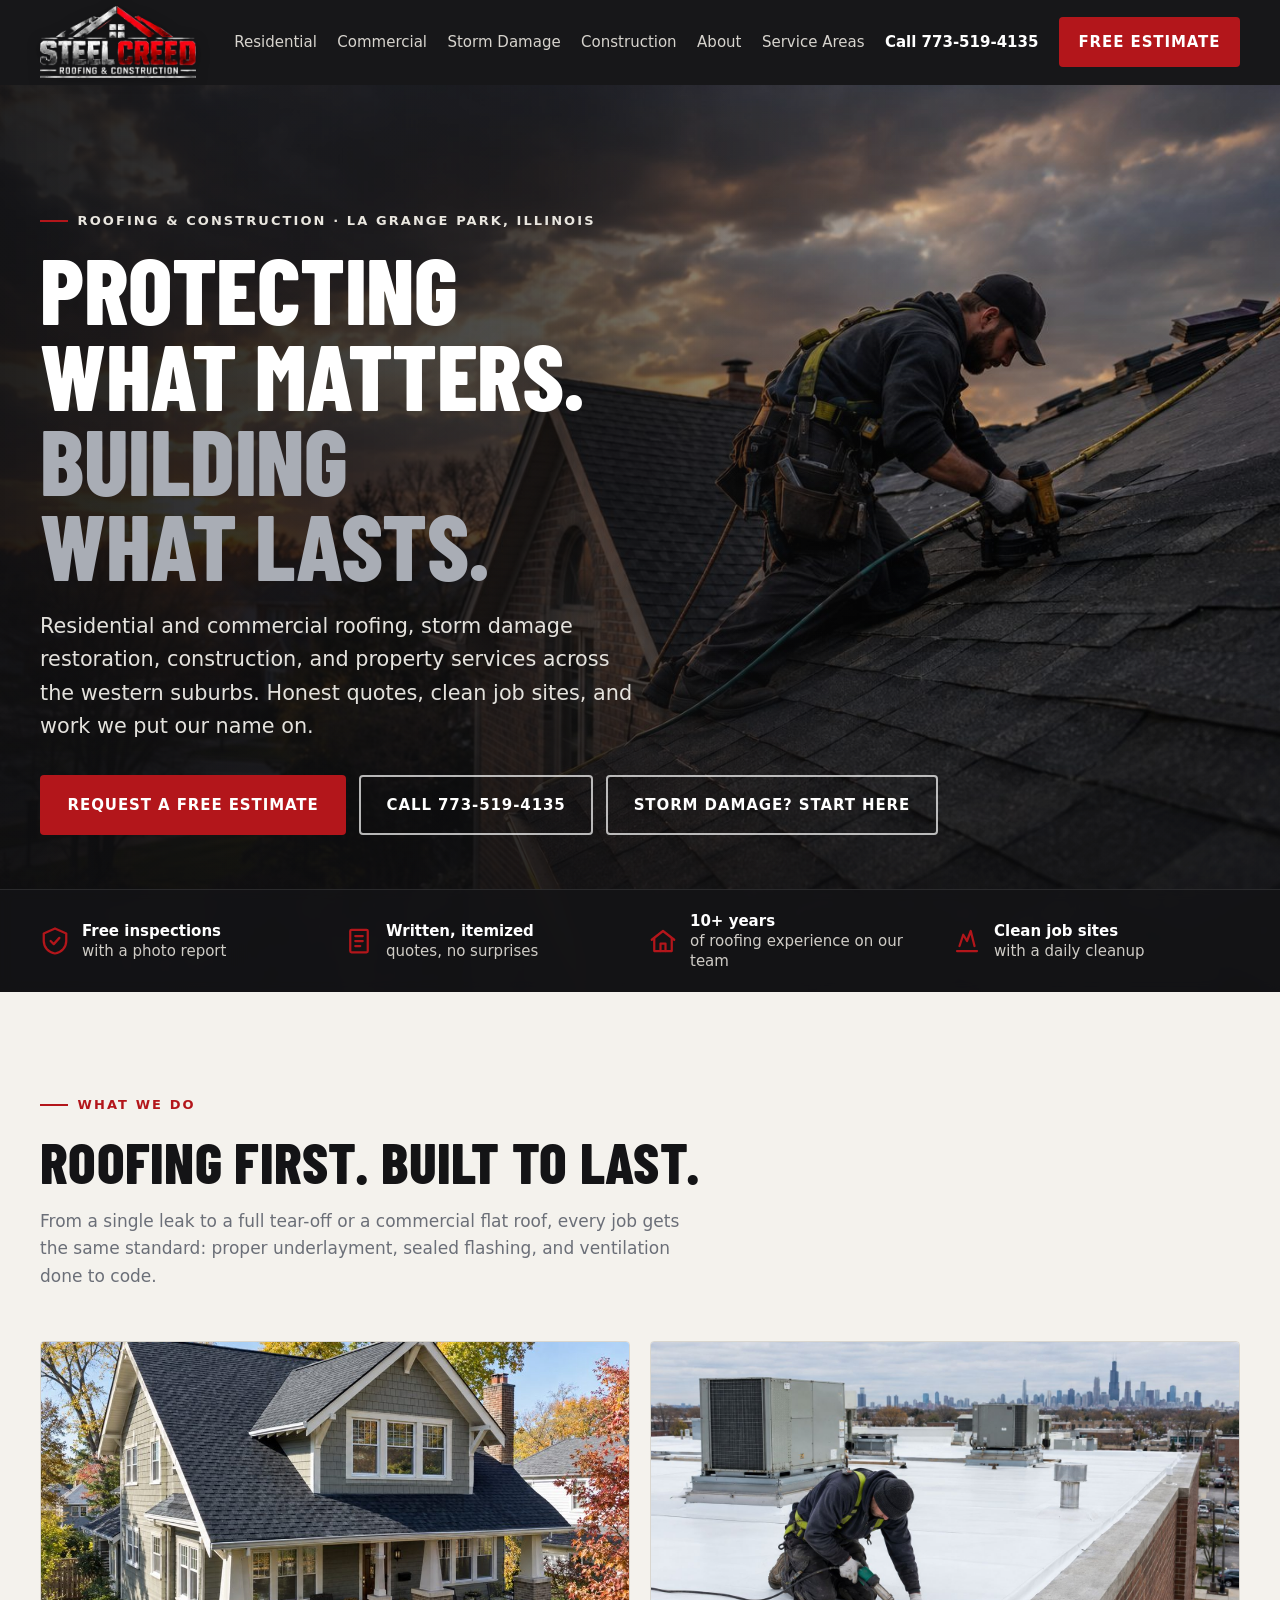
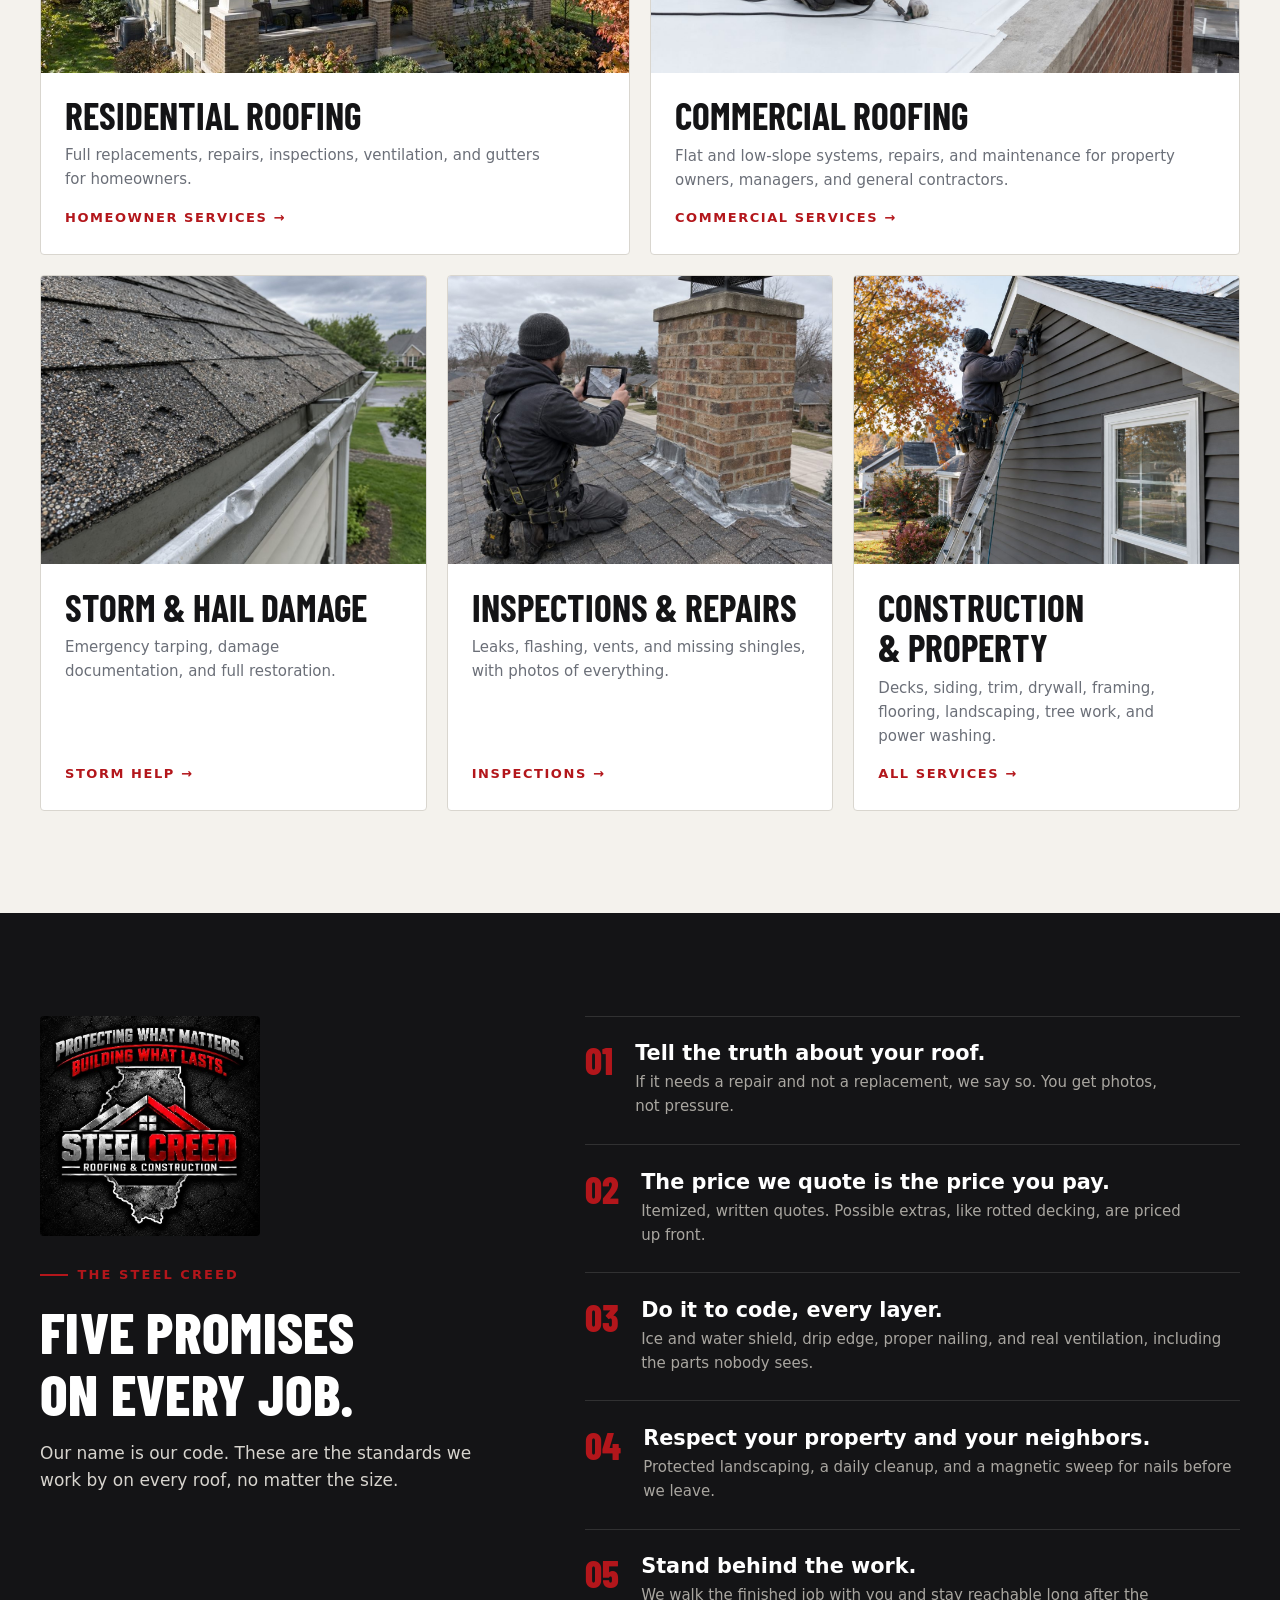
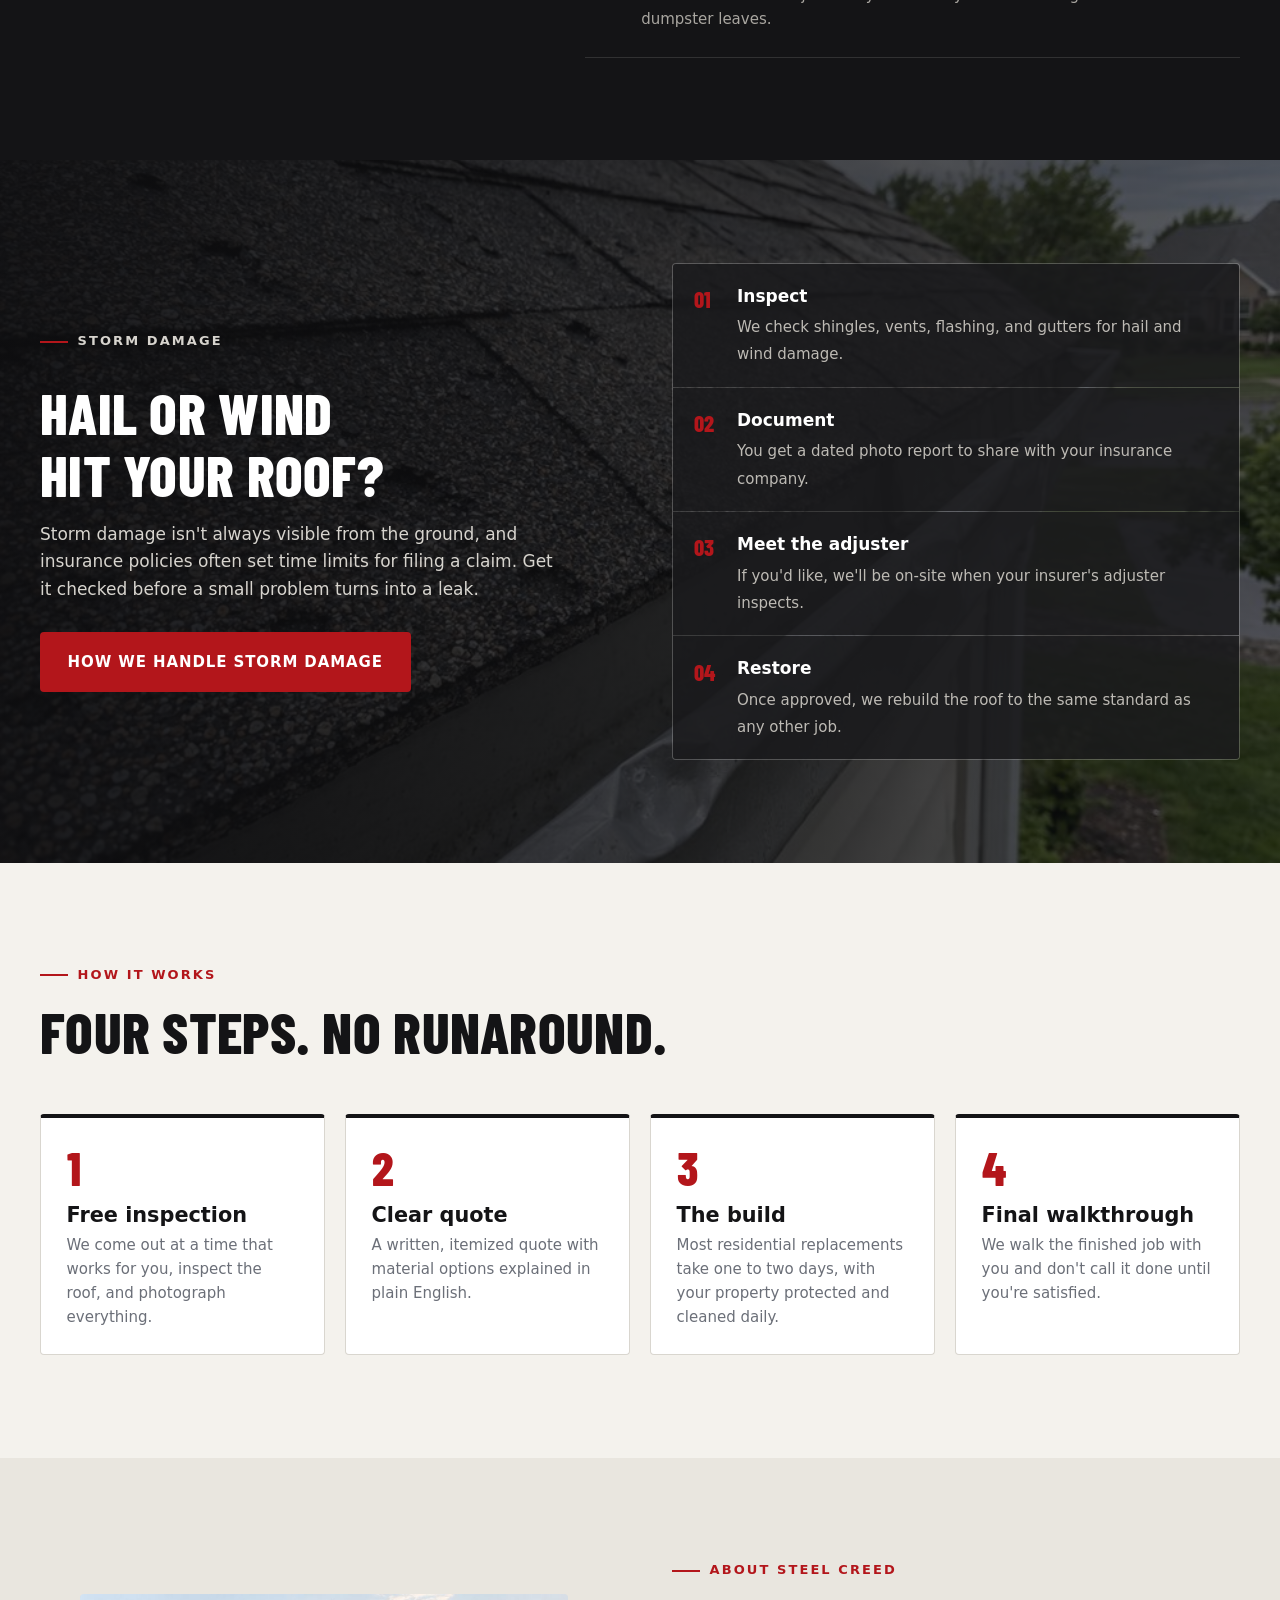
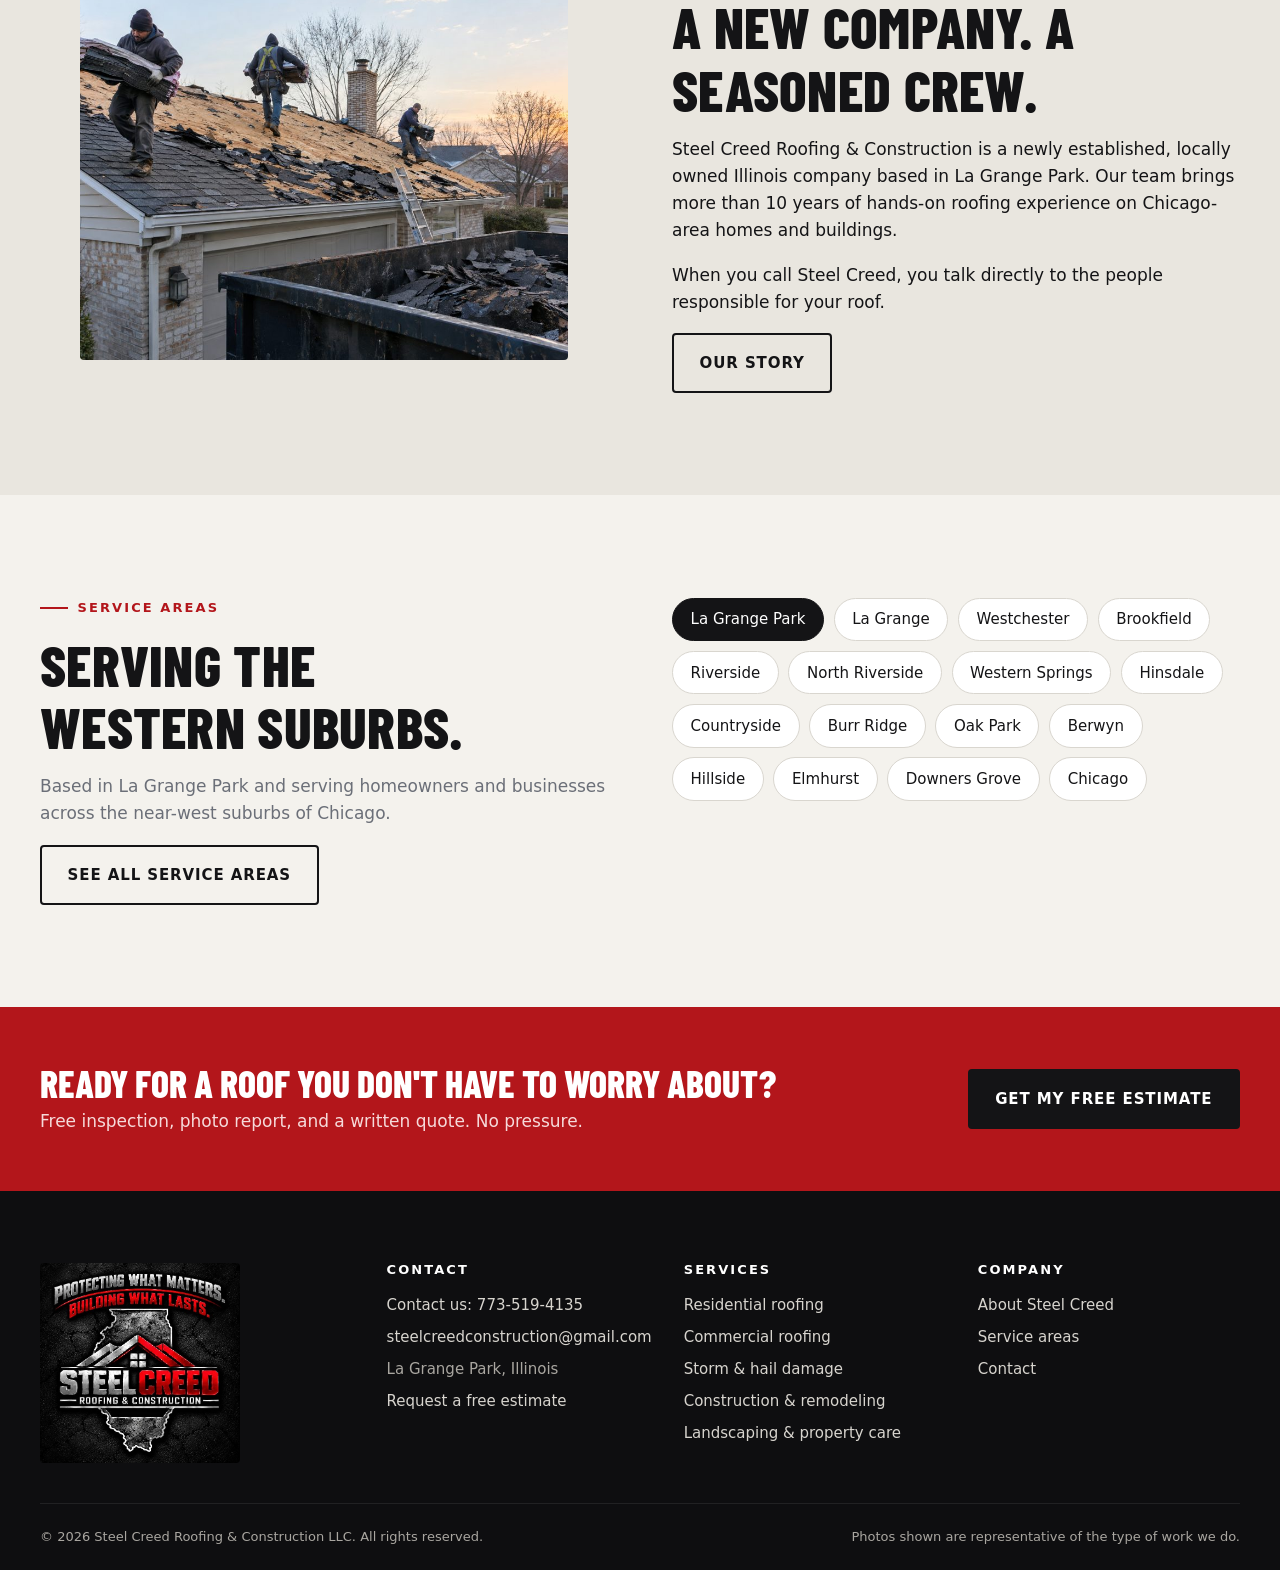
==== commit d1e45ca3: "Blended cut-out logo in header" ====
--- a/index.html
+++ b/index.html
@@ -24,8 +24,7 @@
 <header class="header">
   <div class="container header__inner">
     <a href="index.html" class="brand" aria-label="Steel Creed Roofing & Construction home">
-      <svg class="brand__mark" viewBox="0 0 40 32" aria-hidden="true"><path d="M2 18 20 3l18 15" fill="none" stroke="currentColor" stroke-width="4" stroke-linecap="square"/><path d="M9 21 20 12l11 9" fill="none" stroke="#fff" stroke-width="3" stroke-linecap="square"/></svg>
-      <span class="brand__text"><span class="brand__name">Steel <b>Creed</b></span><span class="brand__sub">Roofing &amp; Construction</span></span>
+      <img class="brand__logo" src="assets/logo-header.png" alt="Steel Creed Roofing &amp; Construction" width="364" height="168">
     </a>
     <nav class="nav" aria-label="Main">
       <button class="nav__toggle" aria-expanded="false" aria-controls="nav-list" aria-label="Open menu"><span></span><span></span><span></span></button>
--- a/styles.css
+++ b/styles.css
@@ -56,7 +56,7 @@
 .header{position:sticky;top:0;z-index:50;background:rgba(14,14,16,.96);backdrop-filter:blur(10px);border-bottom:1px solid transparent;transition:box-shadow .3s var(--ease),border-color .3s}
 .header.is-scrolled{border-color:rgba(255,255,255,.08);box-shadow:0 6px 24px rgba(0,0,0,.35)}
 .header__inner{display:flex;align-items:center;justify-content:space-between;height:84px;gap:1rem}
-.brand{display:flex;align-items:center;gap:.75rem;text-decoration:none;color:#fff}.brand__mark{width:40px;height:32px;color:var(--red);flex:none}.brand__text{display:flex;flex-direction:column;line-height:1}.brand__name{font-family:var(--font-display);font-weight:800;font-size:1.75rem;text-transform:uppercase;letter-spacing:.04em}.brand__name b{color:var(--red);font-weight:800}.brand__sub{font-size:.66rem;font-weight:700;letter-spacing:.24em;text-transform:uppercase;color:#a9a6a0;margin-top:.3rem;white-space:nowrap}
+.brand{display:flex;align-items:center;gap:.75rem;text-decoration:none;color:#fff}.brand__logo{height:72px;width:auto;display:block;filter:drop-shadow(0 2px 6px rgba(0,0,0,.55))}.brand__mark{width:40px;height:32px;color:var(--red);flex:none}.brand__text{display:flex;flex-direction:column;line-height:1}.brand__name{font-family:var(--font-display);font-weight:800;font-size:1.75rem;text-transform:uppercase;letter-spacing:.04em}.brand__name b{color:var(--red);font-weight:800}.brand__sub{font-size:.66rem;font-weight:700;letter-spacing:.24em;text-transform:uppercase;color:#a9a6a0;margin-top:.3rem;white-space:nowrap}
 .nav__list{display:flex;align-items:center;gap:clamp(.8rem,1.6vw,1.6rem)}
 .nav__list a:not(.btn){font-size:var(--text-sm);font-weight:500;text-decoration:none;color:#d7d4ce;position:relative;padding:.4rem 0}
 .nav__list a:not(.btn)::after{content:"";position:absolute;left:0;right:0;bottom:0;height:2px;background:var(--red);transform:scaleX(0);transform-origin:left;transition:transform .3s var(--ease)}
@@ -77,7 +77,7 @@
   .nav.is-open .nav__toggle span:nth-child(2){opacity:0}
   .nav.is-open .nav__toggle span:nth-child(3){transform:translateY(-8px) rotate(-45deg)}
 }
-@media (max-width:520px){.header__inner{height:72px}.brand__name{font-size:1.45rem}.brand__sub{font-size:.58rem;letter-spacing:.2em}.brand__mark{width:32px;height:26px}.nav__list{inset:72px 0 auto 0;max-height:calc(100vh - 72px)}}
+@media (max-width:520px){.header__inner{height:72px}.brand__logo{height:54px}.brand__name{font-size:1.45rem}.brand__sub{font-size:.58rem;letter-spacing:.2em}.brand__logo{height:72px;width:auto;display:block;filter:drop-shadow(0 2px 6px rgba(0,0,0,.55))}.brand__mark{width:32px;height:26px}.nav__list{inset:72px 0 auto 0;max-height:calc(100vh - 72px)}}
 
 /* Hero */
 .hero{position:relative;color:#fff;min-height:min(88vh,860px);display:flex;flex-direction:column;justify-content:flex-end;overflow:hidden;background:var(--ink)}
@@ -256,3 +256,18 @@
 .estimate .h2{color:#fff}
 .nav__list a.nav__phone{color:#fff;font-weight:700;white-space:nowrap}
 .nav__list a{white-space:nowrap}
+.pullquote{margin-top:1.6rem;padding-left:1.1rem;border-left:4px solid var(--red);font-family:var(--font-display);font-weight:700;font-size:var(--text-lg,1.35rem);line-height:1.25;text-transform:uppercase;color:var(--ink)}
+.partners{display:grid;grid-template-columns:repeat(2,1fr);gap:1.25rem;margin-top:.5rem}
+.partner{background:rgba(255,255,255,.04);border:1px solid rgba(255,255,255,.1);border-top:3px solid var(--red);border-radius:var(--radius);padding:1.6rem 1.6rem 1.4rem}
+.partner h3{font-family:var(--font-display);font-size:var(--text-xl);text-transform:uppercase;color:#fff;margin:.6rem 0 .4rem}
+.partner p{margin:0;color:#c9c6c0}
+.partners__close{max-width:68ch;margin-top:2rem}
+.partners__close p{color:#d7d4ce}
+.partners__close p:last-child{color:#fff;font-weight:600}
+@media (max-width:760px){.partners{grid-template-columns:1fr}}
+.narrow{max-width:760px}
+.featlist li:last-child:nth-child(odd){grid-column:1/-1}
+.ctaband__kicker{font-size:var(--text-xs);font-weight:700;letter-spacing:.18em;text-transform:uppercase;color:#fff!important;opacity:.85;margin:0 0 .4rem!important}
+.ctaband__actions{display:flex;flex-wrap:wrap;gap:.8rem}
+.btn--outline-light{border-color:rgba(255,255,255,.85);color:#fff}
+.btn--outline-light:hover{background:#fff;color:var(--red)}
